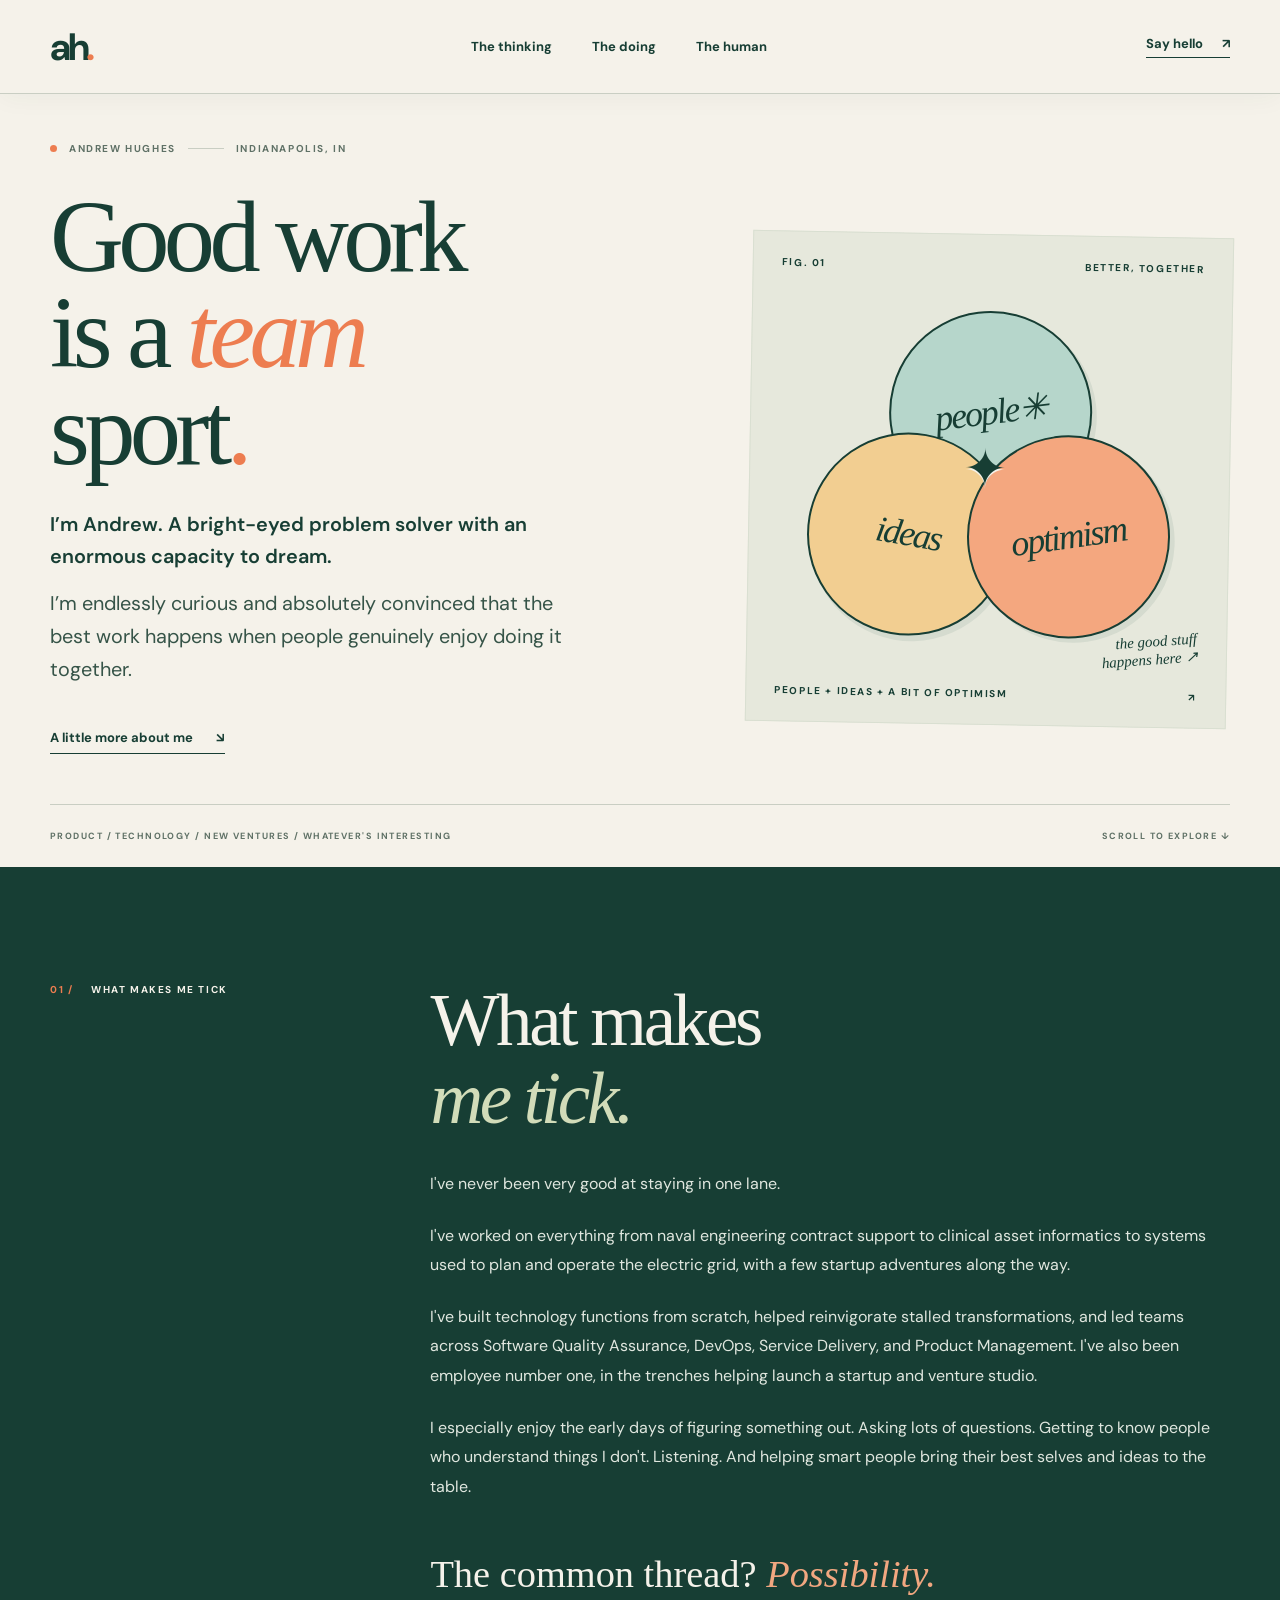
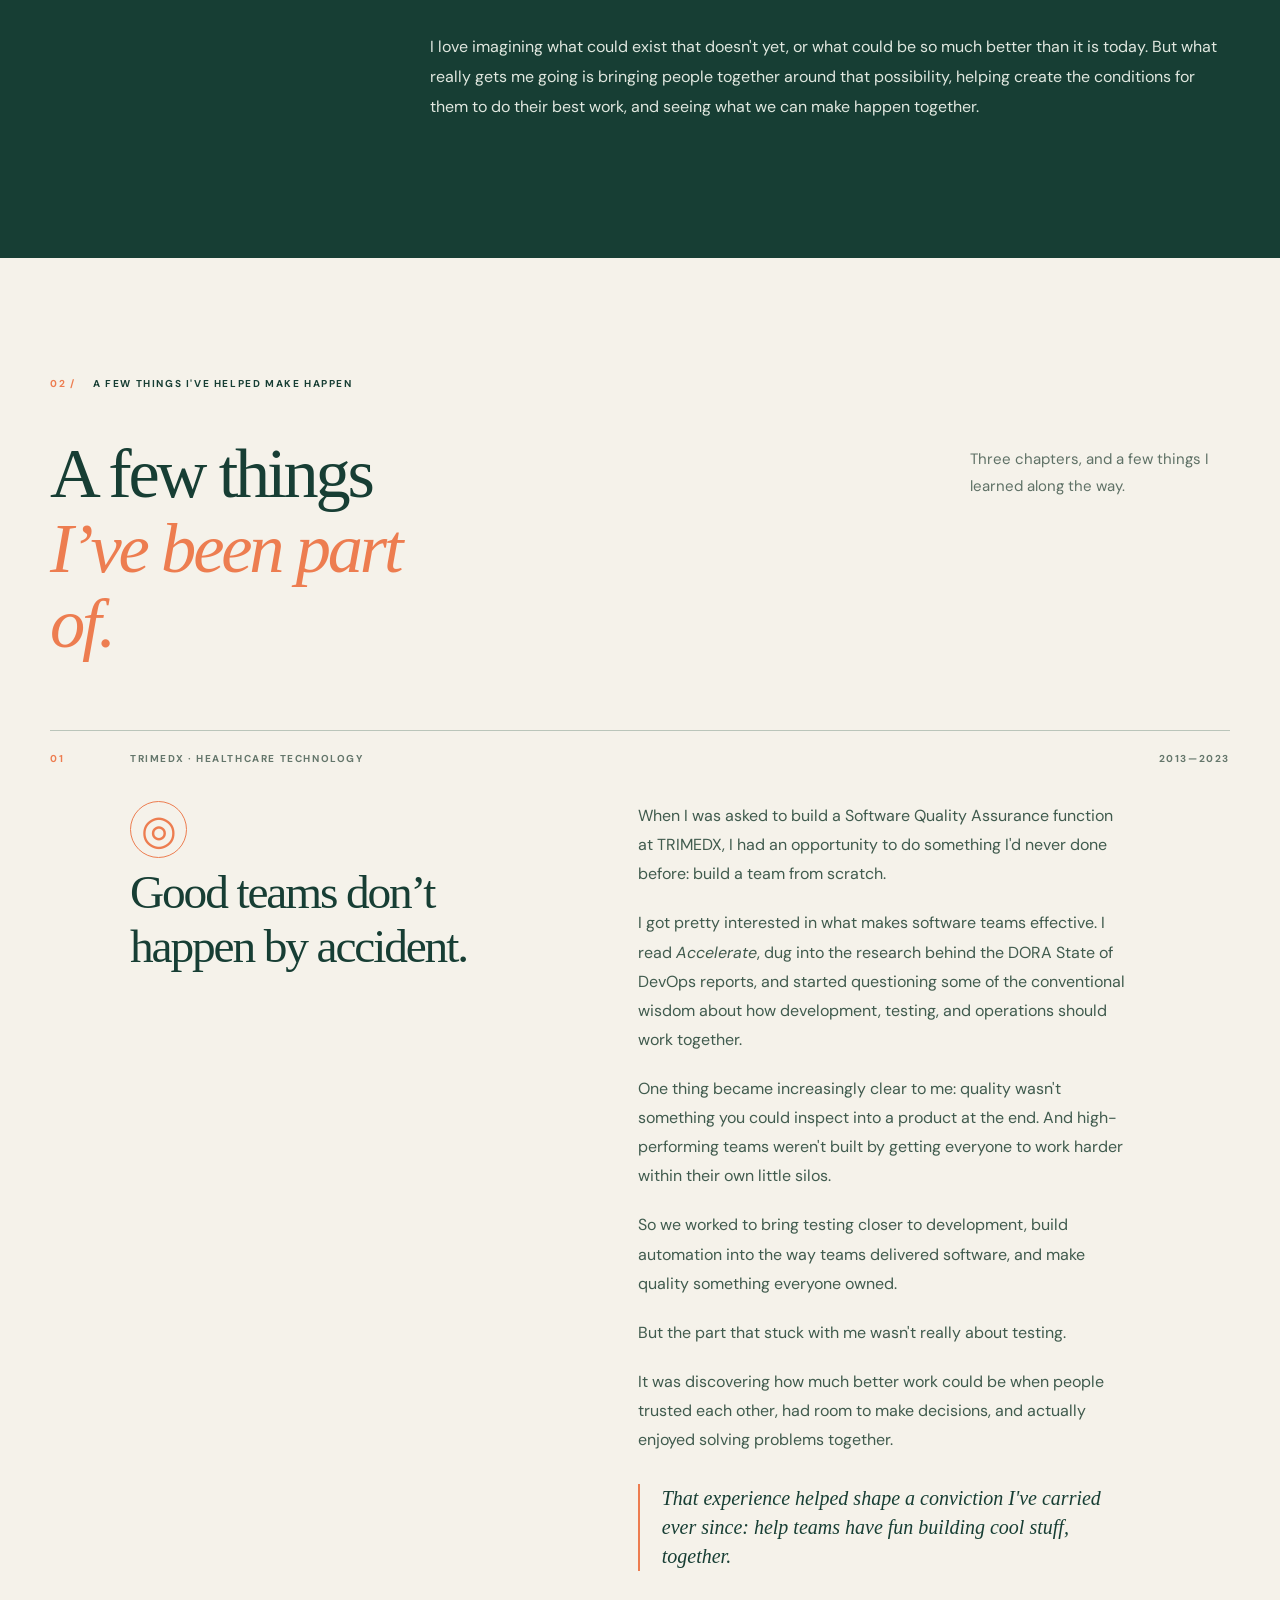
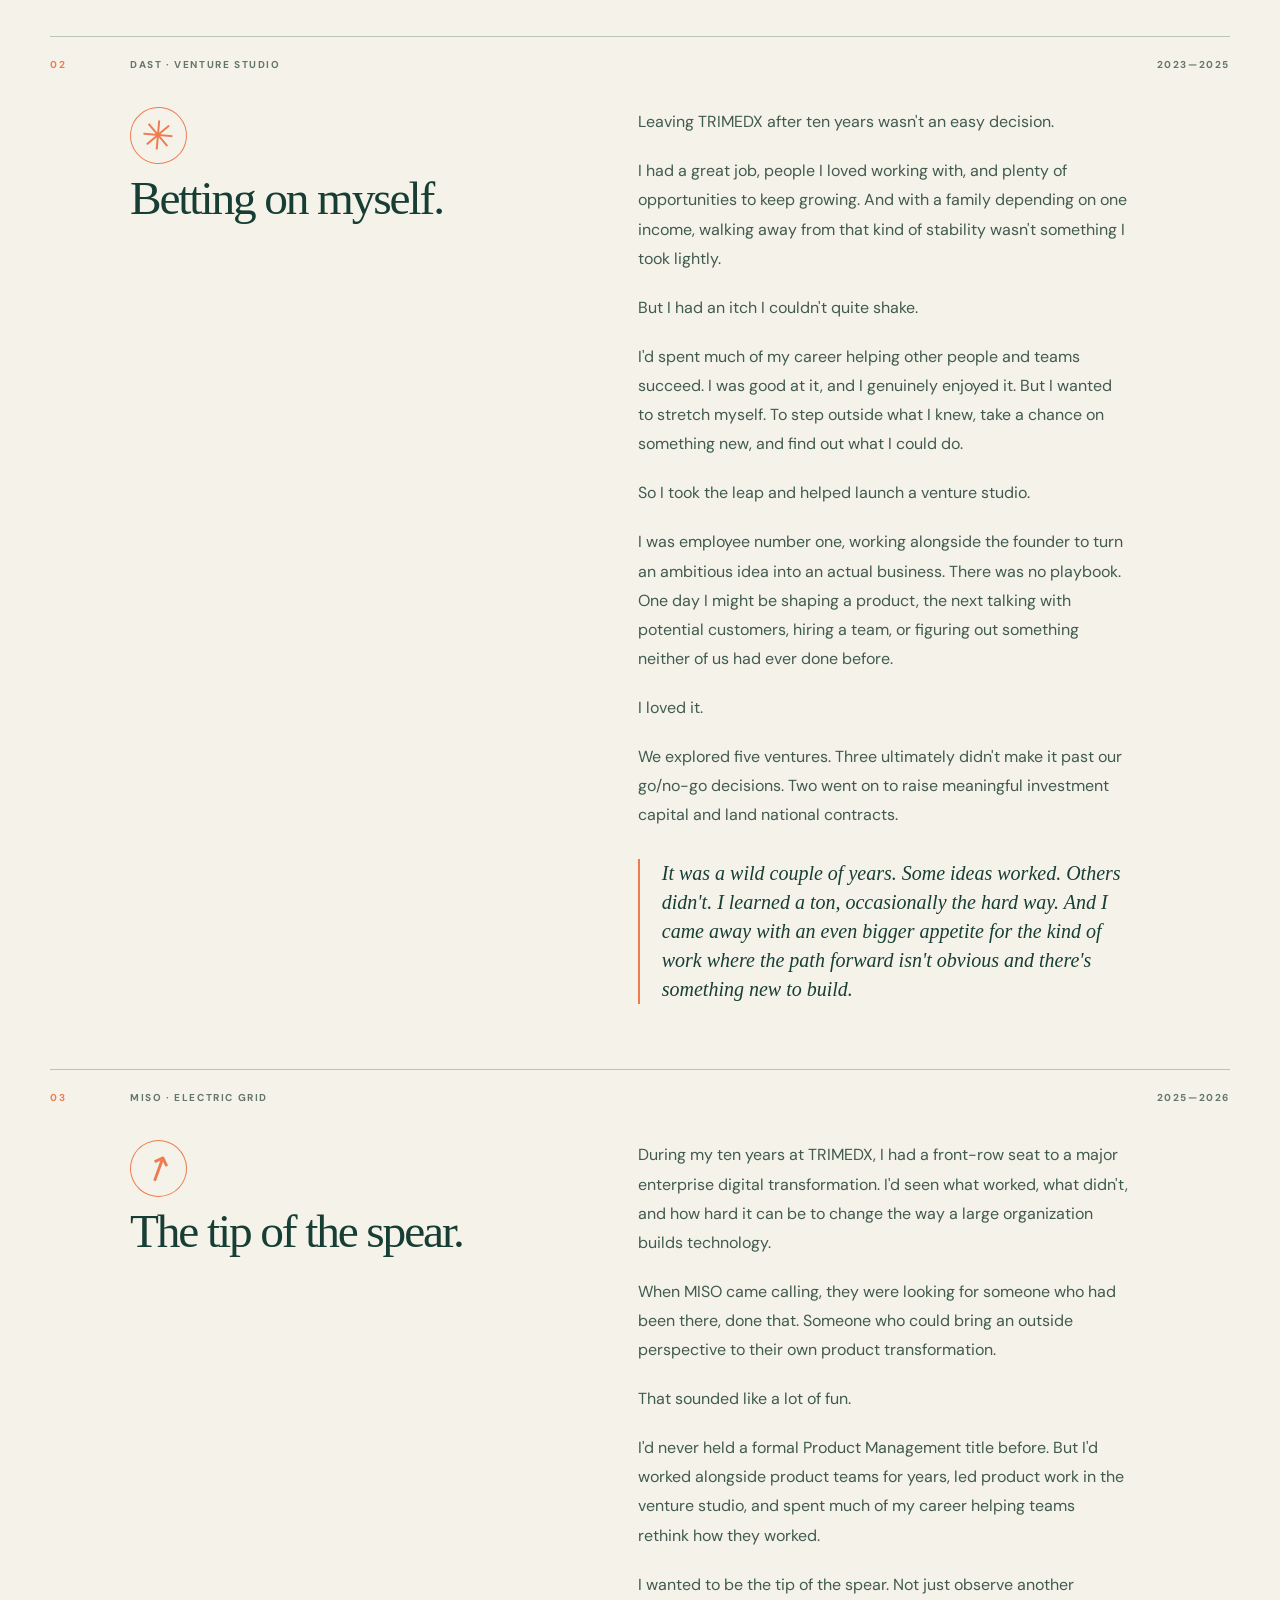
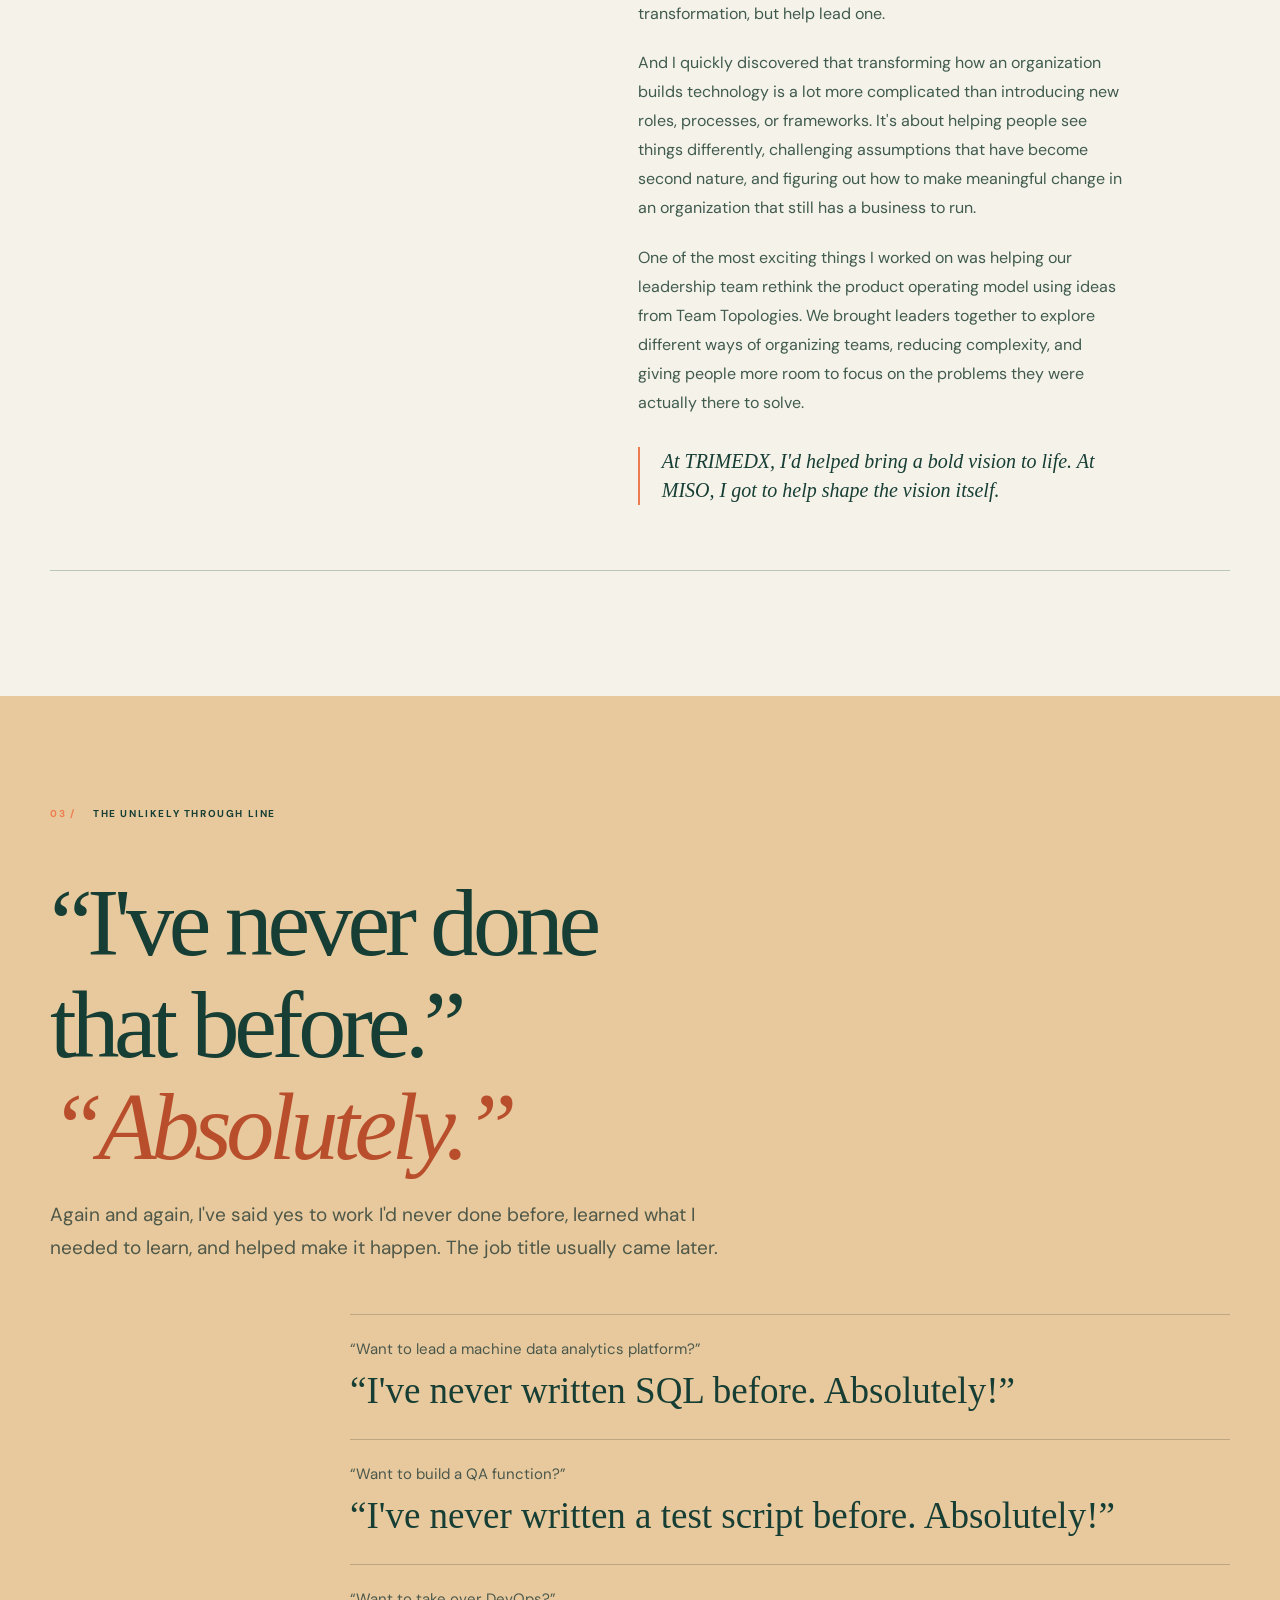
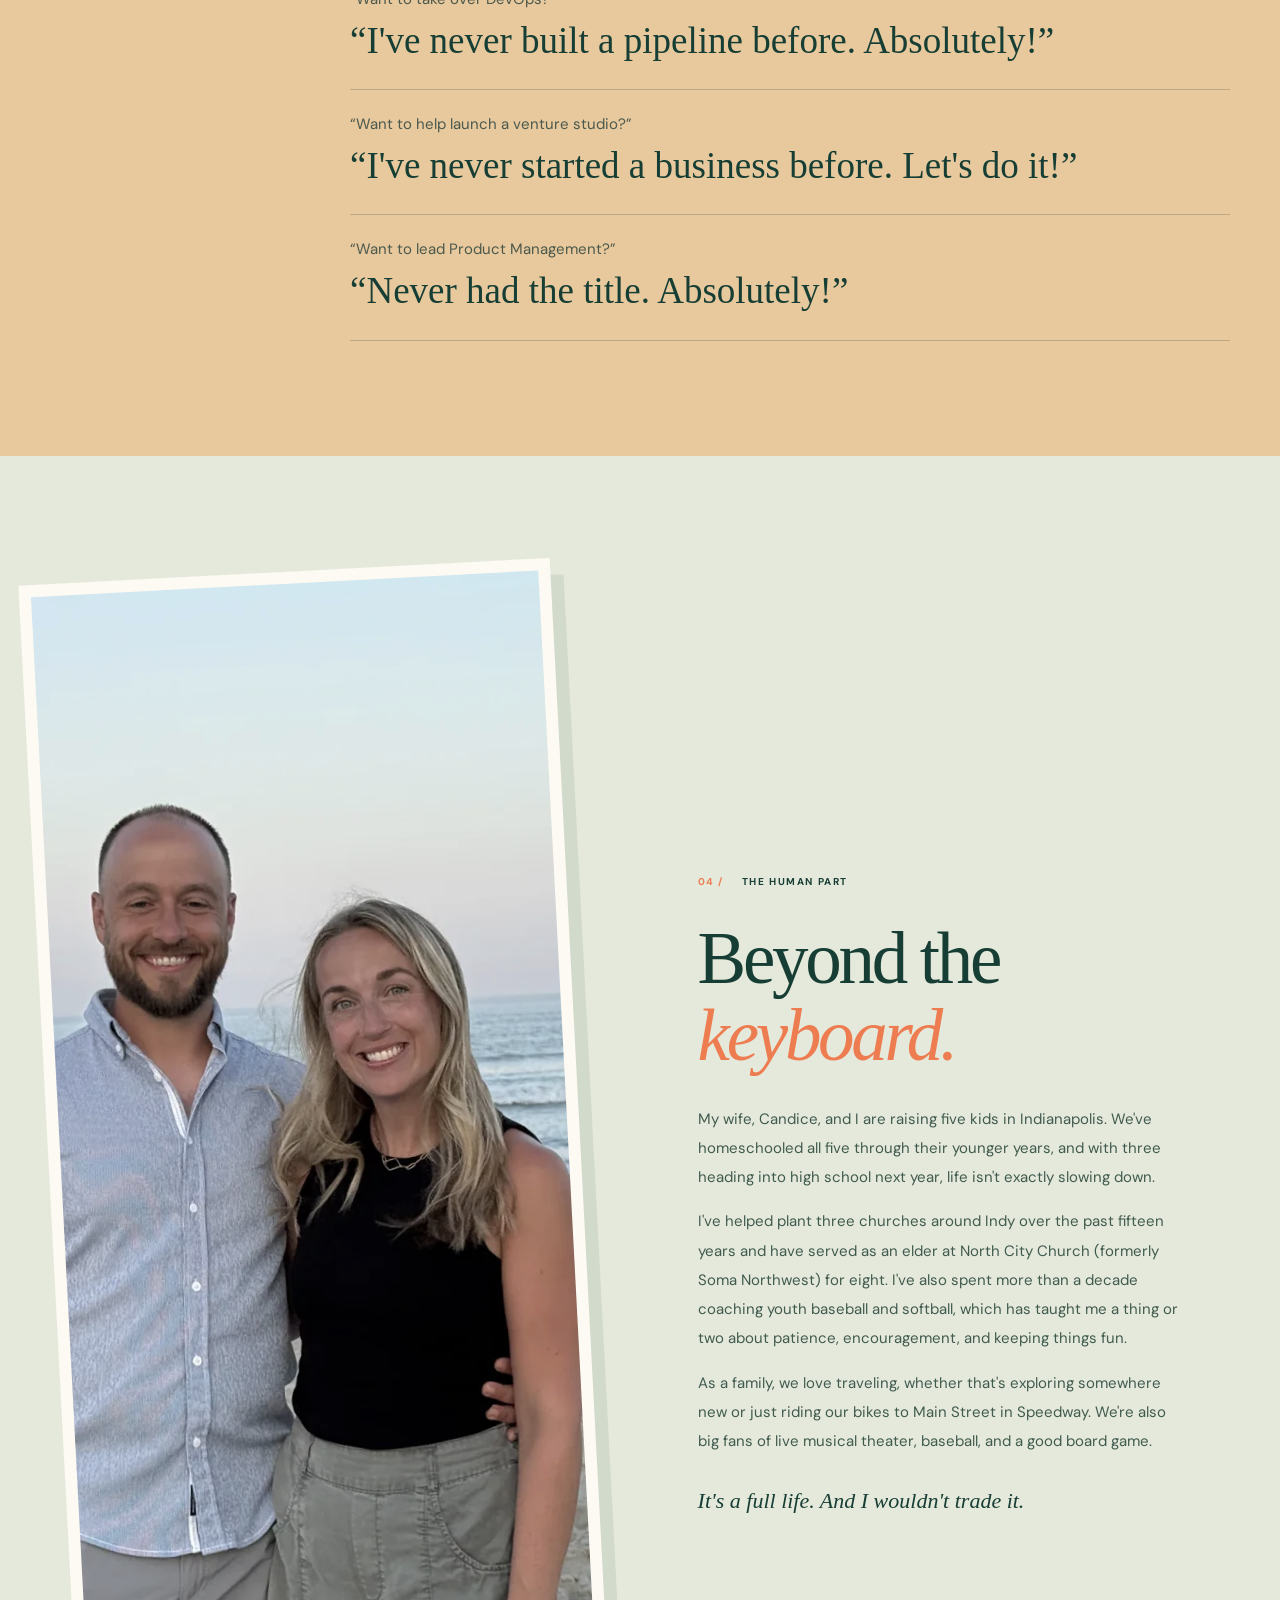
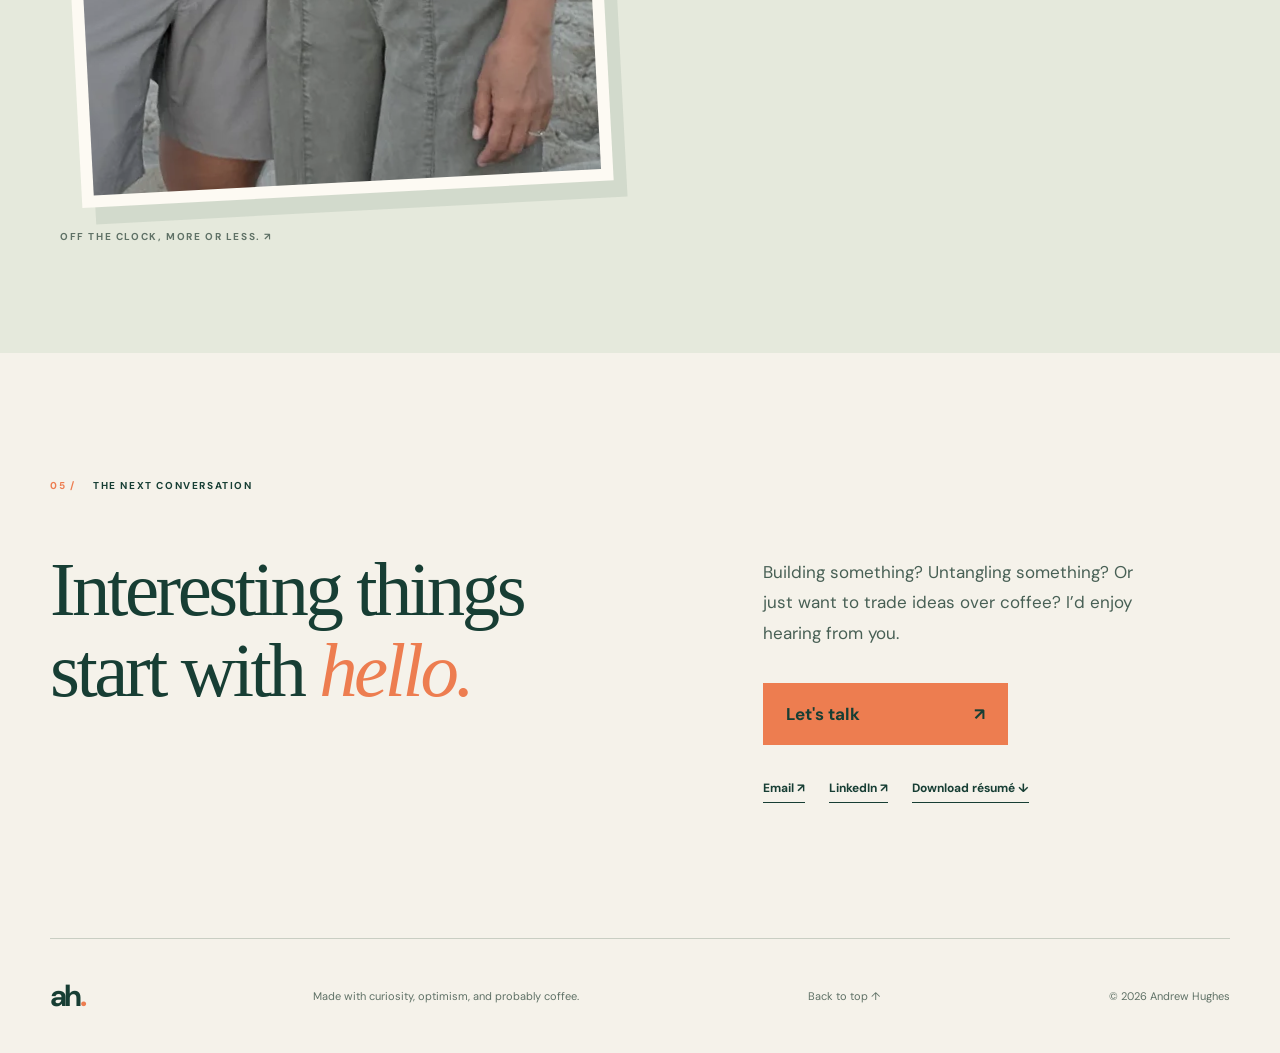
==== index.html @ c7c7379f "Place website files at root for GitHub Pages" ====
<!DOCTYPE html>

<html lang="en">
<head>
<meta charset="utf-8"/>
<meta content="width=device-width, initial-scale=1" name="viewport"/>
<meta content="#f5f2ea" name="theme-color"/>
<meta content="Andrew Hughes brings people together to solve interesting problems across product, technology, and new ventures. And tries to make the work fun along the way." name="description"/>
<meta content="website" property="og:type"/>
<meta content="Andrew Hughes — Good work is a team sport." property="og:title"/>
<meta content="I help teams have fun building cool stuff, together." property="og:description"/>
<meta content="assets/og-card.svg" property="og:image"/>
<title>Andrew Hughes — Good work is a team sport.</title>
<link href="assets/favicon.svg" rel="icon" type="image/svg+xml"/>
<link href="https://fonts.googleapis.com" rel="preconnect"/>
<link crossorigin="" href="https://fonts.gstatic.com" rel="preconnect"/>
<link href="https://fonts.googleapis.com/css2?family=DM+Sans:wght@400;500;600;700&amp;family=Fraunces:opsz,wght,SOFT,WONK@9..144,400,0,1;9..144,500,0,1;9..144,600,0,1&amp;display=swap" rel="stylesheet"/>
<link href="styles.css" rel="stylesheet"/>
<script defer="" src="script.js"></script>
<noscript><style>.yes-item{opacity:1;transform:none}</style></noscript></head>
<body>
<a class="skip" href="#main">Skip to content</a>
<header class="site-header" id="top">
<a aria-label="Andrew Hughes, home" class="wordmark" href="#top">ah<span class="orange-dot">.</span></a>
<nav aria-label="Main navigation" class="nav">
<a href="#about">The thinking</a>
<a href="#stories">The doing</a>
<a href="#human">The human</a>
</nav>
<a class="header-contact" href="mailto:andrewhhughes@gmail.com">Say hello <span aria-hidden="true">↗</span></a>
</header>
<main id="main">
<section aria-labelledby="hero-heading" class="hero section-wrap">
<div class="hero-kicker"><span aria-hidden="true" class="status-dot"></span> ANDREW HUGHES <span class="kicker-rule"></span> INDIANAPOLIS, IN</div>
<div class="hero-grid">
<div class="hero-copy">
<h1 id="hero-heading">Good work<br/>is a <em>team</em><br/>sport<span class="hero-period">.</span></h1>
<div class="hero-intro"><p>I’m Andrew. A bright-eyed problem solver with an enormous capacity to dream.</p><p>I’m endlessly curious and absolutely convinced that the best work happens when people genuinely enjoy doing it together.</p></div>
<a class="text-link hero-link" href="#about">A little more about me <span aria-hidden="true">↘</span></a>
</div>
<aside aria-label="A playful diagram of people, ideas, and optimism coming together" class="hero-art">
<div class="art-topline"><span>FIG. 01</span><span>BETTER, TOGETHER</span></div>
<div aria-label="Three playful overlapping circles labeled People, Ideas, and Optimism, coming together around a small spark" class="idea-art" role="img"><span class="idea-circle people">people<span aria-hidden="true" class="mini-star">✳</span></span><span class="idea-circle ideas">ideas</span><span class="idea-circle optimism">optimism</span><span aria-hidden="true" class="idea-spark">✦</span><span class="idea-note">the good stuff<br/>happens here ↗</span></div>
<div class="art-bottomline"><span>PEOPLE + IDEAS + A BIT OF OPTIMISM</span><span>↗</span></div>
</aside>
</div>
<div class="hero-footer"><span>PRODUCT / TECHNOLOGY / NEW VENTURES / WHATEVER'S INTERESTING</span><span>SCROLL TO EXPLORE ↓</span></div>
</section>
<section aria-labelledby="about-heading" class="manifesto" id="about">
<div class="section-wrap manifesto-inner">
<div class="section-label"><span class="section-number">01 /</span> WHAT MAKES ME TICK</div>
<div class="manifesto-copy"><h2 id="about-heading">What makes<br/><em>me tick.</em></h2><div class="manifesto-prose"><p>I've never been very good at staying in one lane.</p><p>I've worked on everything from naval engineering contract support to clinical asset informatics to systems used to plan and operate the electric grid, with a few startup adventures along the way.</p><p>I've built technology functions from scratch, helped reinvigorate stalled transformations, and led teams across Software Quality Assurance, DevOps, Service Delivery, and Product Management. I've also been employee number one, in the trenches helping launch a startup and venture studio.</p><p>I especially enjoy the early days of figuring something out. Asking lots of questions. Getting to know people who understand things I don't. Listening. And helping smart people bring their best selves and ideas to the table.</p><p class="thread">The common thread? <em>Possibility.</em></p><p>I love imagining what could exist that doesn't yet, or what could be so much better than it is today. But what really gets me going is bringing people together around that possibility, helping create the conditions for them to do their best work, and seeing what we can make happen together.</p></div></div>
</div>
</section>
<section aria-labelledby="stories-heading" class="stories section-wrap" id="stories">
<div class="section-head">
<div class="section-label"><span class="section-number">02 /</span> A FEW THINGS I'VE HELPED MAKE HAPPEN</div>
<h2 id="stories-heading">A few things<br/><em>I’ve been part of.</em></h2>
<p>Three chapters, and a few things I learned along the way.</p>
</div>
<div class="story-list">



<article class="story">
<div class="story-meta"><span class="story-index">01</span><span>TRIMEDX · HEALTHCARE TECHNOLOGY</span><span>2013—2023</span></div>
<div class="story-content"><div><div aria-hidden="true" class="story-symbol hands">◎</div><h3>Good teams don’t happen by accident.</h3></div><div class="story-body"><p>When I was asked to build a Software Quality Assurance function at TRIMEDX, I had an opportunity to do something I'd never done before: build a team from scratch.</p><p>I got pretty interested in what makes software teams effective. I read <em>Accelerate</em>, dug into the research behind the DORA State of DevOps reports, and started questioning some of the conventional wisdom about how development, testing, and operations should work together.</p><p>One thing became increasingly clear to me: quality wasn't something you could inspect into a product at the end. And high-performing teams weren't built by getting everyone to work harder within their own little silos.</p><p>So we worked to bring testing closer to development, build automation into the way teams delivered software, and make quality something everyone owned.</p><p>But the part that stuck with me wasn't really about testing.</p><p>It was discovering how much better work could be when people trusted each other, had room to make decisions, and actually enjoyed solving problems together.</p><p class="story-aside">That experience helped shape a conviction I've carried ever since: help teams have fun building cool stuff, together.</p></div></div>
</article><article class="story">
<div class="story-meta"><span class="story-index">02</span><span>DAST · VENTURE STUDIO</span><span>2023—2025</span></div>
<div class="story-content"><div><div aria-hidden="true" class="story-symbol bulb">✳</div><h3>Betting on myself.</h3></div><div class="story-body"><p>Leaving TRIMEDX after ten years wasn't an easy decision.</p><p>I had a great job, people I loved working with, and plenty of opportunities to keep growing. And with a family depending on one income, walking away from that kind of stability wasn't something I took lightly.</p><p>But I had an itch I couldn't quite shake.</p><p>I'd spent much of my career helping other people and teams succeed. I was good at it, and I genuinely enjoyed it. But I wanted to stretch myself. To step outside what I knew, take a chance on something new, and find out what I could do.</p><p>So I took the leap and helped launch a venture studio.</p><p>I was employee number one, working alongside the founder to turn an ambitious idea into an actual business. There was no playbook. One day I might be shaping a product, the next talking with potential customers, hiring a team, or figuring out something neither of us had ever done before.</p><p>I loved it.</p><p>We explored five ventures. Three ultimately didn't make it past our go/no-go decisions. Two went on to raise meaningful investment capital and land national contracts.</p><p class="story-aside">It was a wild couple of years. Some ideas worked. Others didn't. I learned a ton, occasionally the hard way. And I came away with an even bigger appetite for the kind of work where the path forward isn't obvious and there's something new to build.</p></div></div>
</article><article class="story">
<div class="story-meta"><span class="story-index">03</span><span>MISO · ELECTRIC GRID</span><span>2025—2026</span></div>
<div class="story-content"><div><div aria-hidden="true" class="story-symbol">↗</div><h3>The tip of the spear.</h3></div><div class="story-body"><p>During my ten years at TRIMEDX, I had a front-row seat to a major enterprise digital transformation. I'd seen what worked, what didn't, and how hard it can be to change the way a large organization builds technology.</p><p>When MISO came calling, they were looking for someone who had been there, done that. Someone who could bring an outside perspective to their own product transformation.</p><p>That sounded like a lot of fun.</p><p>I'd never held a formal Product Management title before. But I'd worked alongside product teams for years, led product work in the venture studio, and spent much of my career helping teams rethink how they worked.</p><p>I wanted to be the tip of the spear. Not just observe another transformation, but help lead one.</p><p>And I quickly discovered that transforming how an organization builds technology is a lot more complicated than introducing new roles, processes, or frameworks. It's about helping people see things differently, challenging assumptions that have become second nature, and figuring out how to make meaningful change in an organization that still has a business to run.</p><p>One of the most exciting things I worked on was helping our leadership team rethink the product operating model using ideas from Team Topologies. We brought leaders together to explore different ways of organizing teams, reducing complexity, and giving people more room to focus on the problems they were actually there to solve.</p><p class="story-aside">At TRIMEDX, I'd helped bring a bold vision to life. At MISO, I got to help shape the vision itself.</p></div></div>
</article></div>
</section>
<section aria-labelledby="absolutely-heading" class="absolutely"><div class="section-wrap"><div class="section-label"><span class="section-number">03 /</span> THE UNLIKELY THROUGH LINE</div><h2 id="absolutely-heading">“I've never done<br/>that before.”<br/><em>“Absolutely.”</em></h2><p class="absolutely-sub">Again and again, I've said yes to work I'd never done before, learned what I needed to learn, and helped make it happen. The job title usually came later.</p><div class="yes-list"><div class="yes-item"><p>“Want to lead a machine data analytics platform?”</p><strong>“I've never written SQL before. Absolutely!”</strong></div><div class="yes-item"><p>“Want to build a QA function?”</p><strong>“I've never written a test script before. Absolutely!”</strong></div><div class="yes-item"><p>“Want to take over DevOps?”</p><strong>“I've never built a pipeline before. Absolutely!”</strong></div><div class="yes-item"><p>“Want to help launch a venture studio?”</p><strong>“I've never started a business before. Let's do it!”</strong></div><div class="yes-item"><p>“Want to lead Product Management?”</p><strong>“Never had the title. Absolutely!”</strong></div></div></div></section><section aria-labelledby="human-heading" class="human" id="human">
<div class="section-wrap human-grid">
<div class="human-photo-block"><div class="photo-frame"><img alt="Andrew and Candice smiling together at the beach" height="1200" loading="lazy" src="assets/andrew-candice.webp" width="1600"/></div><span class="photo-caption">OFF THE CLOCK, MORE OR LESS. ↗</span></div>
<div class="human-content"><div class="section-label"><span class="section-number">04 /</span> THE HUMAN PART</div><h2 id="human-heading">Beyond the<br/><em>keyboard.</em></h2><p>My wife, Candice, and I are raising five kids in Indianapolis. We've homeschooled all five through their younger years, and with three heading into high school next year, life isn't exactly slowing down.</p><p>I've helped plant three churches around Indy over the past fifteen years and have served as an elder at North City Church (formerly Soma Northwest) for eight. I've also spent more than a decade coaching youth baseball and softball, which has taught me a thing or two about patience, encouragement, and keeping things fun.</p><p>As a family, we love traveling, whether that's exploring somewhere new or just riding our bikes to Main Street in Speedway. We're also big fans of live musical theater, baseball, and a good board game.</p><p class="handnote">It's a full life. And I wouldn't trade it.</p></div>
</div>
</section>
<section aria-labelledby="contact-heading" class="contact section-wrap" id="contact">
<div class="section-label"><span class="section-number">05 /</span> THE NEXT CONVERSATION</div>
<div class="contact-grid"><h2 id="contact-heading">Interesting things<br/>start with <em>hello.</em></h2><div class="contact-right"><p>Building something? Untangling something? Or just want to trade ideas over coffee? I’d enjoy hearing from you.</p><a class="email-cta" href="mailto:andrewhhughes@gmail.com?subject=Hello%2C%20Andrew">Let's talk <span aria-hidden="true">↗</span></a><div class="contact-links"><a href="mailto:andrewhhughes@gmail.com">Email ↗</a><a href="https://www.linkedin.com/in/andrewhhughes/" rel="noopener noreferrer" target="_blank">LinkedIn ↗</a><a download="" href="assets/Andrew-Hughes-Professional-Introduction.pdf">Download résumé ↓</a></div></div></div>
</section>
</main>
<footer class="footer section-wrap"><span class="footer-logo">ah<span class="orange-dot">.</span></span><p>Made with curiosity, optimism, and probably coffee.</p><a href="#top">Back to top ↑</a><span class="copyright">© <span id="year">2026</span> Andrew Hughes</span></footer>
</body>
</html>
---- styles.css ----
:root{--paper:#f5f2ea;--ink:#173e34;--green:#204e40;--orange:#ed7d50;--line:#c9cec3;--muted:#5f7166;--cream:#fdfaf3;--lime:#d8e0d0;--serif:'Fraunces',Georgia,serif;--sans:'DM Sans',Arial,sans-serif}*{box-sizing:border-box}html{scroll-behavior:smooth}body{margin:0;background:var(--paper);color:var(--ink);font-family:var(--sans);-webkit-font-smoothing:antialiased}::selection{background:#edab8c;color:#173e34}a{color:inherit}a:focus-visible{outline:2px solid var(--orange);outline-offset:5px}img{max-width:100%;display:block}.section-wrap{width:min(100% - 100px,1350px);margin-inline:auto}.skip{position:absolute;top:-70px;left:20px;z-index:100;background:white;padding:12px}.skip:focus{top:10px}.site-header{height:94px;display:flex;align-items:center;justify-content:space-between;border-bottom:1px solid var(--line);padding:0 max(50px,calc((100% - 1350px)/2));gap:32px}.wordmark,.footer-logo{text-decoration:none;letter-spacing:-.09em;font-weight:700;font-size:38px;line-height:1}.orange-dot{color:var(--orange)}.nav{display:flex;gap:40px}.nav a,.header-contact{font-size:13px;font-weight:700;text-decoration:none;transition:color .2s}.nav a:hover,.header-contact:hover{color:var(--orange)}.header-contact{border-bottom:1px solid currentColor;padding-bottom:5px}.header-contact span{margin-left:16px}.hero{padding-top:48px}.hero-kicker,.section-label,.hero-footer,.art-topline,.art-bottomline,.story-meta,.photo-caption{font-size:10px;font-weight:700;letter-spacing:.16em}.hero-kicker{display:flex;align-items:center;gap:12px;color:var(--muted)}.status-dot{width:7px;height:7px;background:var(--orange);border-radius:50%}.kicker-rule{width:36px;height:1px;background:var(--line)}.hero-grid{display:grid;grid-template-columns:1.16fr .84fr;gap:35px;min-height:590px;align-items:center}.hero-copy{padding:34px 0 50px}.hero h1{font-family:var(--serif);font-size:clamp(74px,8vw,132px);font-weight:500;letter-spacing:-.082em;line-height:.94;margin:0 0 30px}.hero h1 em,.manifesto h2 em,.section-head h2 em,.human h2 em,.contact h2 em{font-weight:400;color:var(--orange)}.hero-period{color:var(--orange)}.hero-philosophy{font-weight:700;font-size:clamp(17px,1.7vw,24px);letter-spacing:-.035em;margin:0 0 17px}.hero-summary{font-size:15px;line-height:1.8;max-width:510px;color:#3f594f;margin:0}.text-link{display:inline-flex;gap:23px;align-items:center;text-decoration:none;font-size:13px;font-weight:700;border-bottom:1px solid var(--ink);padding-bottom:7px}.hero-link{margin-top:30px}.text-link span{transition:transform .25s}.text-link:hover span{transform:translate(3px,3px)}.hero-art{aspect-ratio:.98;background:#e6e8dc;border:1px solid #d9dfd1;display:flex;flex-direction:column;justify-content:space-between;padding:24px 28px;transform:rotate(2deg);transition:transform .6s cubic-bezier(.2,.8,.2,1);max-width:505px;justify-self:end;width:100%}.hero-art:hover{transform:rotate(0)}.art-topline,.art-bottomline{display:flex;justify-content:space-between;gap:12px}.connection-art{width:100%;max-height:380px;color:var(--ink)}.art-rotate{transform-origin:220px 220px;animation:drift 15s ease-in-out infinite alternate}@keyframes drift{to{transform:rotate(14deg)}}.hero-footer{min-height:63px;display:flex;align-items:center;justify-content:space-between;gap:16px;border-top:1px solid var(--line);color:var(--muted);font-size:9px}.manifesto{background:var(--ink);color:var(--paper);padding:115px 0 115px}.manifesto-inner{display:grid;grid-template-columns:28% 1fr;gap:50px}.section-label{line-height:1.6}.section-number{color:var(--orange);margin-right:14px}.manifesto h2,.section-head h2,.human h2,.contact h2{font-family:var(--serif);font-size:clamp(46px,5.7vw,86px);font-weight:400;letter-spacing:-.075em;line-height:1.06;margin:0}.manifesto h2 em{color:#d2dcb9}.manifesto-lead{font-size:21px;letter-spacing:-.035em;margin:32px 0 30px;color:#e7dfcc}.manifesto-columns{display:grid;grid-template-columns:1fr 1fr;gap:42px;max-width:800px}.manifesto-columns p{font-size:15px;line-height:1.95;color:#d0dad1;margin:0}.scribble{font-family:var(--serif);font-style:italic;color:#f2b78f;font-size:24px;transform:rotate(-5deg);width:max-content;margin:39px 0 0 auto}.scribble svg{display:block;width:130px;height:34px;margin-left:28px}.stories{padding-top:118px;padding-bottom:125px}.section-head{display:grid;grid-template-columns:1fr 2fr;column-gap:40px;align-items:start;margin-bottom:70px}.section-head .section-label{grid-column:1/3;margin-bottom:44px}.section-head h2{font-size:clamp(48px,5.5vw,80px)}.section-head p{justify-self:end;max-width:260px;font-size:15px;line-height:1.8;color:var(--muted);margin-top:10px}.story{border-top:1px solid #bac5ba;padding:21px 0 65px}.story:last-child{border-bottom:1px solid #bac5ba}.story-meta{display:grid;grid-template-columns:60px 1fr auto;gap:20px;color:#64766b}.story-index{color:var(--orange)}.story-content{display:grid;grid-template-columns:1fr 1fr;gap:70px;margin:36px 0 0 80px}.story h3{font-family:var(--serif);font-weight:400;font-size:clamp(39px,4.4vw,65px);line-height:1.13;letter-spacing:-.067em;margin:8px 0 0}.story-symbol{width:57px;height:57px;border:1px solid var(--orange);border-radius:50%;color:var(--orange);font-family:var(--serif);font-size:35px;display:flex;align-items:center;justify-content:center;transform:rotate(-25deg)}.story-symbol.bulb{font-family:var(--sans);font-size:40px;transform:rotate(5deg)}.story-symbol.hands{font-size:41px;transform:rotate(0deg)}.story-body{max-width:490px}.story-body p{font-size:15px;line-height:1.92;margin:0 0 20px;color:#405b4e}.story-body .story-aside{font-family:var(--serif);font-size:21px;line-height:1.45;font-style:italic;color:var(--ink);margin:30px 0 0;padding-left:22px;border-left:2px solid var(--orange)}.human{background:#e5e9dc;padding:115px 0 110px}.human-grid{display:grid;grid-template-columns:1fr 1fr;gap:clamp(55px,9vw,135px);align-items:center}.human-photo-block{position:relative}.photo-frame{padding:12px;background:var(--cream);transform:rotate(-3deg);box-shadow:13px 17px 0 rgba(30,70,49,.09);transition:transform .45s}.photo-frame:hover{transform:rotate(0deg)}.photo-frame img{aspect-ratio:4/4.1;object-fit:cover;object-position:center;filter:saturate(.81)}.photo-caption{display:block;margin:35px 0 0 10px;color:var(--muted)}.human h2{margin:30px 0}.human-content>p{font-size:15px;line-height:1.95;max-width:480px;color:#405b4e}.human-tags{display:flex;flex-wrap:wrap;gap:9px;max-width:480px;margin-top:28px}.human-tags span{border:1px solid #aab9a9;border-radius:100px;padding:10px 14px;font-size:11px;font-weight:700}.human-content .handnote{font-family:var(--serif);font-size:23px;font-style:italic;line-height:1.4;color:var(--ink);margin-top:30px}.contact{padding-top:125px;padding-bottom:135px}.contact-grid{display:grid;grid-template-columns:1.15fr .85fr;gap:80px;margin-top:55px}.contact h2{font-size:clamp(58px,6vw,88px)}.contact-right{padding-top:8px}.contact-right>p{font-size:17px;line-height:1.8;max-width:400px;margin:0 0 35px;color:#486055}.email-cta{display:flex;align-items:center;justify-content:space-between;gap:60px;background:var(--orange);color:var(--ink);width:max-content;min-width:245px;padding:20px 23px;font-weight:700;text-decoration:none;font-size:17px;transition:transform .2s,background .2s}.email-cta:hover{transform:translateY(-3px);background:#f3a276}.contact-links{display:flex;gap:24px;flex-wrap:wrap;margin-top:35px}.contact-links a,.placeholder-link{font-size:12px;font-weight:700;text-decoration:none;border-bottom:1px solid var(--ink);padding-bottom:6px}.placeholder-link{opacity:.55;border-bottom-style:dotted}.placeholder-link small{font-size:10px;font-weight:400}.footer{border-top:1px solid var(--line);display:flex;gap:28px;align-items:center;justify-content:space-between;min-height:115px}.footer-logo{font-size:30px}.footer p,.footer>a,.copyright{font-size:11px;color:var(--muted)}.footer>a{text-decoration:none}.footer>a:hover{color:var(--orange)}@media(max-width:1050px){.section-wrap{width:min(100% - 64px,1350px)}.site-header{padding:0 32px}.hero-grid{min-height:540px}.hero h1{font-size:clamp(69px,8.3vw,98px)}.story-content{gap:35px;margin-left:40px}.human-grid{gap:55px}}@media(max-width:750px){.section-wrap{width:calc(100% - 40px)}.site-header{height:73px;padding:0 20px;gap:14px}.wordmark{font-size:32px}.nav{gap:15px}.nav a{font-size:10px}.nav a:nth-child(2){display:none}.header-contact{font-size:11px}.header-contact span{margin-left:3px}.hero{padding-top:35px}.hero-grid{display:flex;flex-direction:column;align-items:stretch;gap:0}.hero-copy{padding:45px 0 37px}.hero h1{font-size:clamp(62px,13.8vw,105px);margin-bottom:28px}.hero-philosophy{font-size:19px}.hero-summary{font-size:14px}.hero-art{width:82%;max-width:410px;align-self:center;margin:15px auto 47px;transform:rotate(3deg)}.hero-footer{font-size:8px;align-items:flex-start;padding:17px 0;line-height:1.8}.hero-footer span:first-child{max-width:65%}.manifesto{padding:80px 0}.manifesto-inner{display:block}.manifesto h2{margin-top:34px}.manifesto-lead{font-size:19px}.manifesto-columns{grid-template-columns:1fr;gap:18px}.manifesto-columns p{font-size:14px}.scribble{font-size:21px}.stories{padding:85px 0}.section-head{display:block;margin-bottom:45px}.section-head .section-label{margin-bottom:30px}.section-head h2{font-size:clamp(49px,10vw,78px)}.section-head p{max-width:350px;margin-top:20px}.story{padding-bottom:48px}.story-meta{grid-template-columns:30px 1fr auto;gap:9px;font-size:9px}.story-content{display:block;margin:30px 0 0 0}.story h3{font-size:clamp(40px,9vw,67px);margin-bottom:25px}.story-symbol{width:45px;height:45px;font-size:30px}.story-body p{font-size:14px;line-height:1.84}.story-body .story-aside{font-size:20px;margin-top:22px}.human{padding:80px 0}.human-grid{display:flex;flex-direction:column;align-items:stretch;gap:65px}.human-photo-block{max-width:500px;margin:auto;width:90%}.human h2{font-size:clamp(54px,10vw,75px)}.human-content>p{font-size:14px}.contact{padding:85px 0}.contact-grid{display:block;margin-top:33px}.contact h2{font-size:clamp(51px,11vw,77px)}.contact-right{margin-top:26px}.contact-right>p{font-size:15px}.footer{padding:30px 0;gap:18px;flex-wrap:wrap;justify-content:space-between}.footer p{flex-basis:70%;line-height:1.5}.copyright{width:100%}}@media(max-width:370px){.nav a:nth-child(3){display:none}.hero h1{font-size:57px}.hero-art{width:95%}}@media(prefers-reduced-motion:reduce){html{scroll-behavior:auto}*,*::before,*::after{animation-duration:.01ms!important;transition-duration:.01ms!important}}

/* V2: wider, calmer display type and long-form editorial stories */
:root{--serif:Georgia,'Times New Roman',serif}
.hero h1{letter-spacing:-.055em;font-weight:400}
.manifesto h2,.section-head h2,.human h2,.contact h2,.story h3{letter-spacing:-.045em}
.hero-intro{max-width:540px}.hero-intro p{font-size:clamp(16px,1.55vw,21px);line-height:1.65;margin:0 0 14px;color:#365448}.hero-intro p:first-child{font-weight:600;color:var(--ink)}
.manifesto-prose{max-width:810px;margin-top:32px}.manifesto-prose p{font-size:16px;line-height:1.85;color:#e0e7df;margin:0 0 22px}.manifesto-prose .thread{font-family:var(--serif);font-size:clamp(27px,3vw,40px);color:var(--paper);margin-top:38px}.thread em{color:#f1a780}
.story-body p{font-size:16px;line-height:1.82}.story h3{font-size:clamp(36px,3.7vw,58px)}.story-content{grid-template-columns:.85fr 1.15fr}.story-body .story-aside{font-size:20px}
.absolutely{background:#e7c99d;padding:110px 0 115px}.absolutely h2{font-family:var(--serif);font-size:clamp(52px,7.5vw,112px);font-weight:400;letter-spacing:-.055em;line-height:1.06;margin:50px 0 22px}.absolutely h2 em{color:#b94e2c}.absolutely-sub{font-size:17px;margin-bottom:50px;color:#4f5848}.yes-list{max-width:880px;margin-left:auto}.yes-item{border-top:1px solid #bda782;padding:24px 0;opacity:.7;transform:translateY(12px);transition:opacity .65s,transform .65s}.yes-item:last-child{border-bottom:1px solid #bda782}.yes-item.visible{opacity:1;transform:none}.yes-item p{font-size:15px;margin:0 0 8px;color:#4c584c}.yes-item strong{font-family:var(--serif);font-weight:400;font-size:clamp(22px,3vw,37px);line-height:1.3}.human-content .handnote{font-size:22px}
@media(max-width:750px){.hero-intro p{font-size:16px}.manifesto-prose p{font-size:15px}.story-content{display:block}.story-body p{font-size:15px}.absolutely{padding:78px 0}.absolutely h2{font-size:clamp(48px,10vw,75px);margin-top:30px}.yes-item{padding:22px 0}.yes-item strong{font-size:24px}}
@media(prefers-reduced-motion:reduce){.yes-item{opacity:1;transform:none}}

/* Launch refinements */
.site-header{position:sticky;top:0;z-index:50;background:rgba(245,242,234,.96);backdrop-filter:blur(16px);-webkit-backdrop-filter:blur(16px);box-shadow:0 4px 24px rgba(23,62,52,.045)}
html{scroll-padding-top:105px}section[id]{scroll-margin-top:105px}
.hero-art{transform:rotate(1deg)}.hero-art:hover{transform:rotate(0deg)}
.idea-art{position:relative;aspect-ratio:1.13;min-height:290px;width:100%;margin:auto;isolation:isolate}
.idea-circle{position:absolute;display:flex;align-items:center;justify-content:center;border:2px solid var(--ink);border-radius:50%;width:48%;aspect-ratio:1;font-family:var(--serif);font-style:italic;font-size:clamp(24px,2.8vw,40px);letter-spacing:-.055em;box-shadow:4px 5px 0 rgba(23,62,52,.08)}
.idea-circle.people{top:5%;left:26%;background:#b6d6cb;transform:rotate(-8deg)}
.idea-circle.ideas{top:38%;left:7%;background:#f2ce91;transform:rotate(9deg)}
.idea-circle.optimism{top:38%;right:7%;background:#f4a77f;transform:rotate(-9deg)}
.idea-spark{position:absolute;top:47%;left:49%;transform:translate(-50%,-50%);z-index:4;font-size:52px;color:var(--ink);text-shadow:0 2px #f5f2ea}
.idea-note{position:absolute;bottom:0;right:0;font-family:var(--serif);font-style:italic;font-size:15px;line-height:1.2;text-align:right;transform:rotate(-5deg)}
.absolutely-sub{max-width:680px;line-height:1.7;font-size:19px}
@media(max-width:750px){.site-header{backdrop-filter:blur(12px);-webkit-backdrop-filter:blur(12px)}html{scroll-padding-top:83px}section[id]{scroll-margin-top:83px}.idea-art{min-height:240px}.idea-circle{font-size:clamp(22px,5.7vw,35px)}.idea-spark{font-size:40px}.idea-note{font-size:12px}.absolutely-sub{font-size:16px}}
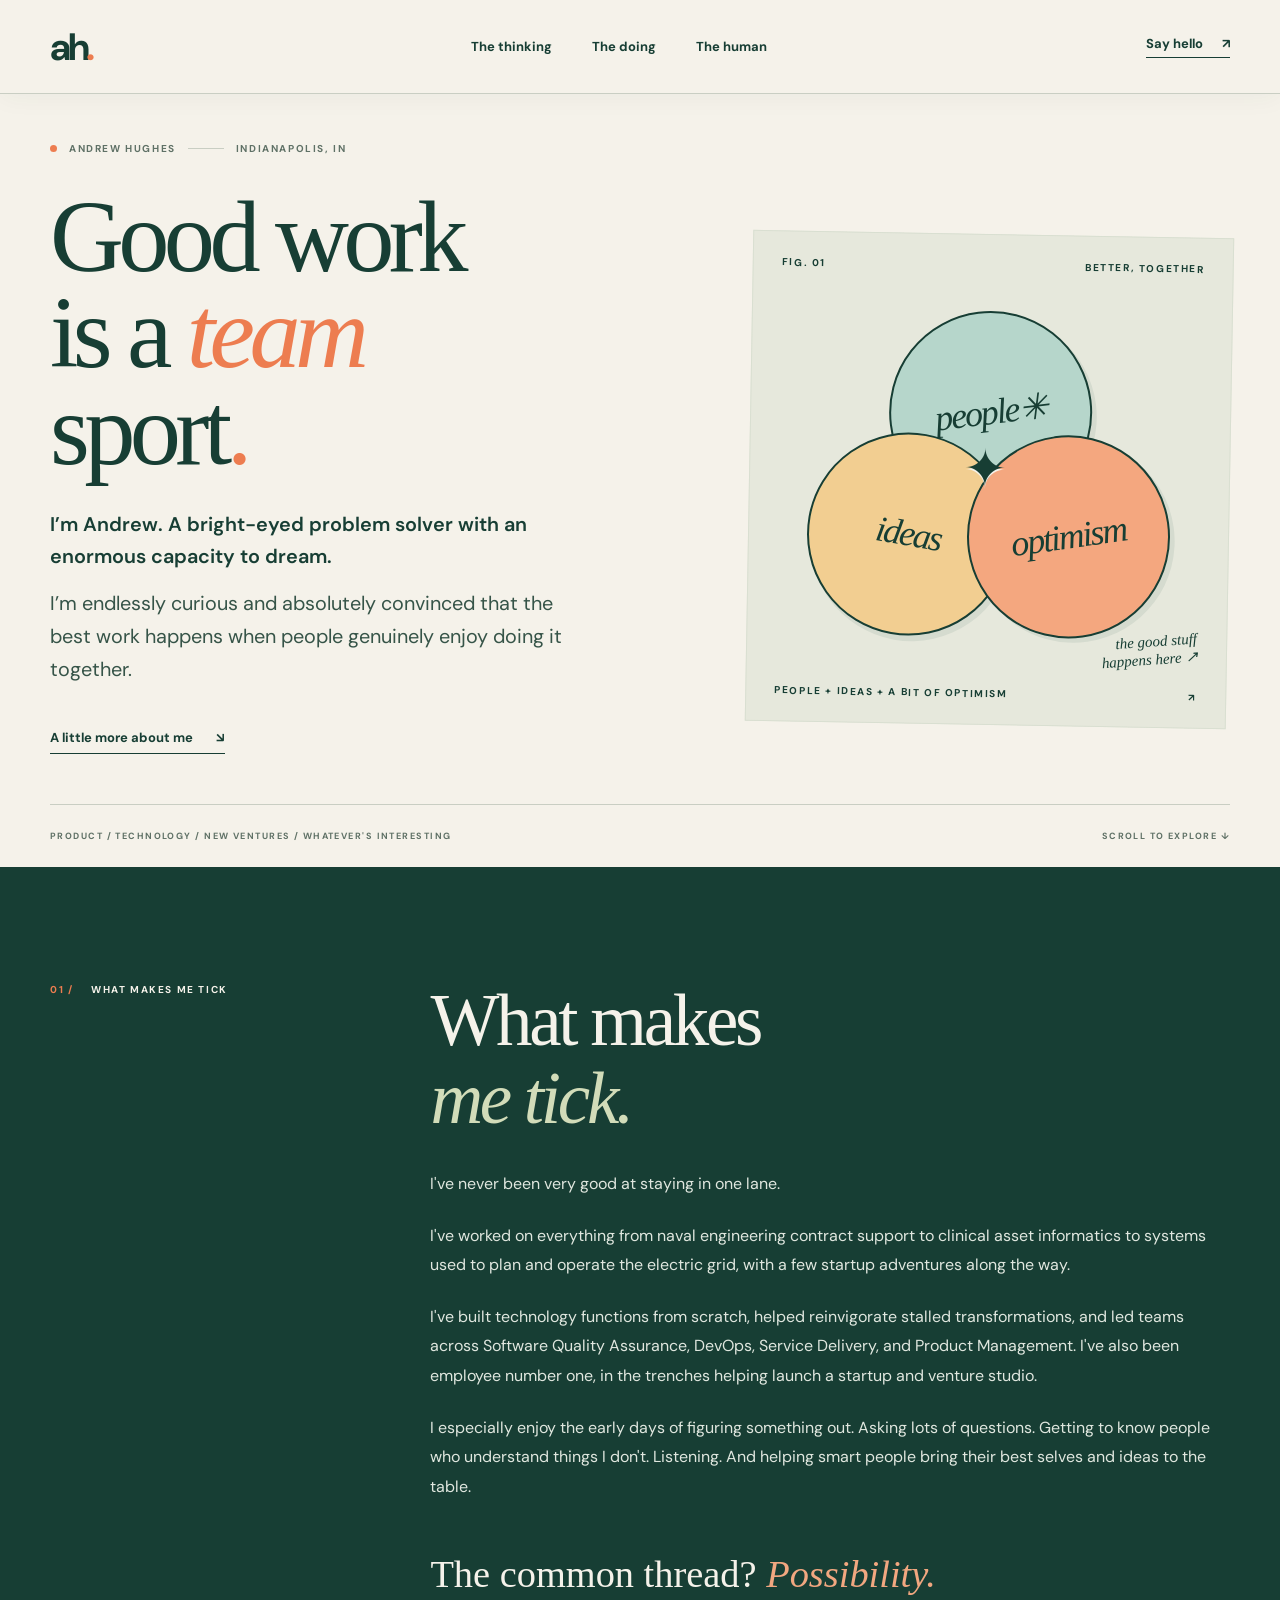
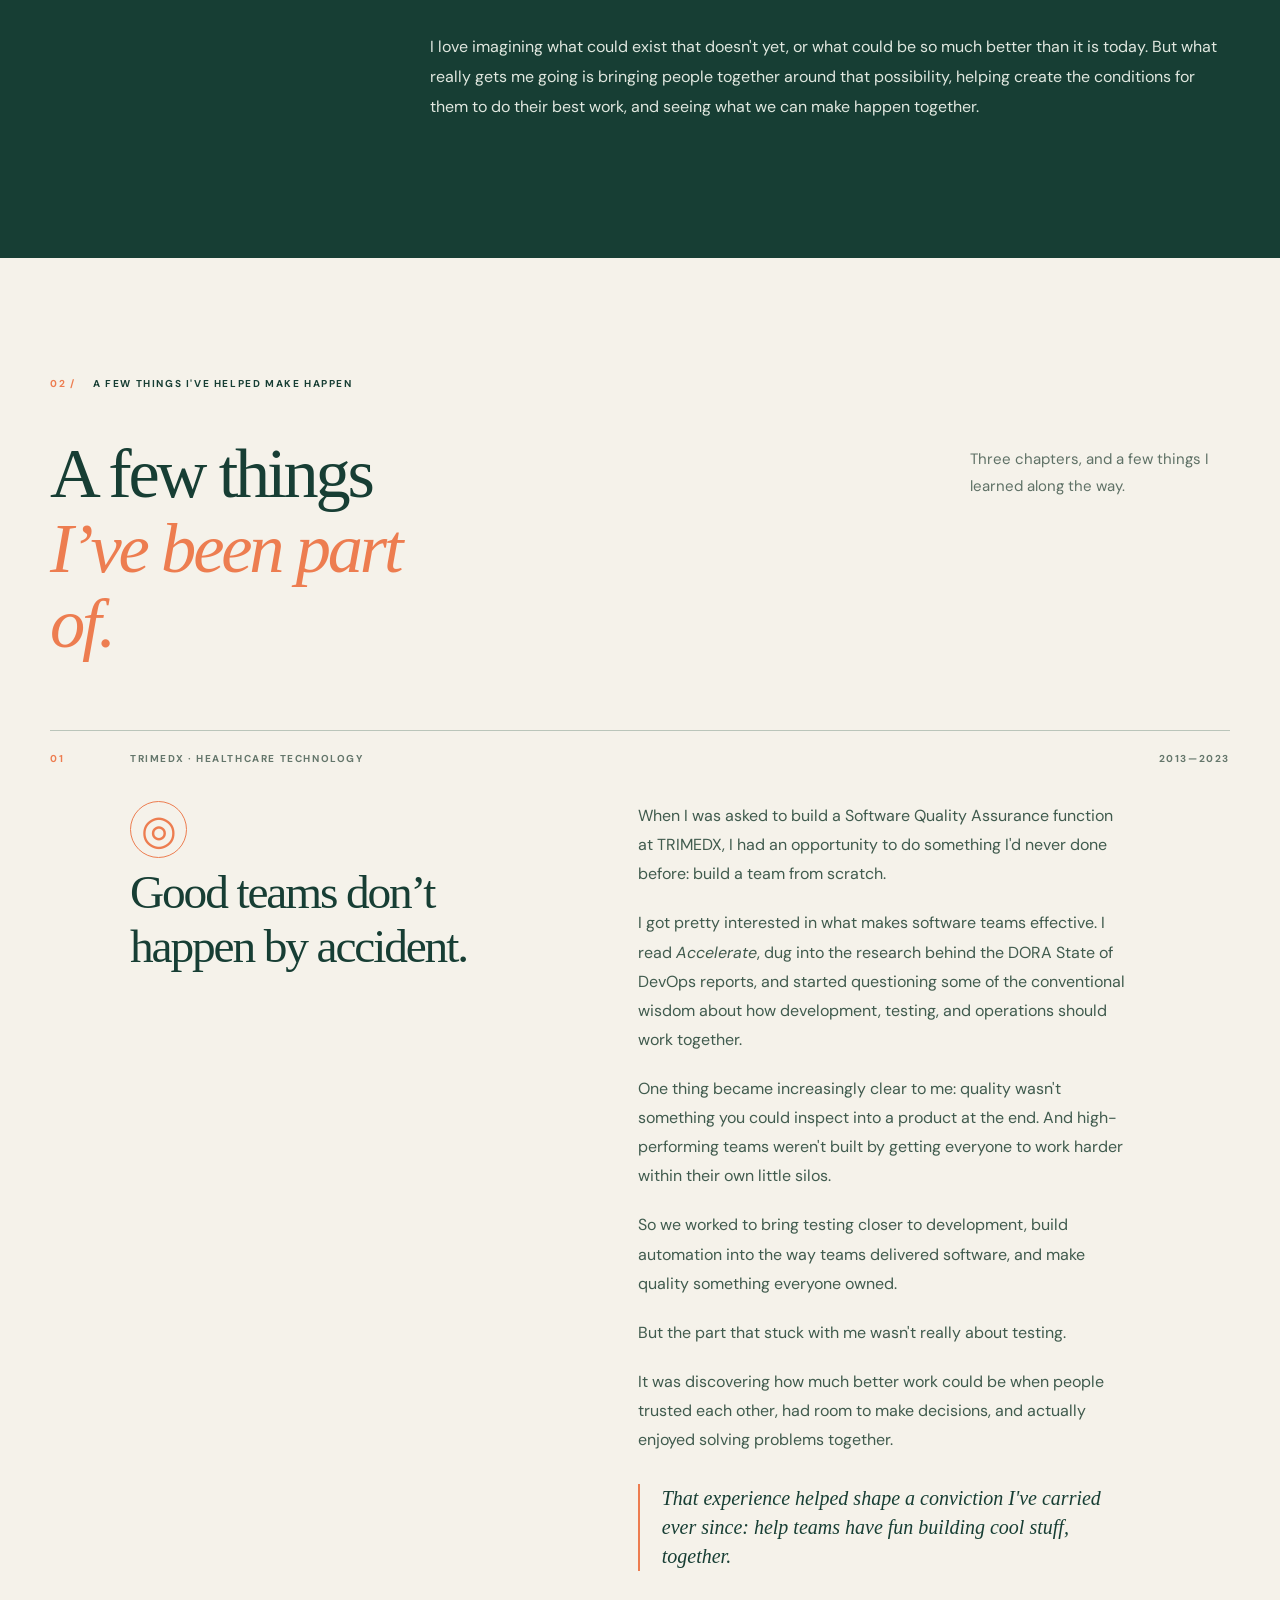
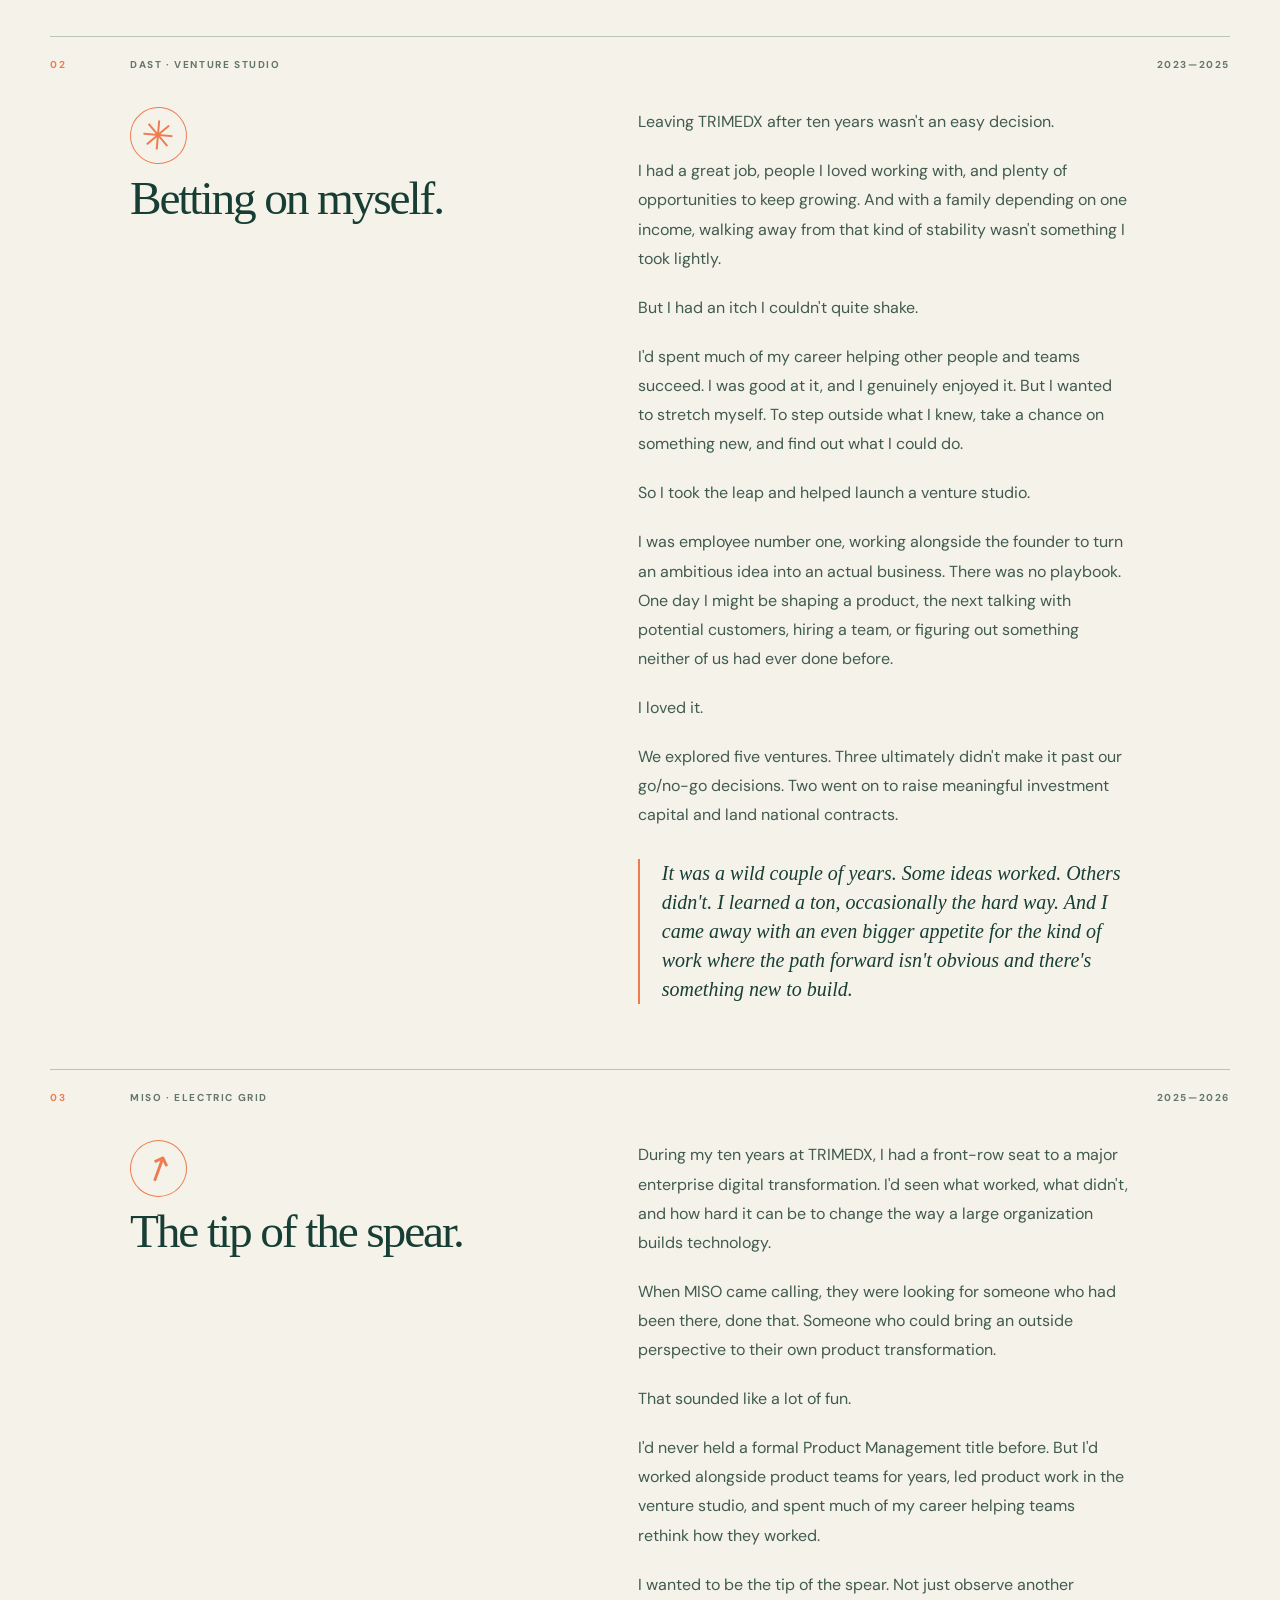
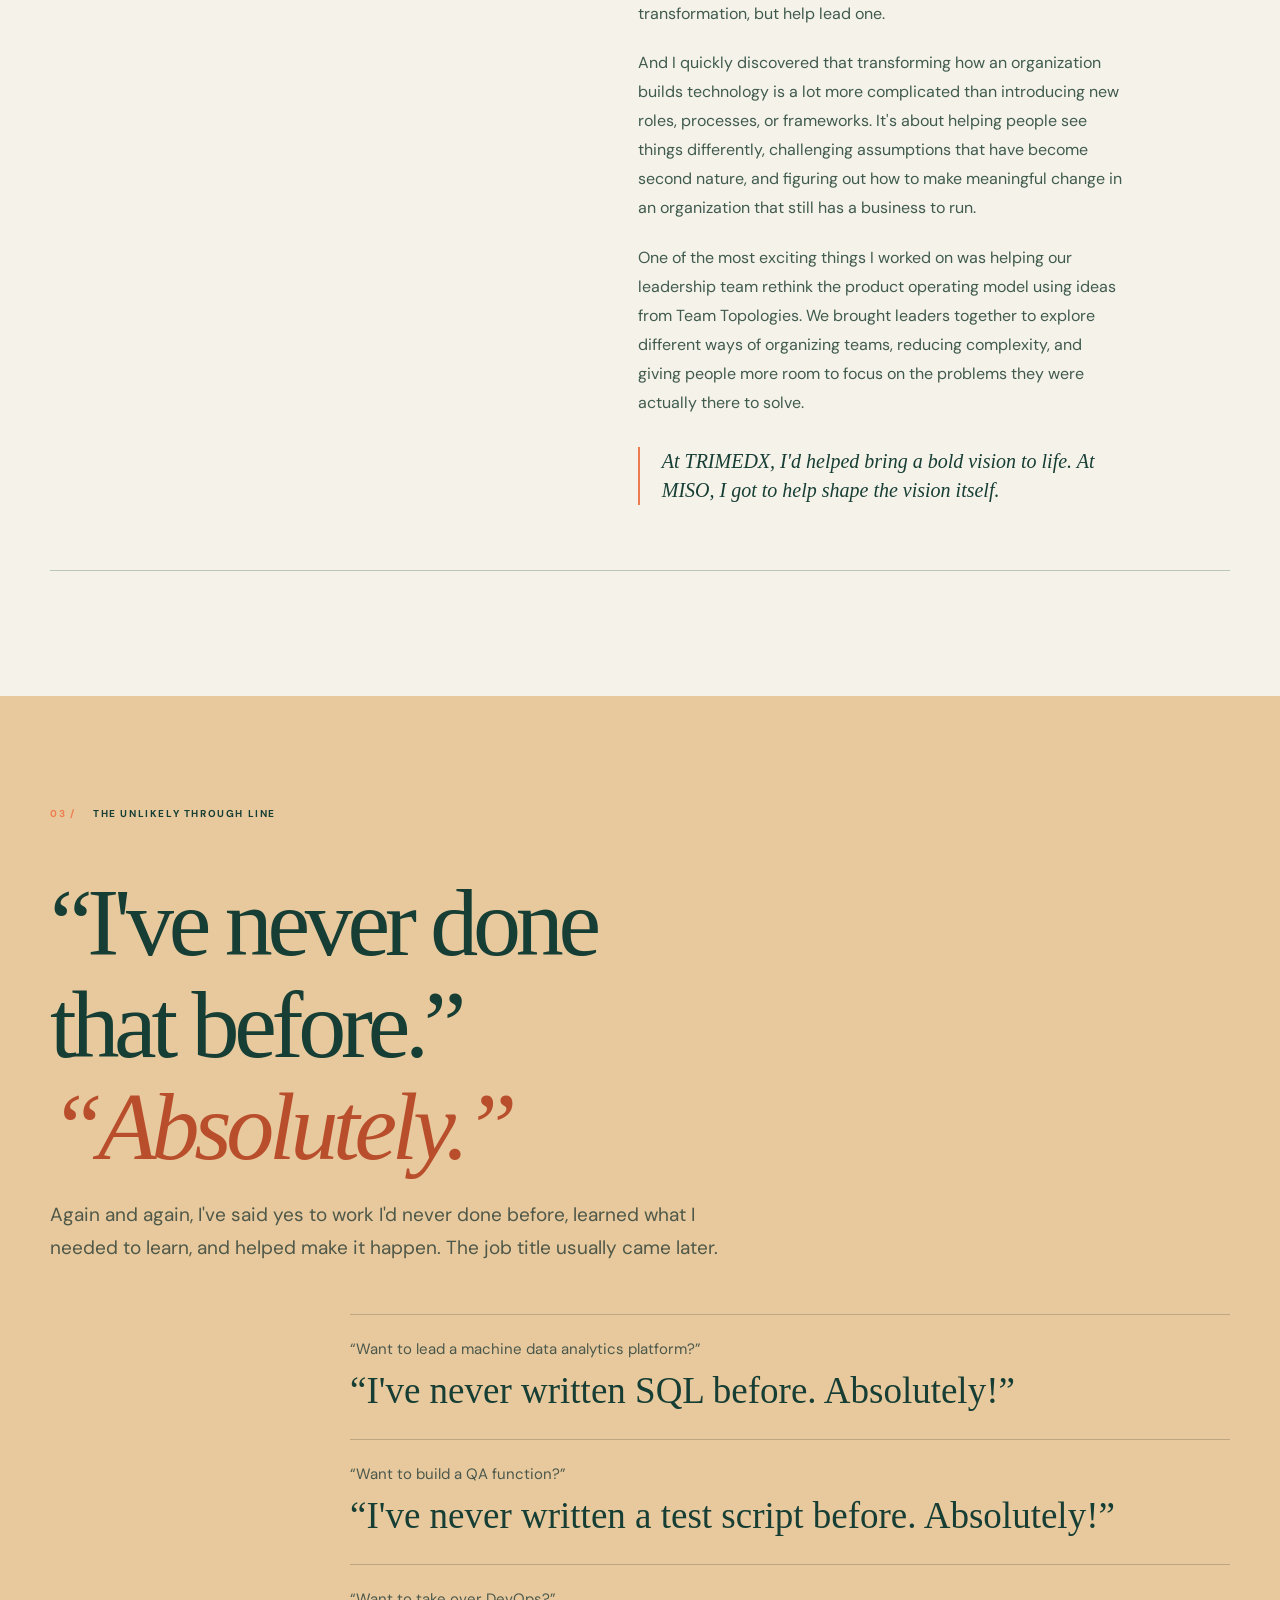
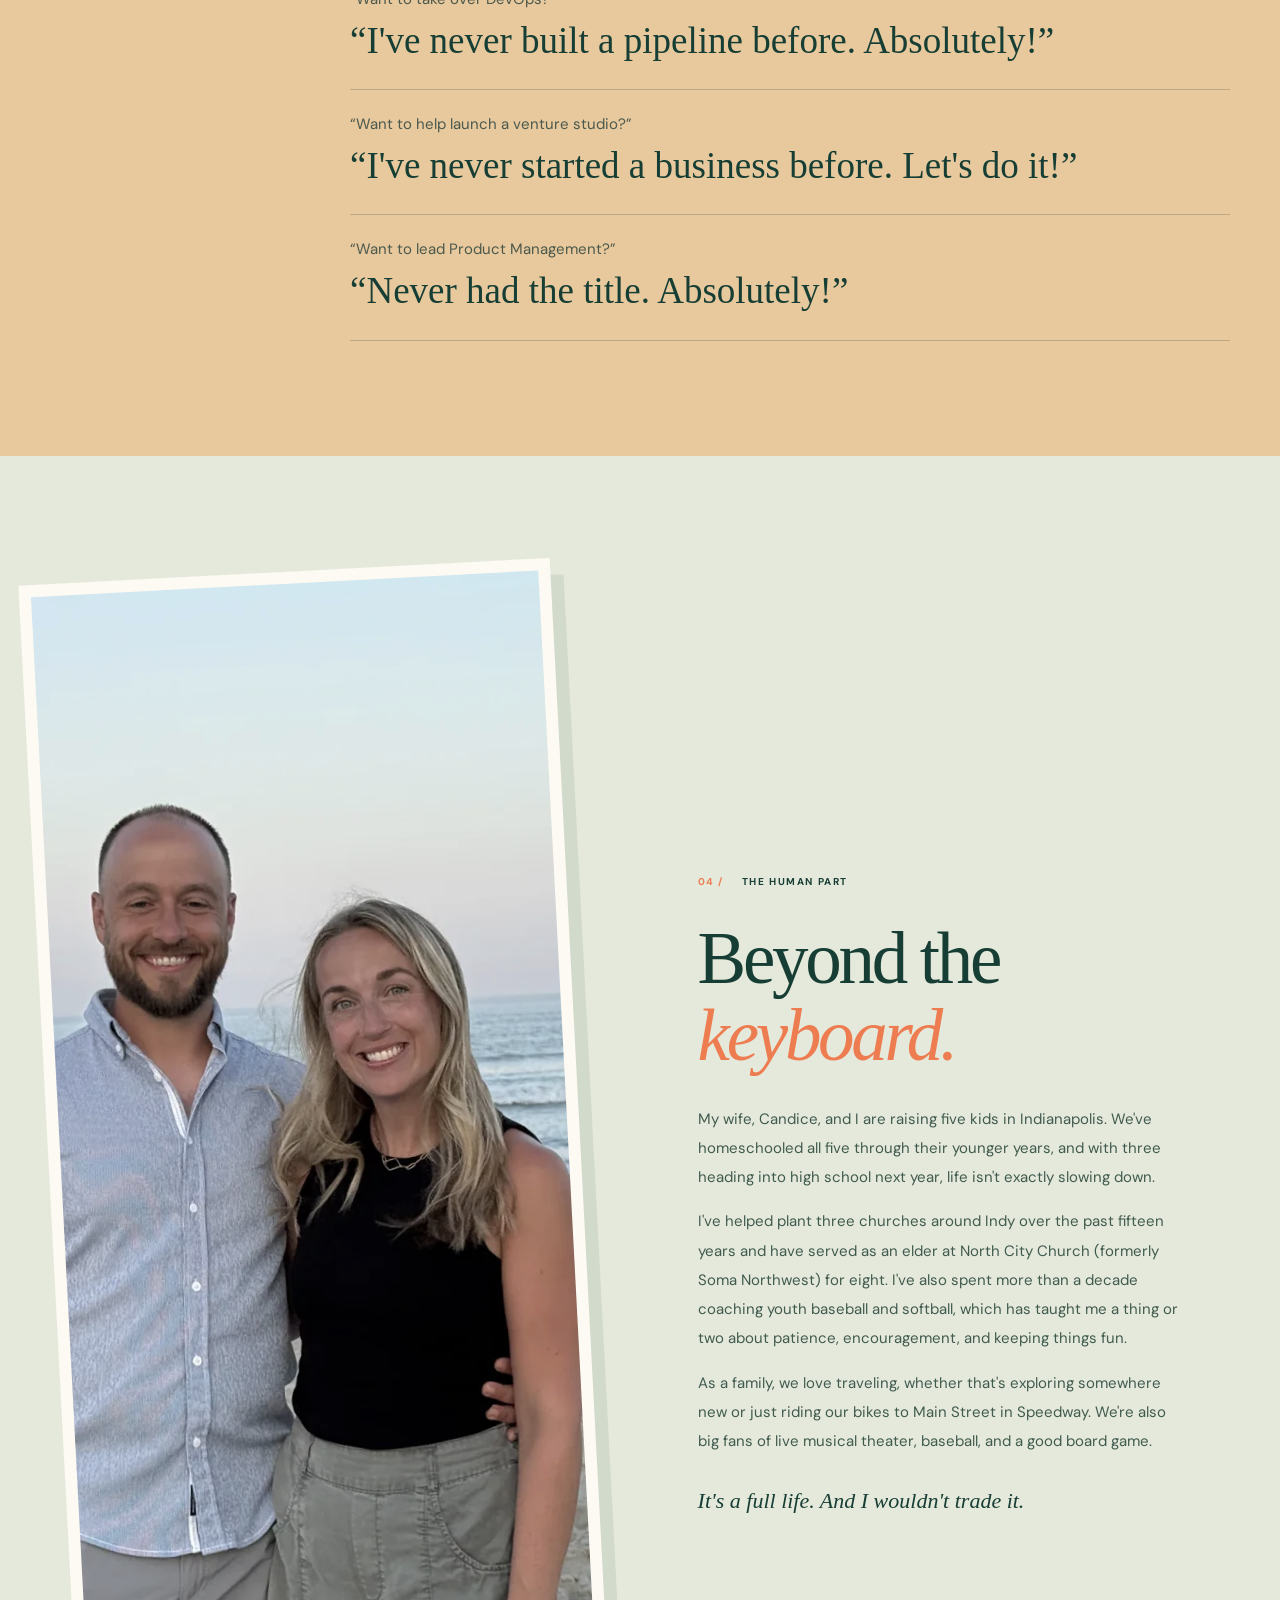
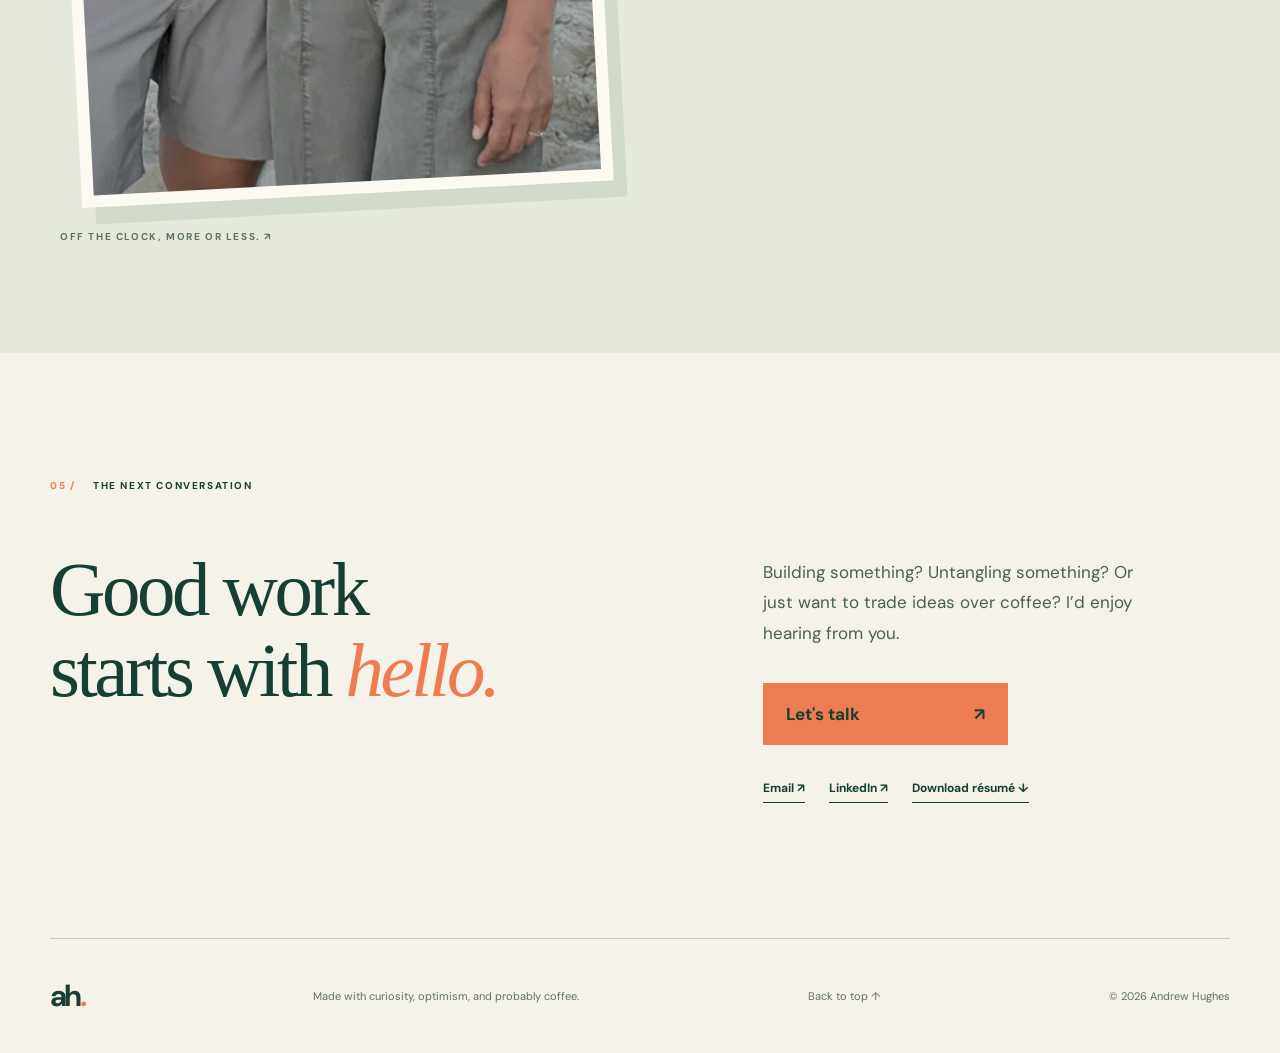
==== commit 6813576a: "Tie closing invitation back to good work theme" ====
--- a/index.html
+++ b/index.html
@@ -81,7 +81,7 @@
 </section>
 <section aria-labelledby="contact-heading" class="contact section-wrap" id="contact">
 <div class="section-label"><span class="section-number">05 /</span> THE NEXT CONVERSATION</div>
-<div class="contact-grid"><h2 id="contact-heading">Interesting things<br/>start with <em>hello.</em></h2><div class="contact-right"><p>Building something? Untangling something? Or just want to trade ideas over coffee? I’d enjoy hearing from you.</p><a class="email-cta" href="mailto:andrewhhughes@gmail.com?subject=Hello%2C%20Andrew">Let's talk <span aria-hidden="true">↗</span></a><div class="contact-links"><a href="mailto:andrewhhughes@gmail.com">Email ↗</a><a href="https://www.linkedin.com/in/andrewhhughes/" rel="noopener noreferrer" target="_blank">LinkedIn ↗</a><a download="" href="assets/Andrew-Hughes-Professional-Introduction.pdf">Download résumé ↓</a></div></div></div>
+<div class="contact-grid"><h2 id="contact-heading">Good work<br/>starts with <em>hello.</em></h2><div class="contact-right"><p>Building something? Untangling something? Or just want to trade ideas over coffee? I’d enjoy hearing from you.</p><a class="email-cta" href="mailto:andrewhhughes@gmail.com?subject=Hello%2C%20Andrew">Let's talk <span aria-hidden="true">↗</span></a><div class="contact-links"><a href="mailto:andrewhhughes@gmail.com">Email ↗</a><a href="https://www.linkedin.com/in/andrewhhughes/" rel="noopener noreferrer" target="_blank">LinkedIn ↗</a><a download="" href="assets/Andrew-Hughes-Professional-Introduction.pdf">Download résumé ↓</a></div></div></div>
 </section>
 </main>
 <footer class="footer section-wrap"><span class="footer-logo">ah<span class="orange-dot">.</span></span><p>Made with curiosity, optimism, and probably coffee.</p><a href="#top">Back to top ↑</a><span class="copyright">© <span id="year">2026</span> Andrew Hughes</span></footer>
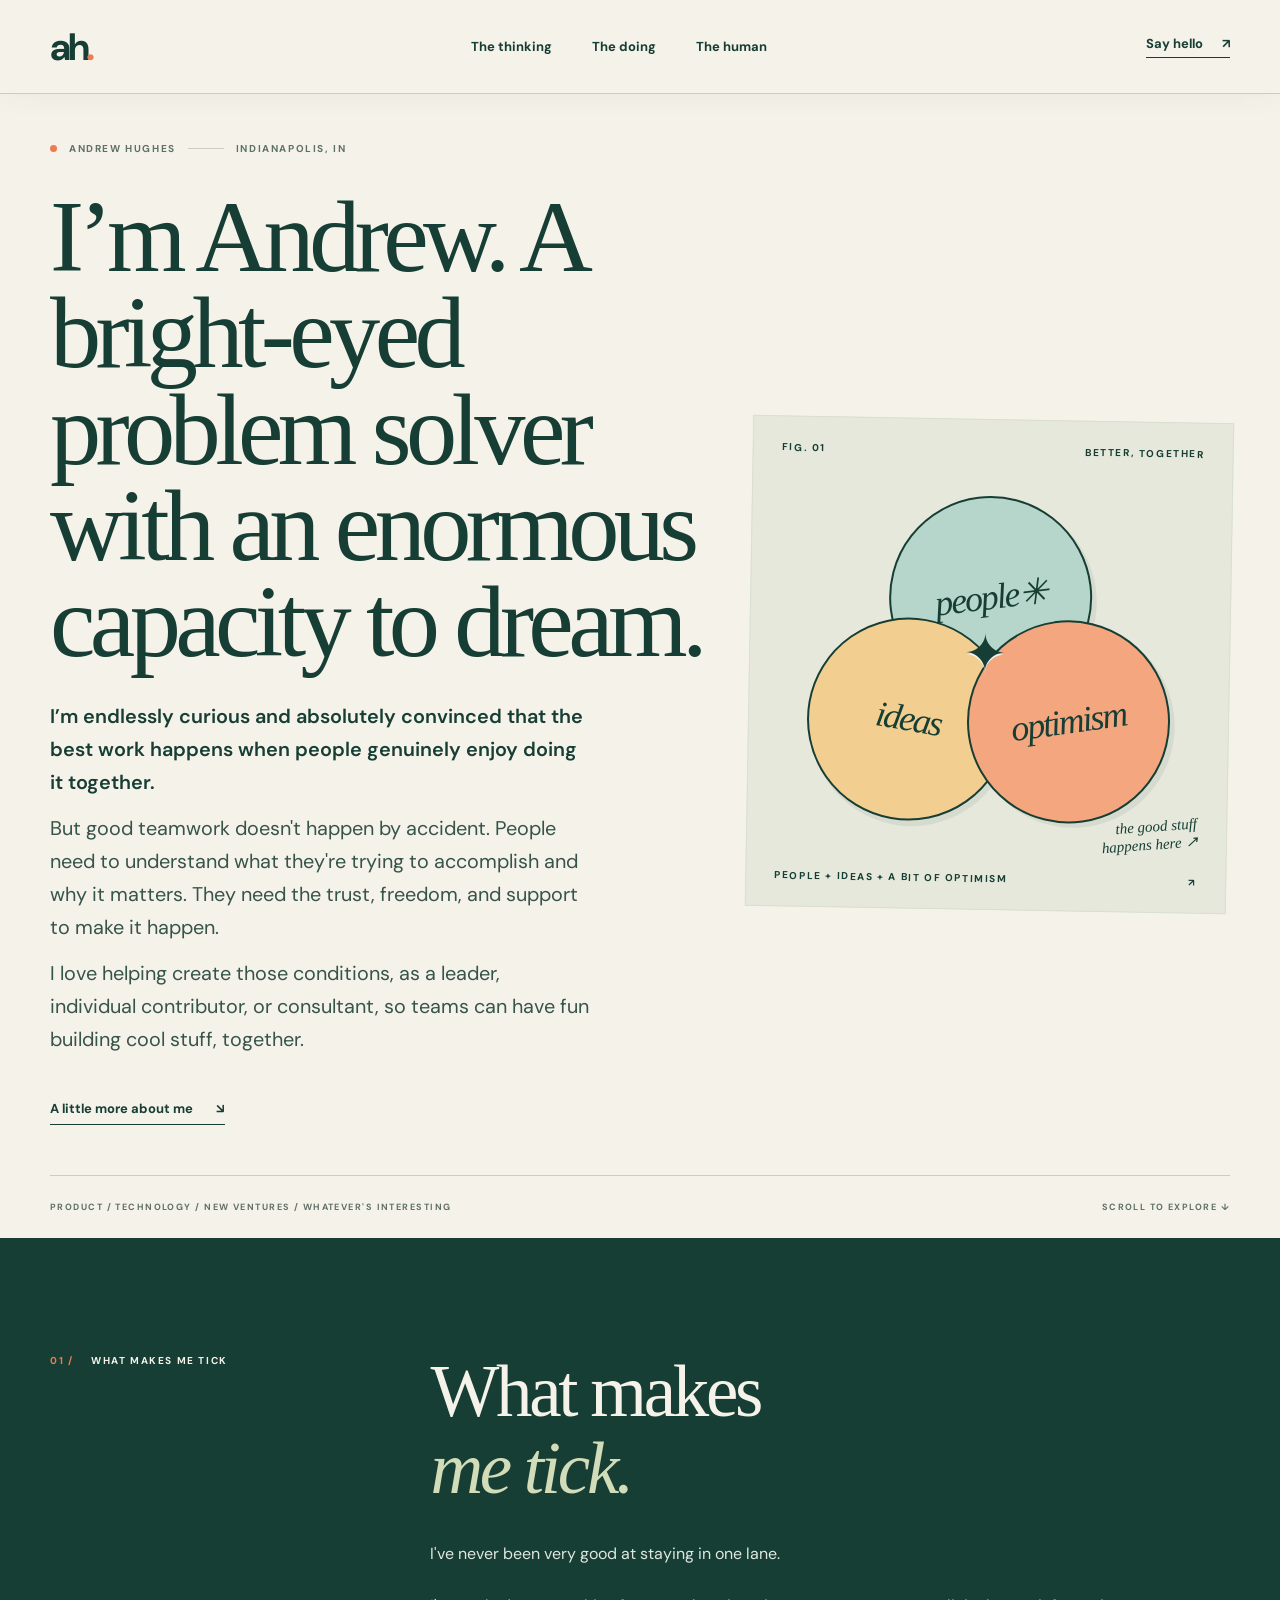
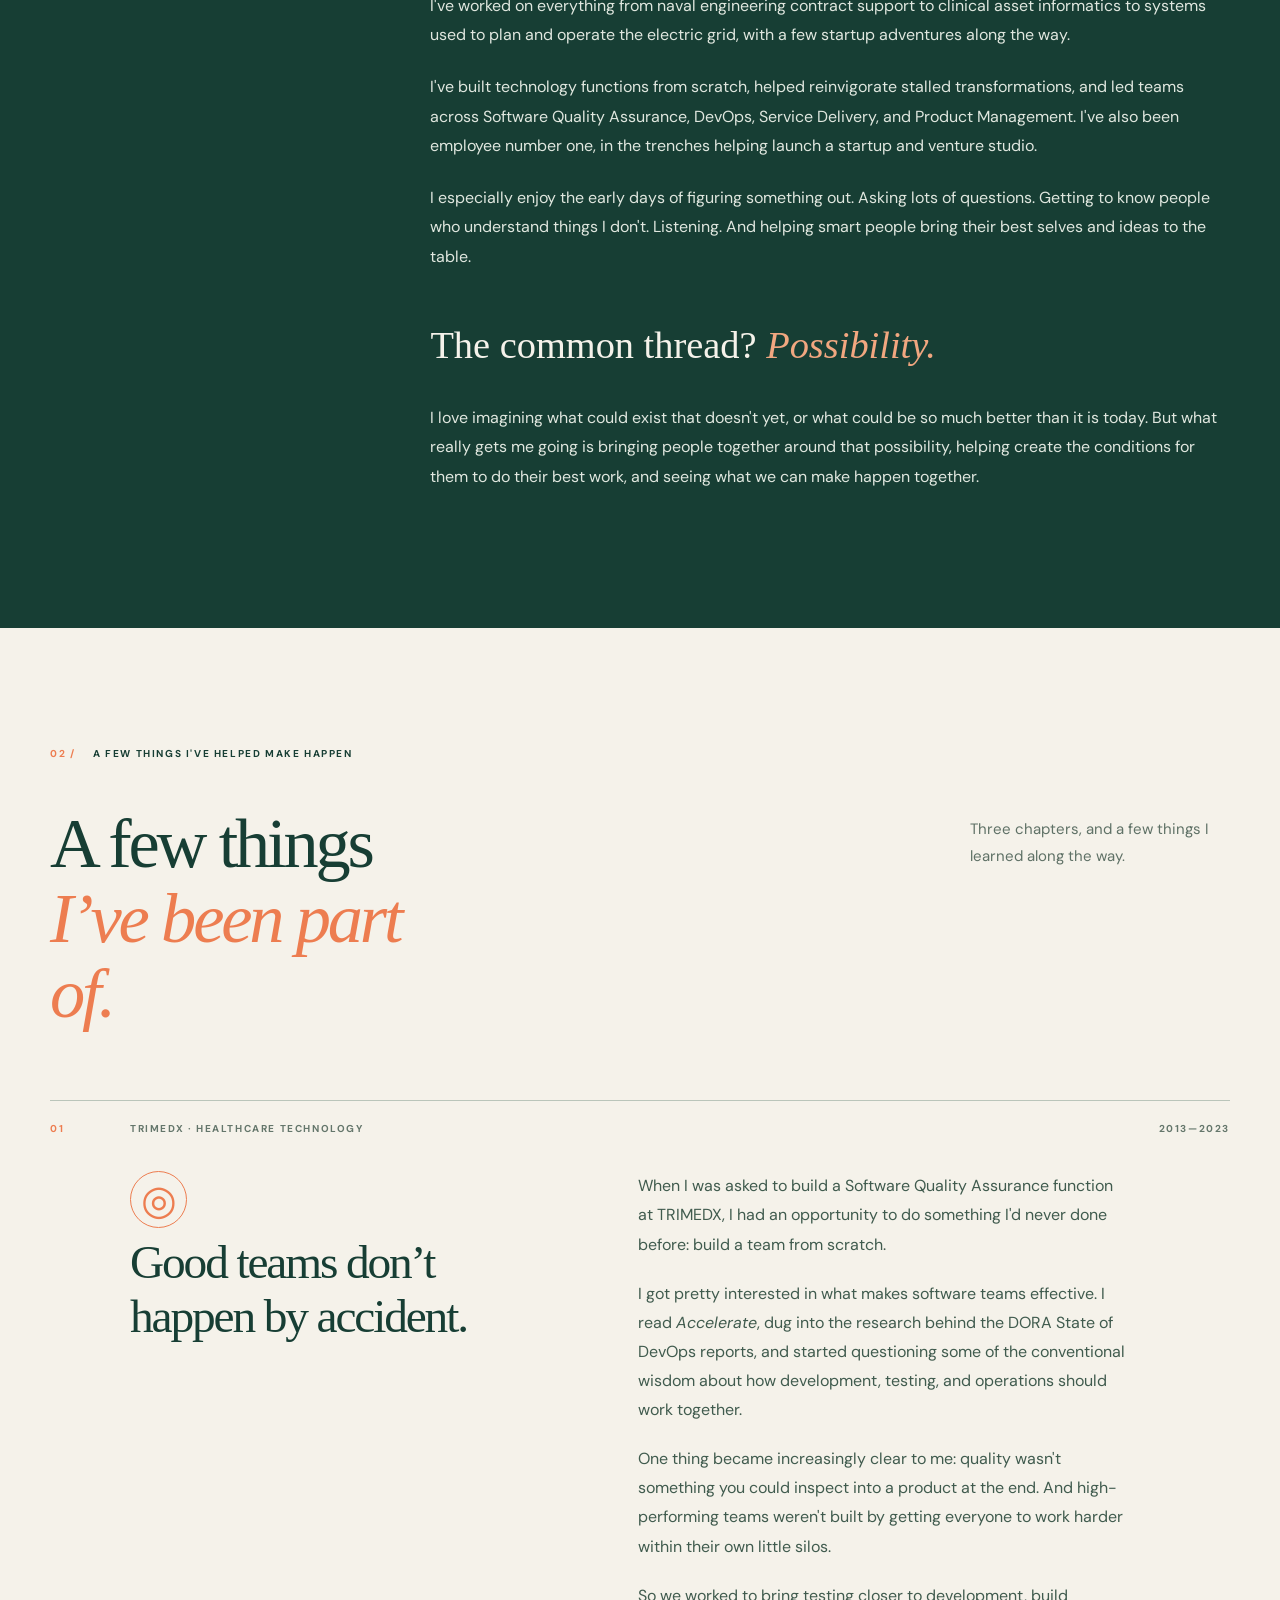
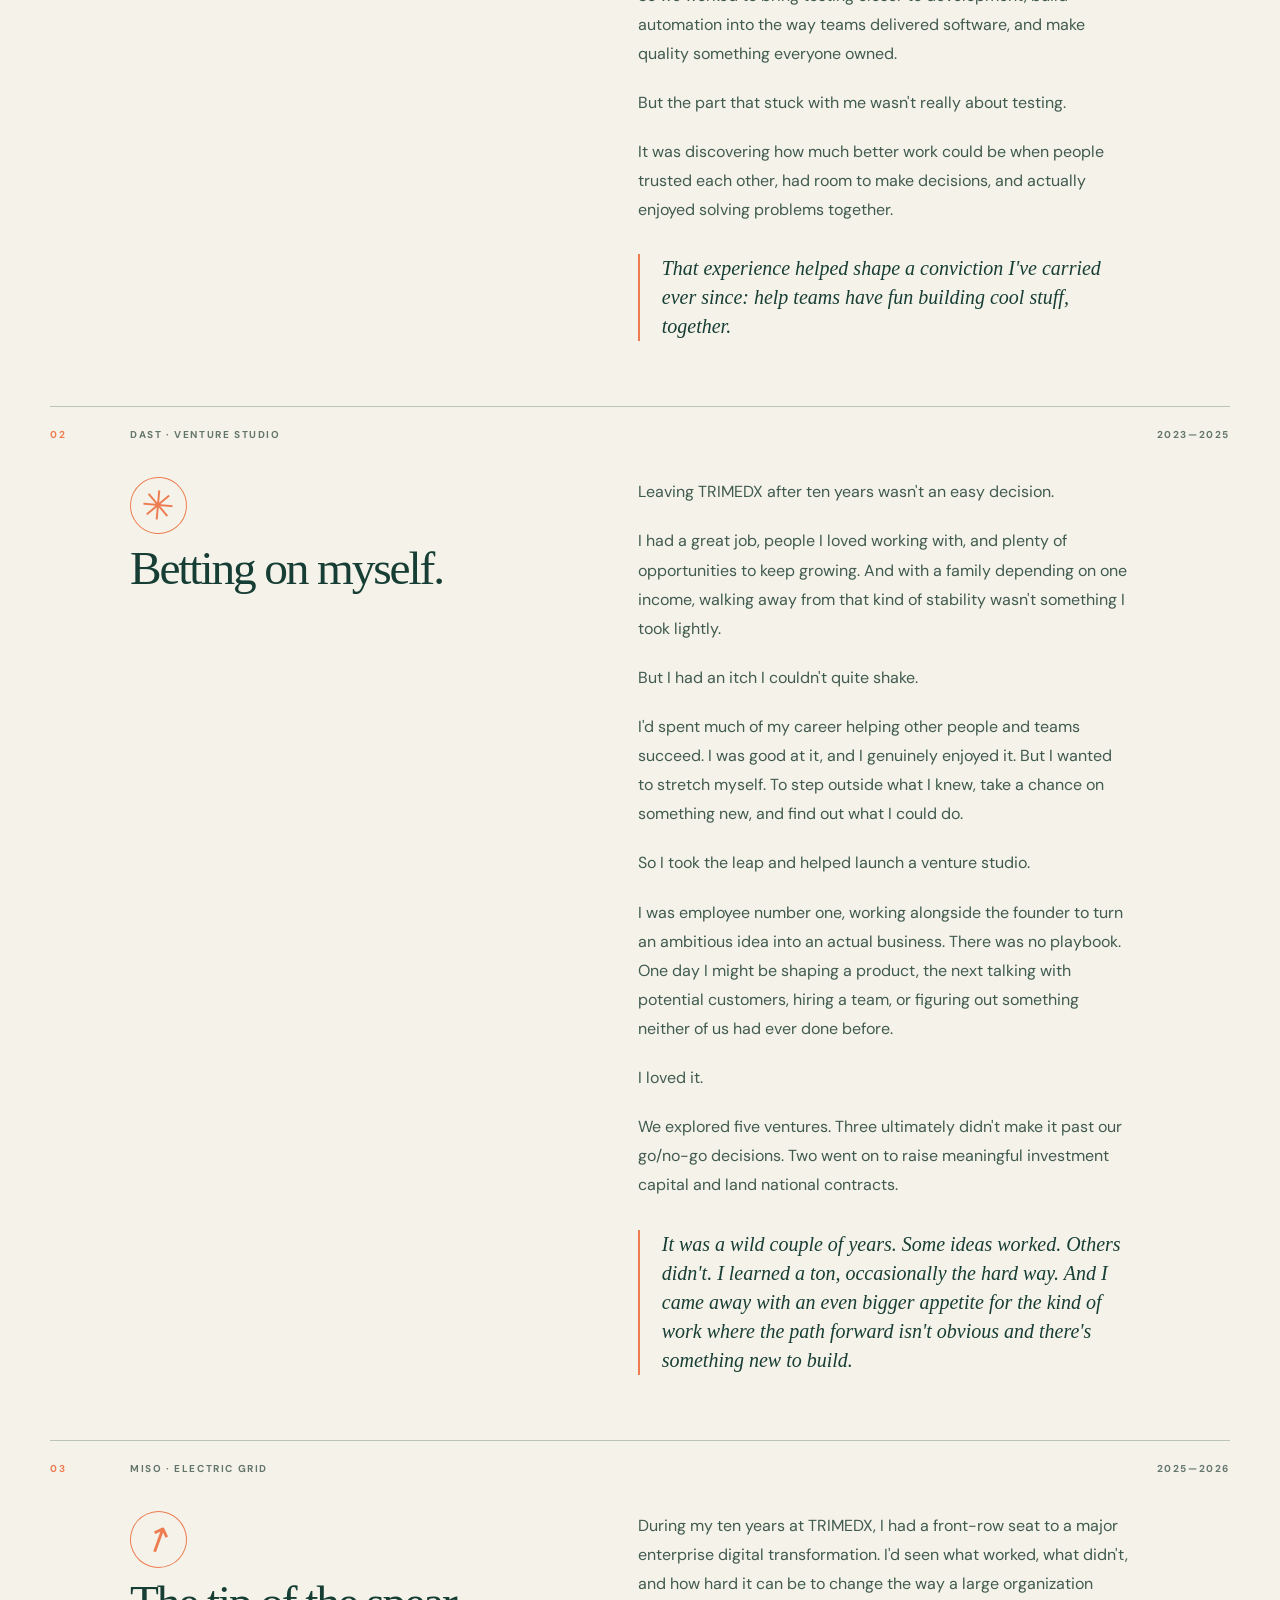
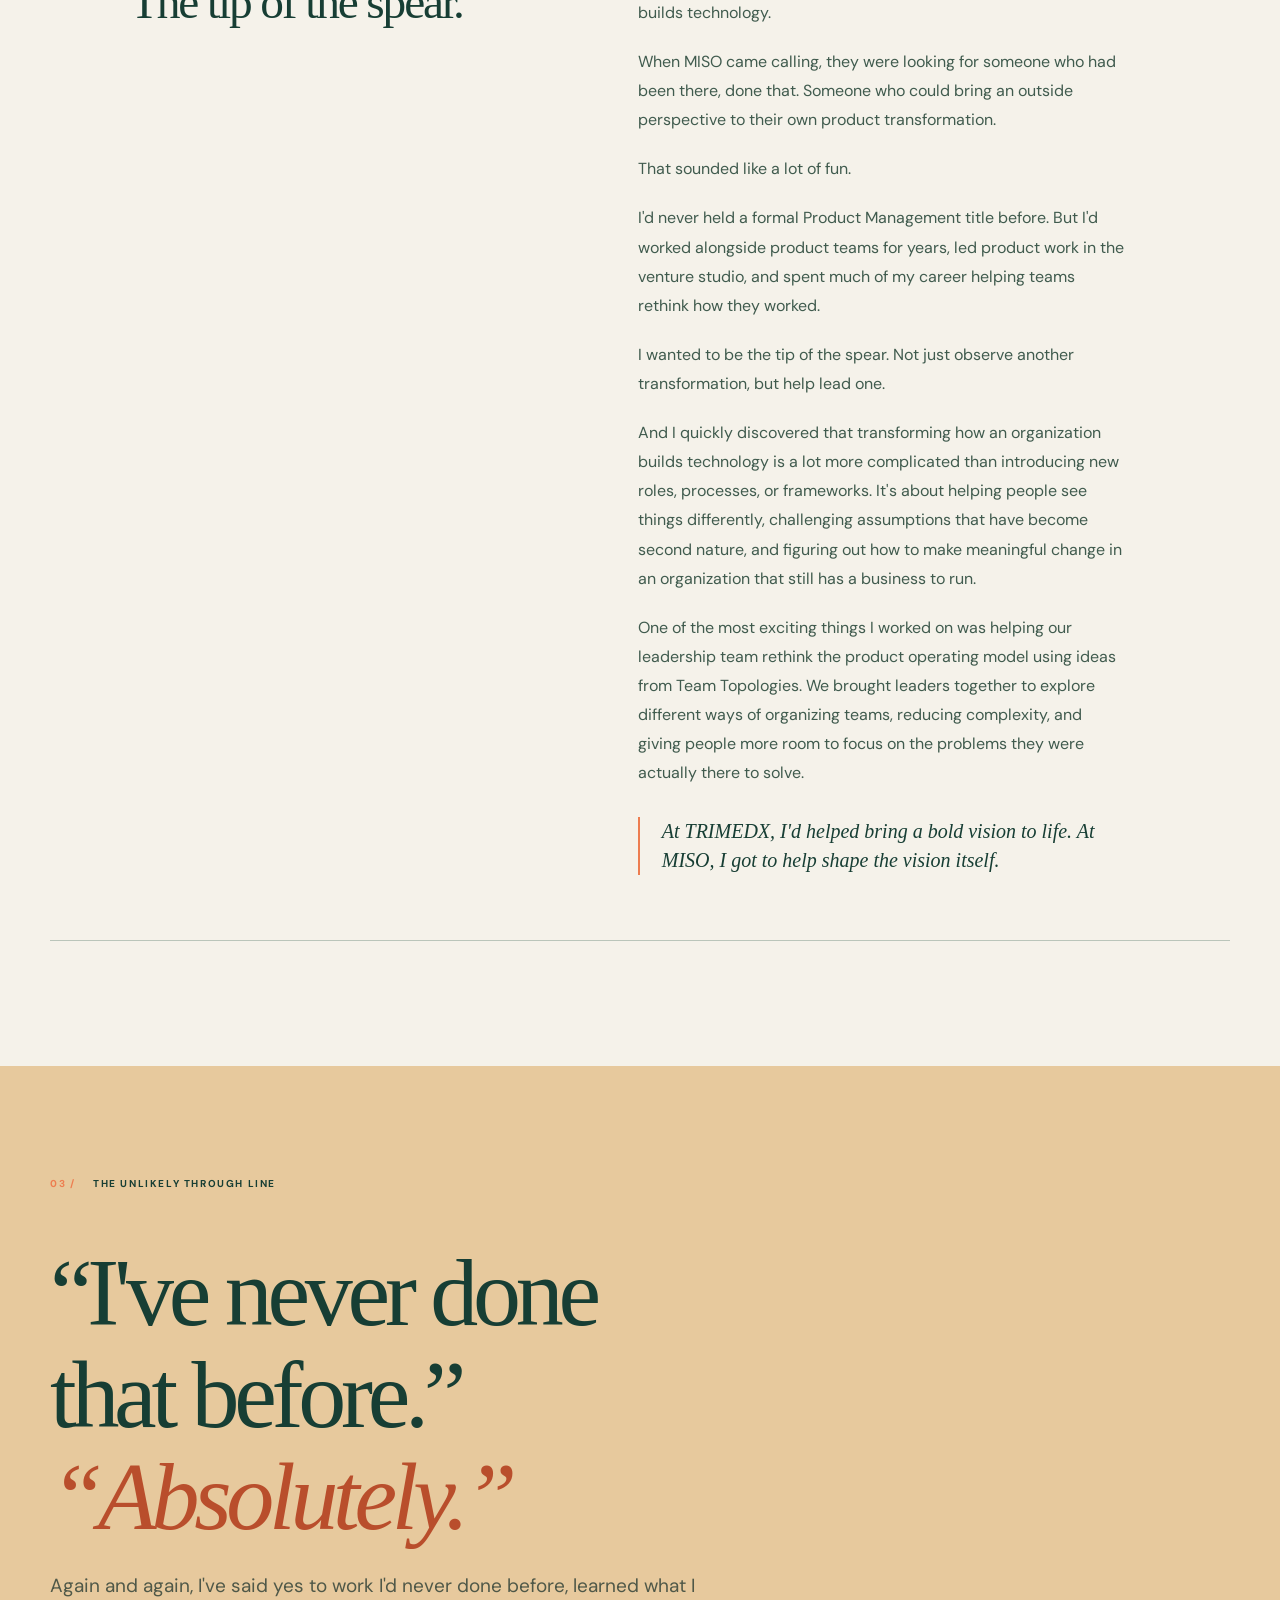
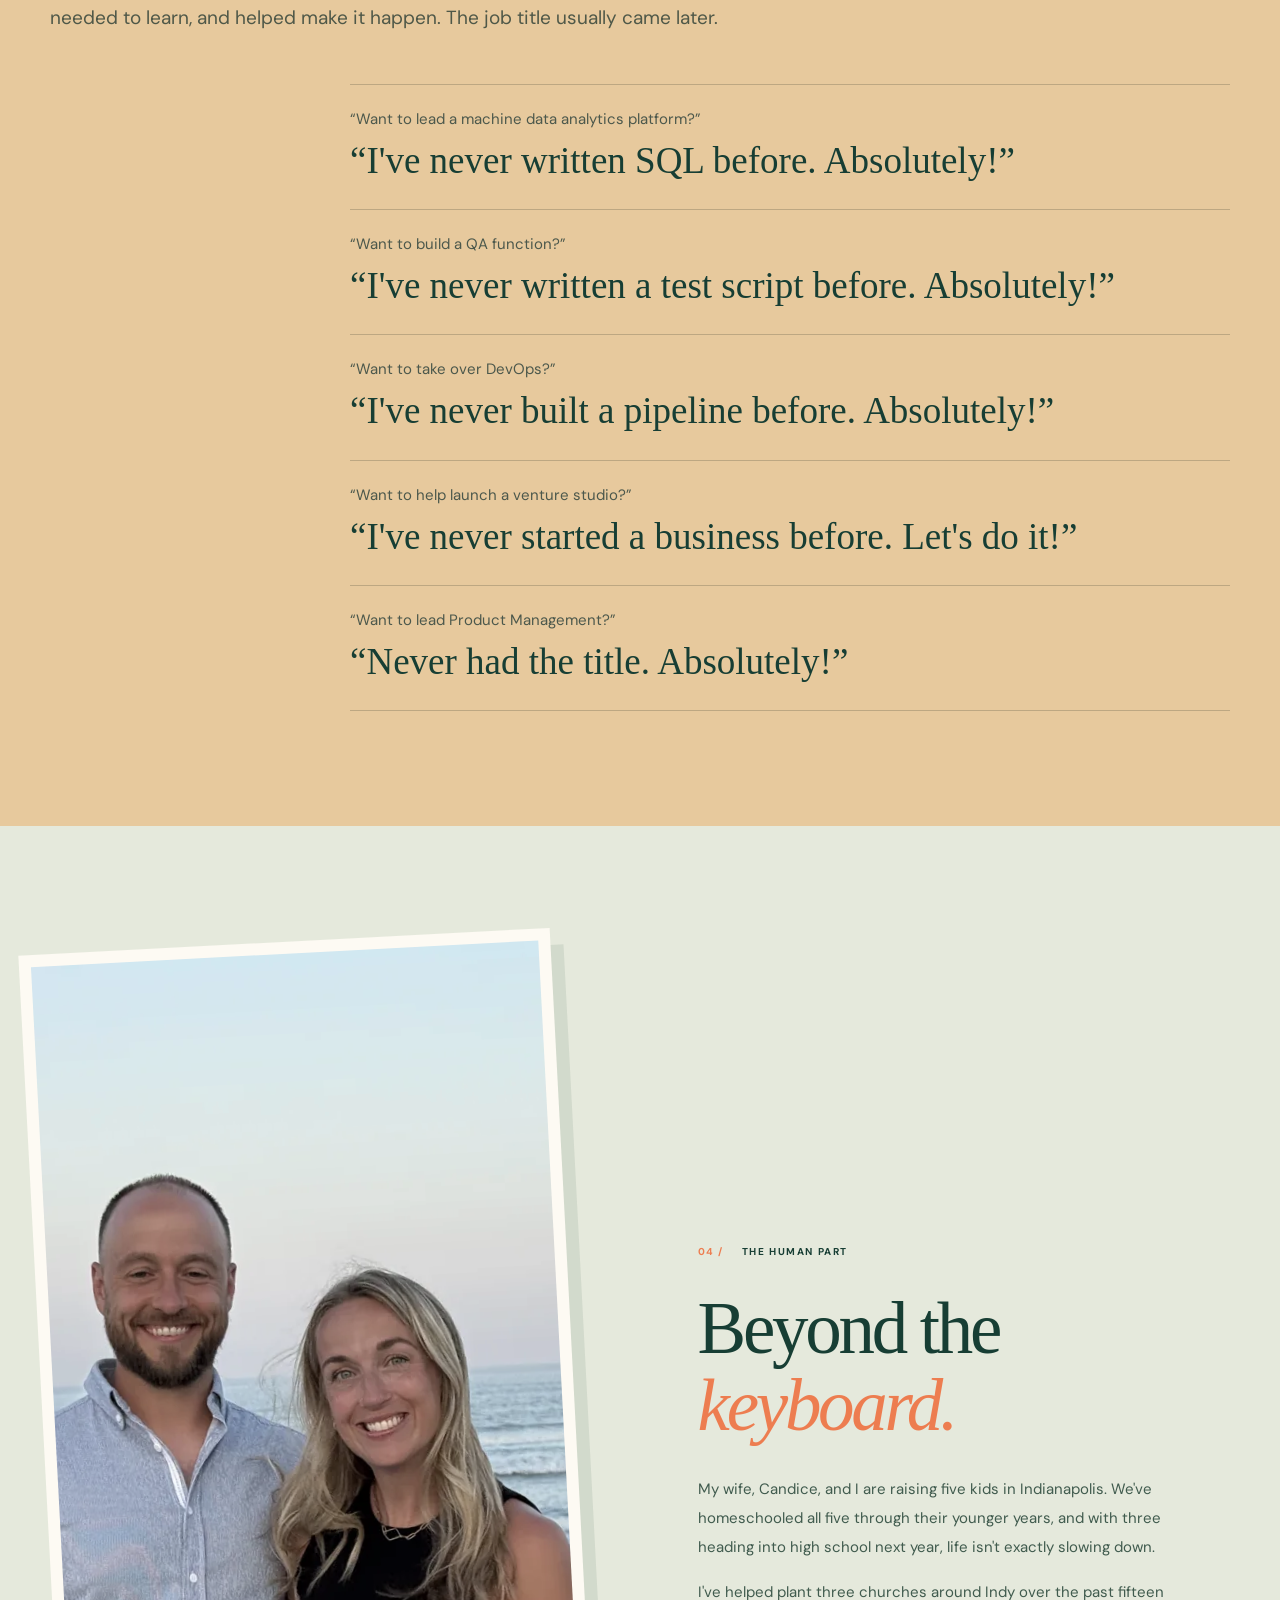
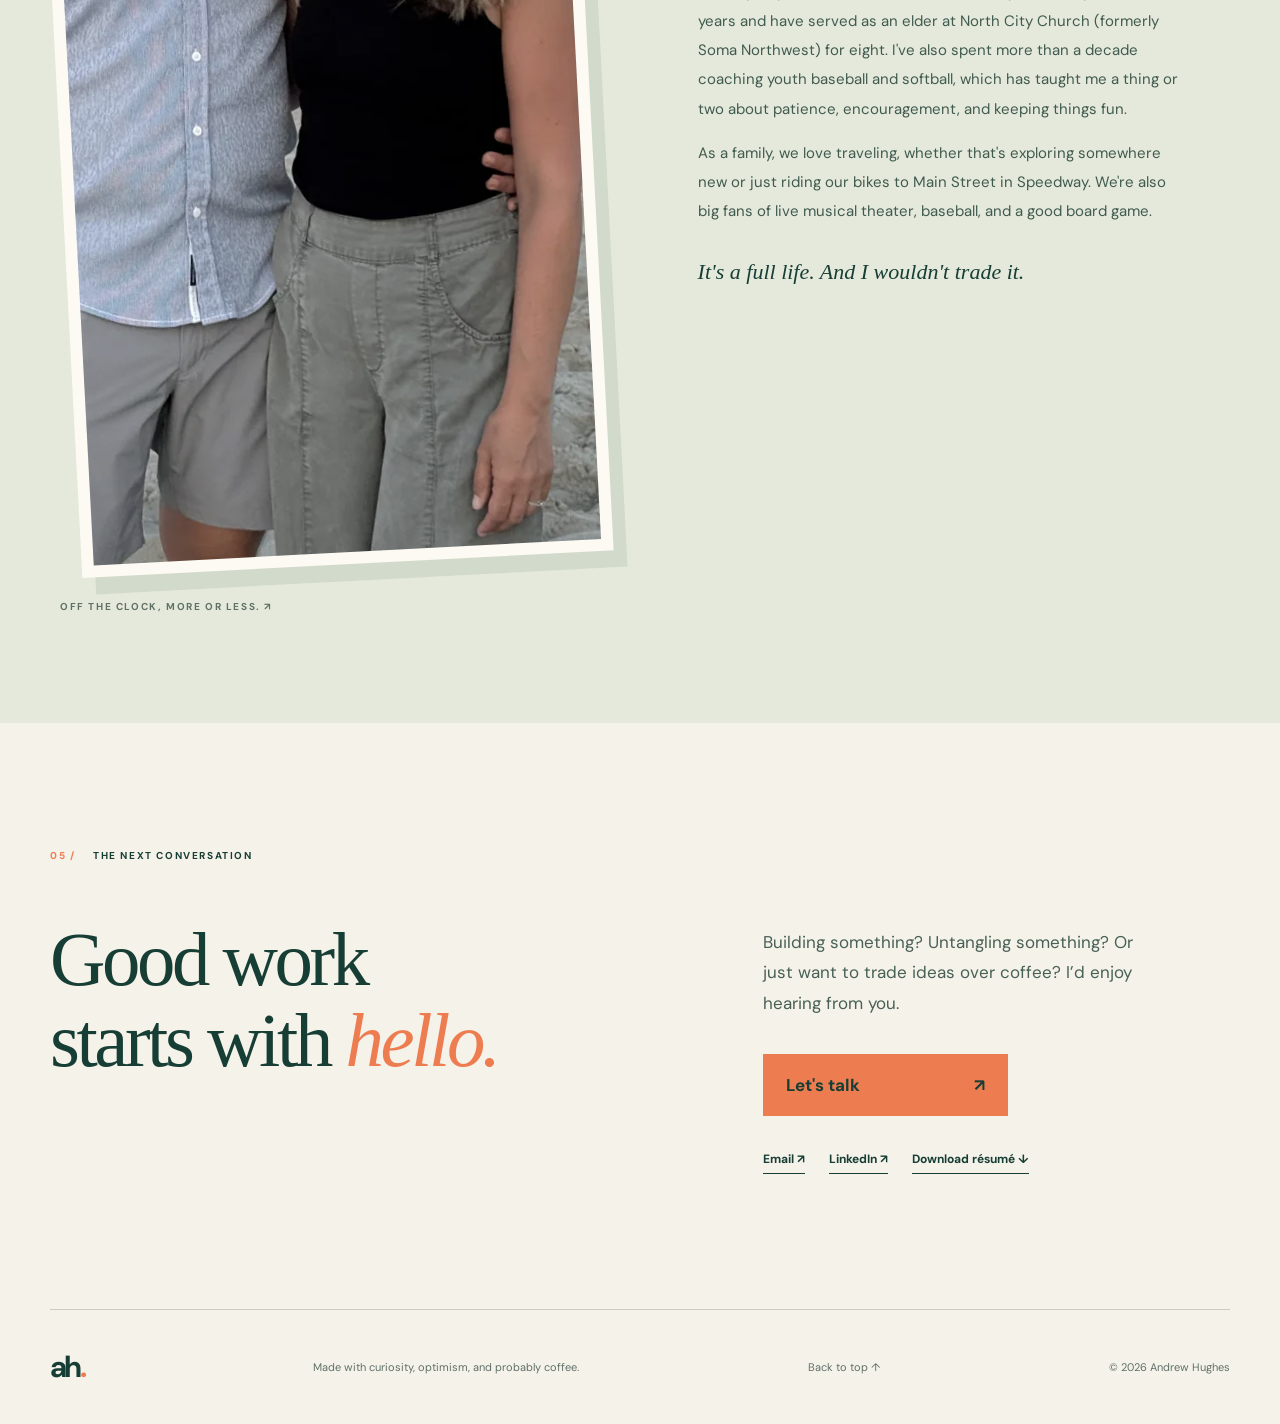
==== commit 74385f35: "Update hero with Andrew's approved personal introduction" ====
--- a/index.html
+++ b/index.html
@@ -34,8 +34,8 @@
 <div class="hero-kicker"><span aria-hidden="true" class="status-dot"></span> ANDREW HUGHES <span class="kicker-rule"></span> INDIANAPOLIS, IN</div>
 <div class="hero-grid">
 <div class="hero-copy">
-<h1 id="hero-heading">Good work<br/>is a <em>team</em><br/>sport<span class="hero-period">.</span></h1>
-<div class="hero-intro"><p>I’m Andrew. A bright-eyed problem solver with an enormous capacity to dream.</p><p>I’m endlessly curious and absolutely convinced that the best work happens when people genuinely enjoy doing it together.</p></div>
+<h1 id="hero-heading">I’m Andrew. A bright-eyed problem solver with an enormous capacity to dream.</h1>
+<div class="hero-intro"><p>I’m endlessly curious and absolutely convinced that the best work happens when people genuinely enjoy doing it together.</p><p>But good teamwork doesn't happen by accident. People need to understand what they're trying to accomplish and why it matters. They need the trust, freedom, and support to make it happen.</p><p>I love helping create those conditions, as a leader, individual contributor, or consultant, so teams can have fun building cool stuff, together.</p></div>
 <a class="text-link hero-link" href="#about">A little more about me <span aria-hidden="true">↘</span></a>
 </div>
 <aside aria-label="A playful diagram of people, ideas, and optimism coming together" class="hero-art">
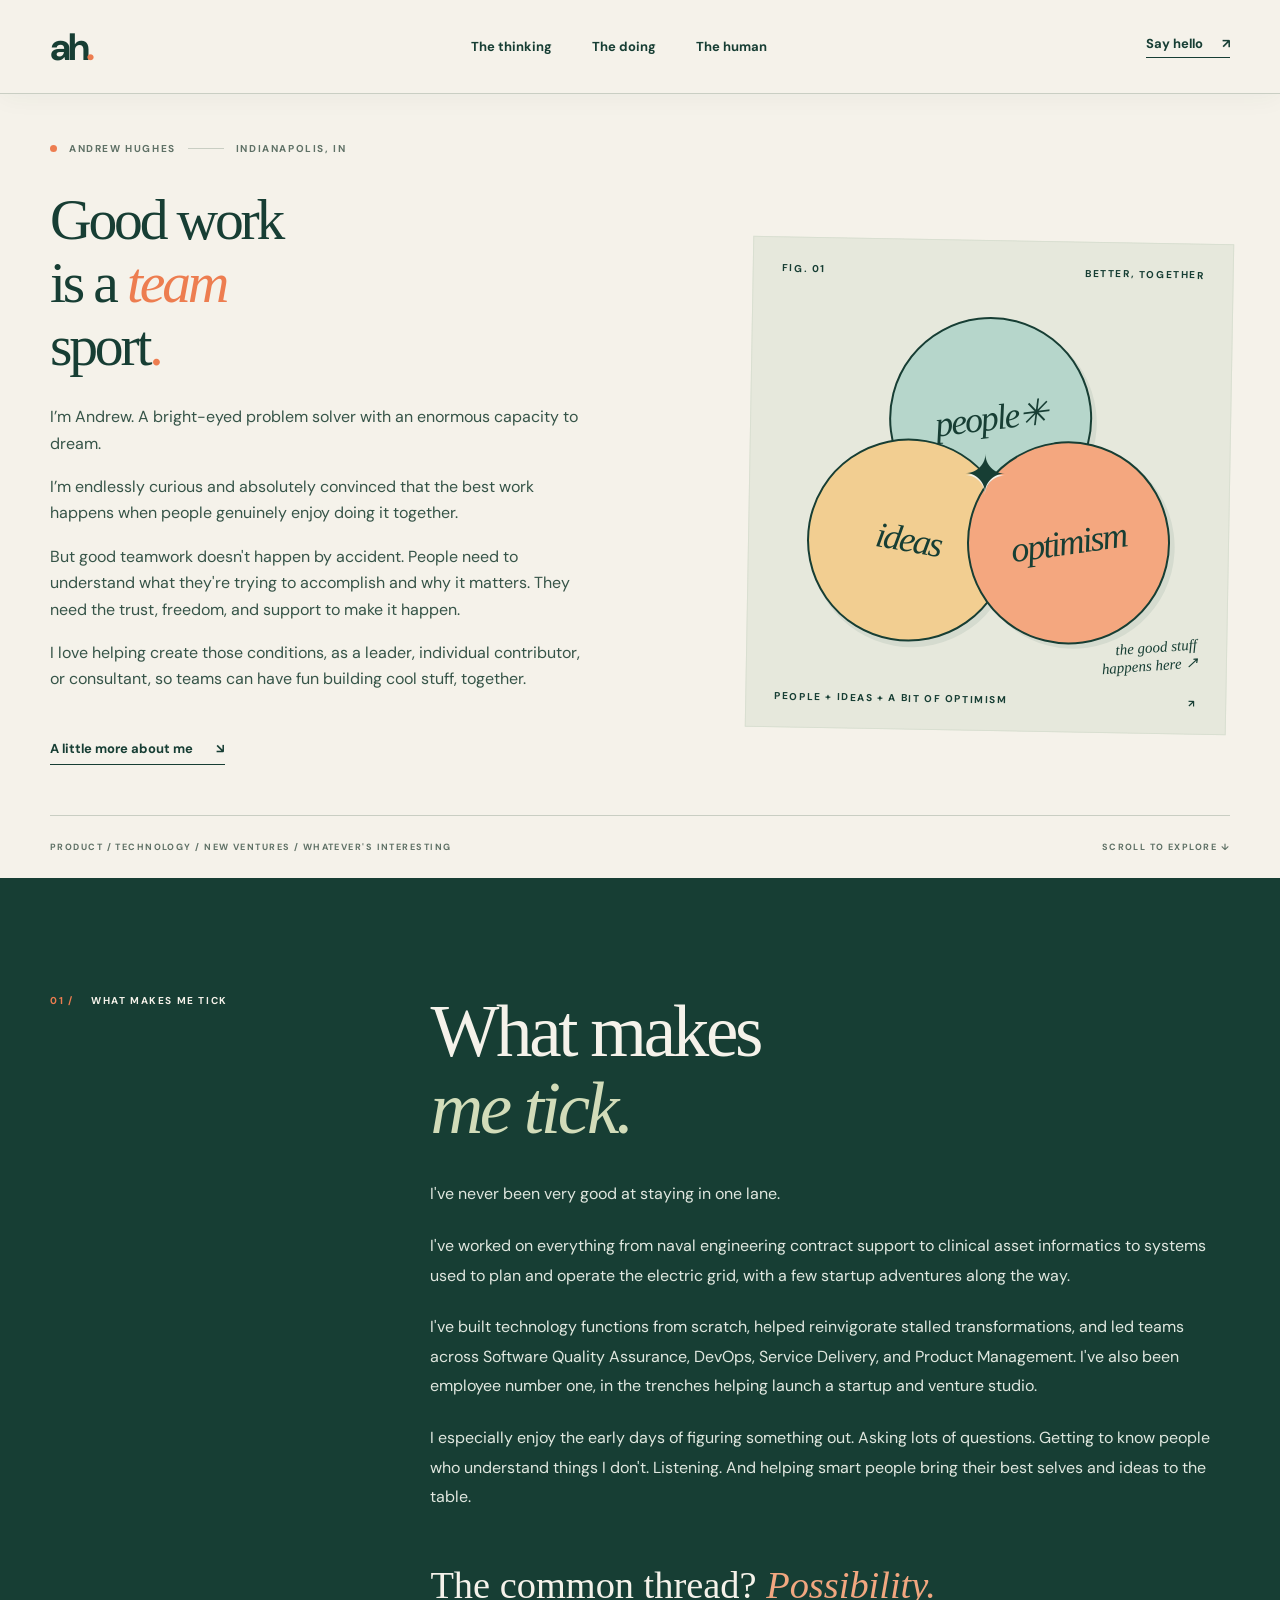
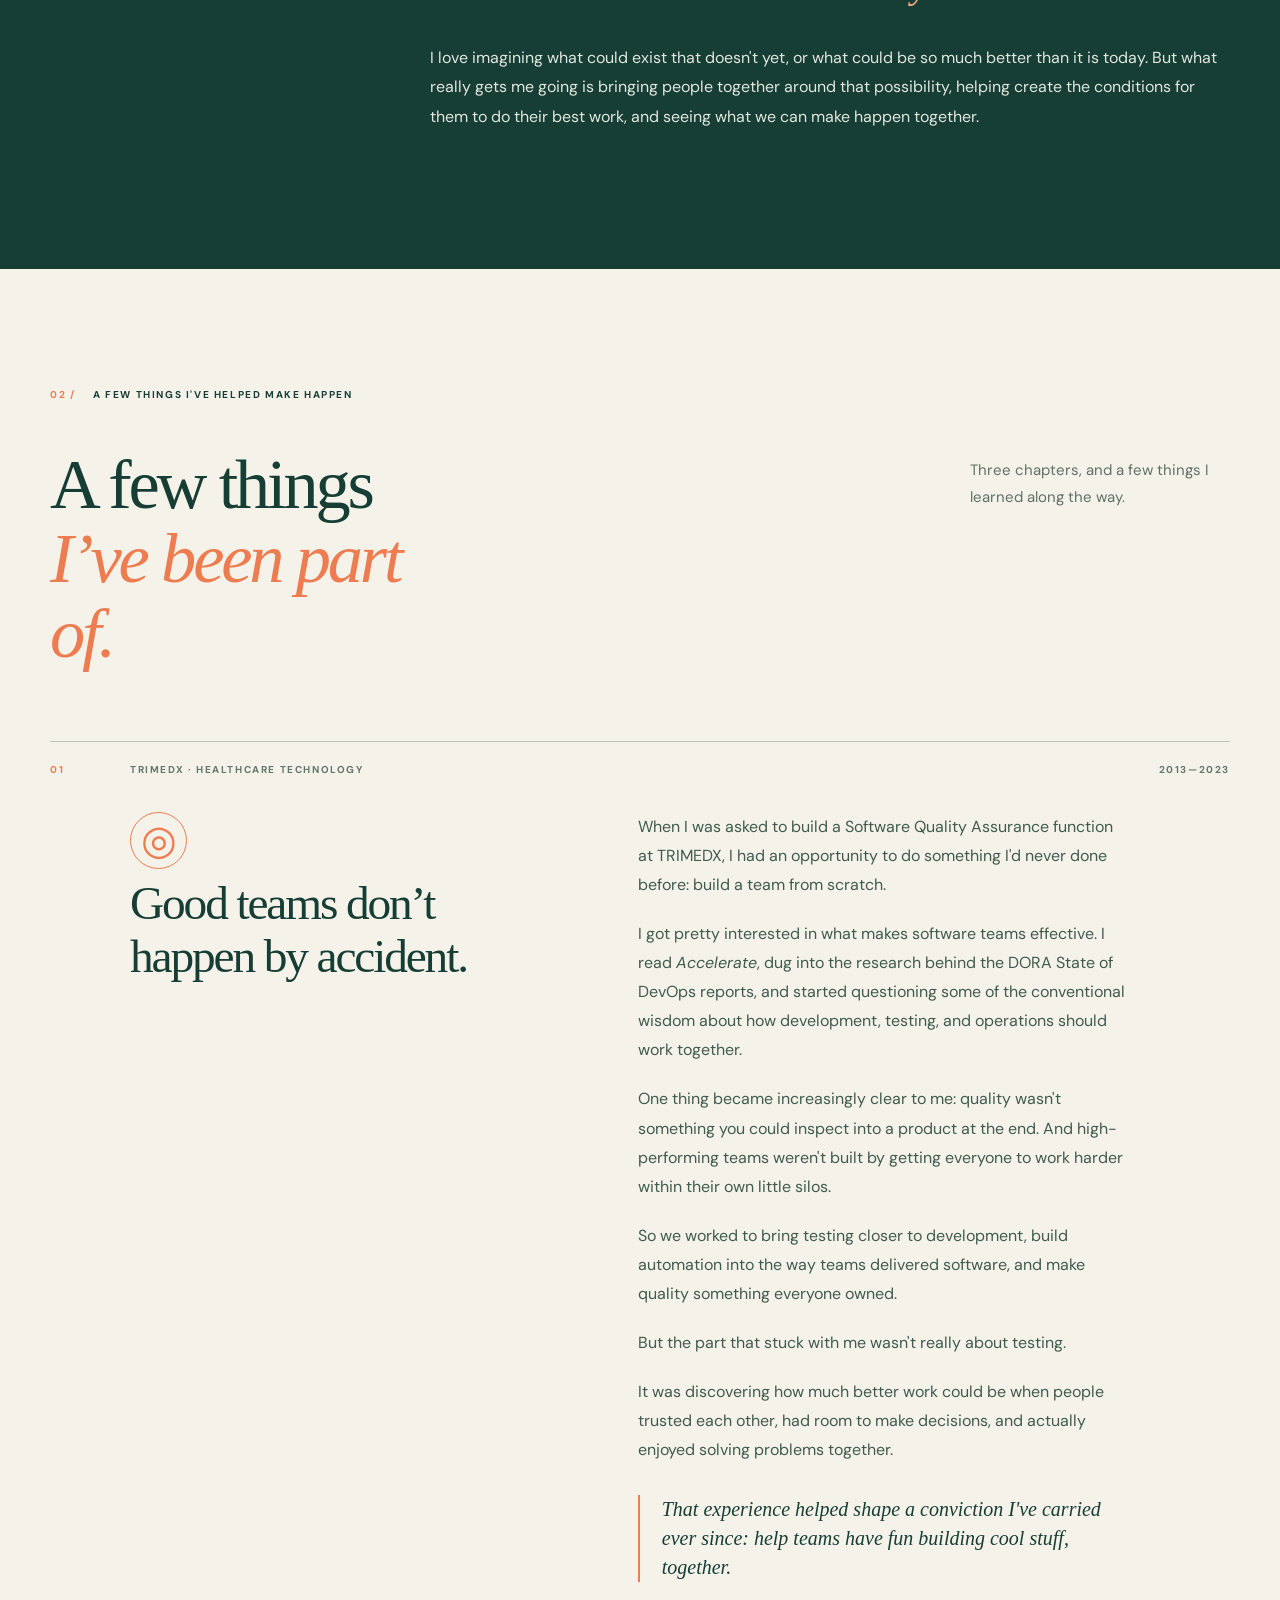
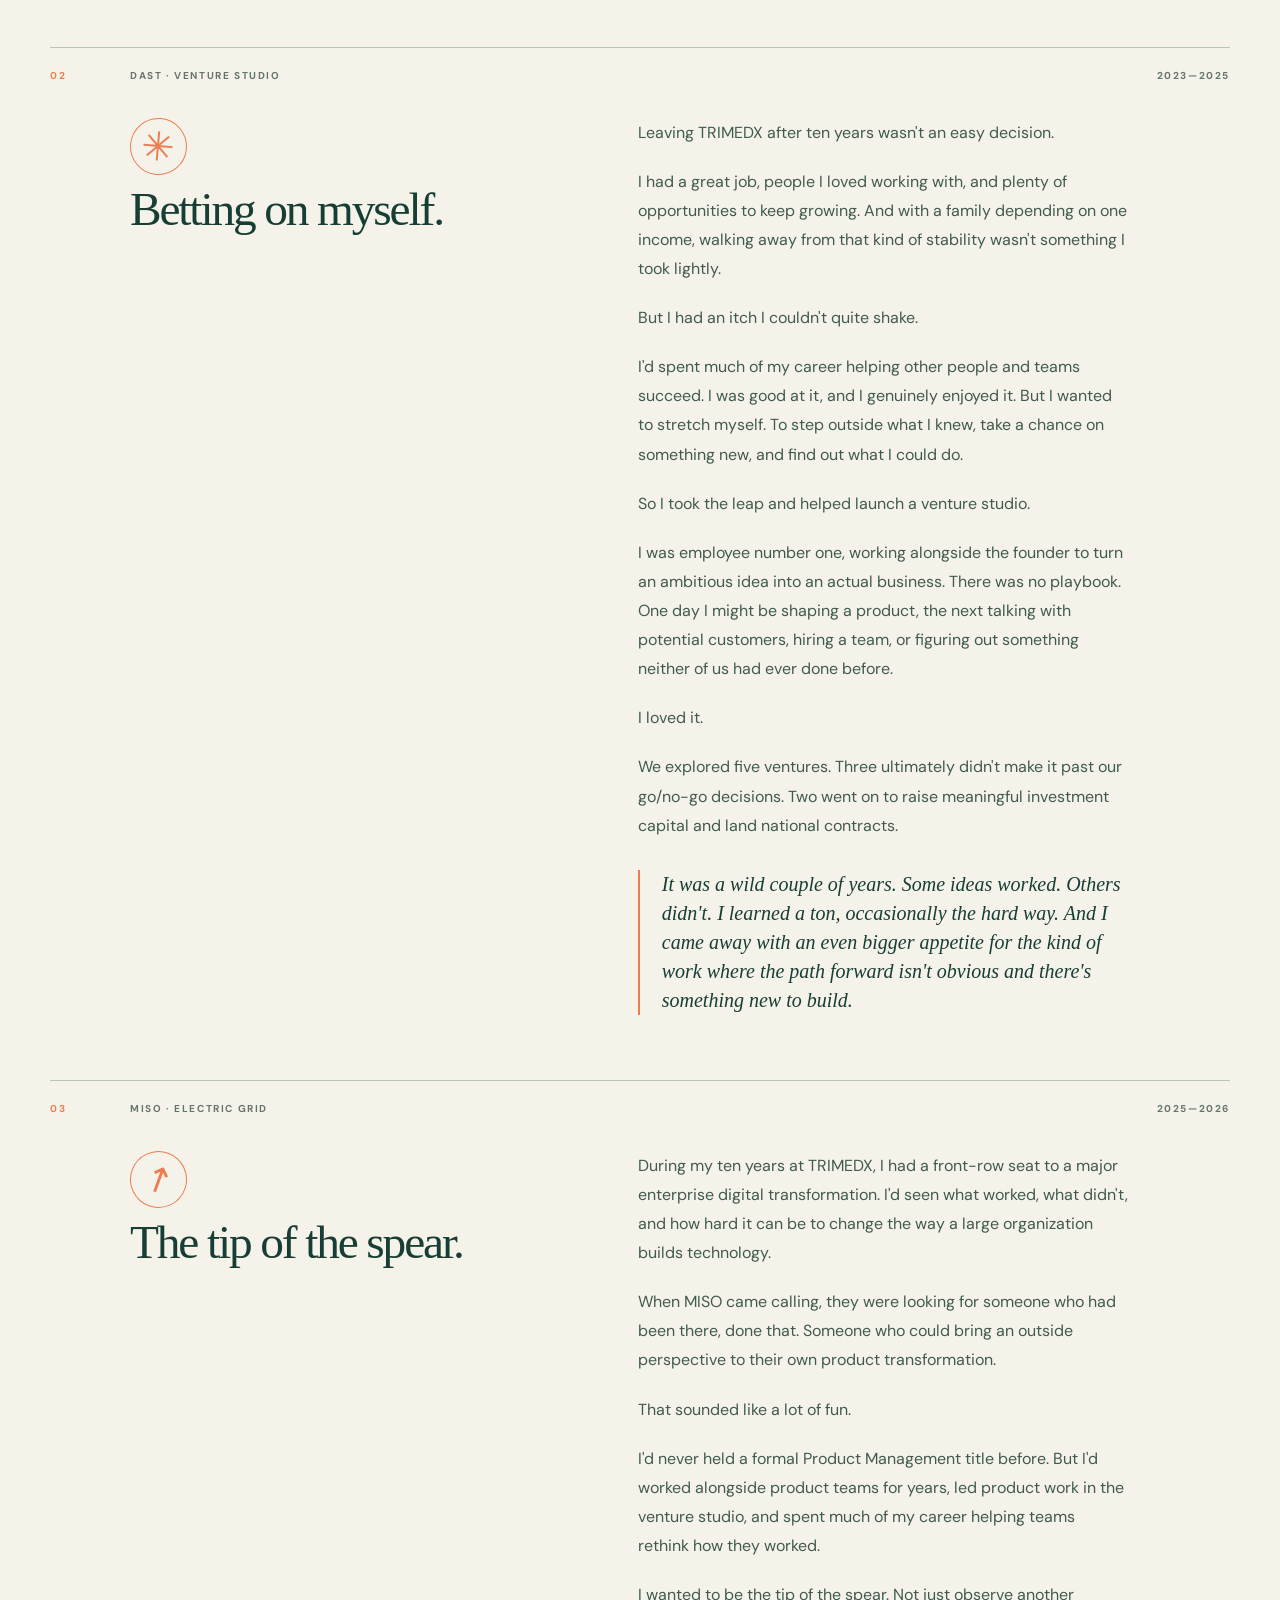
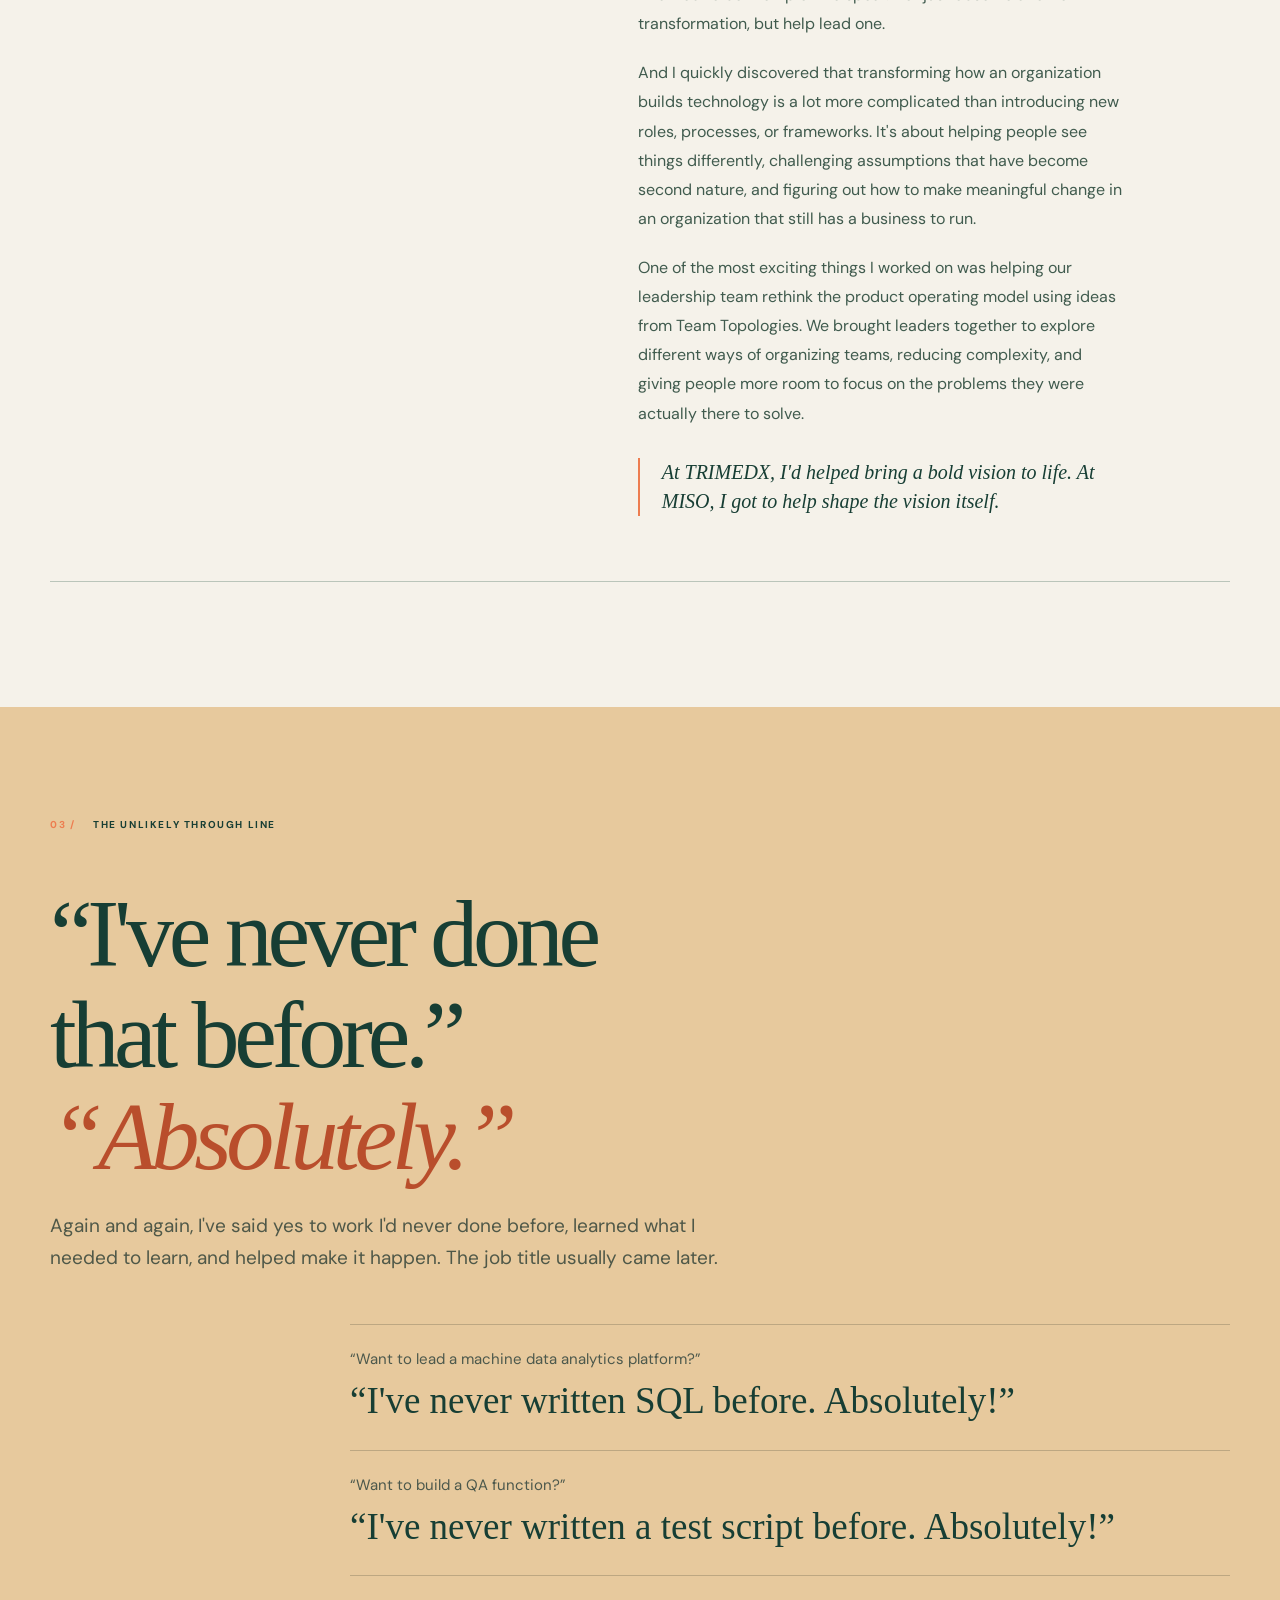
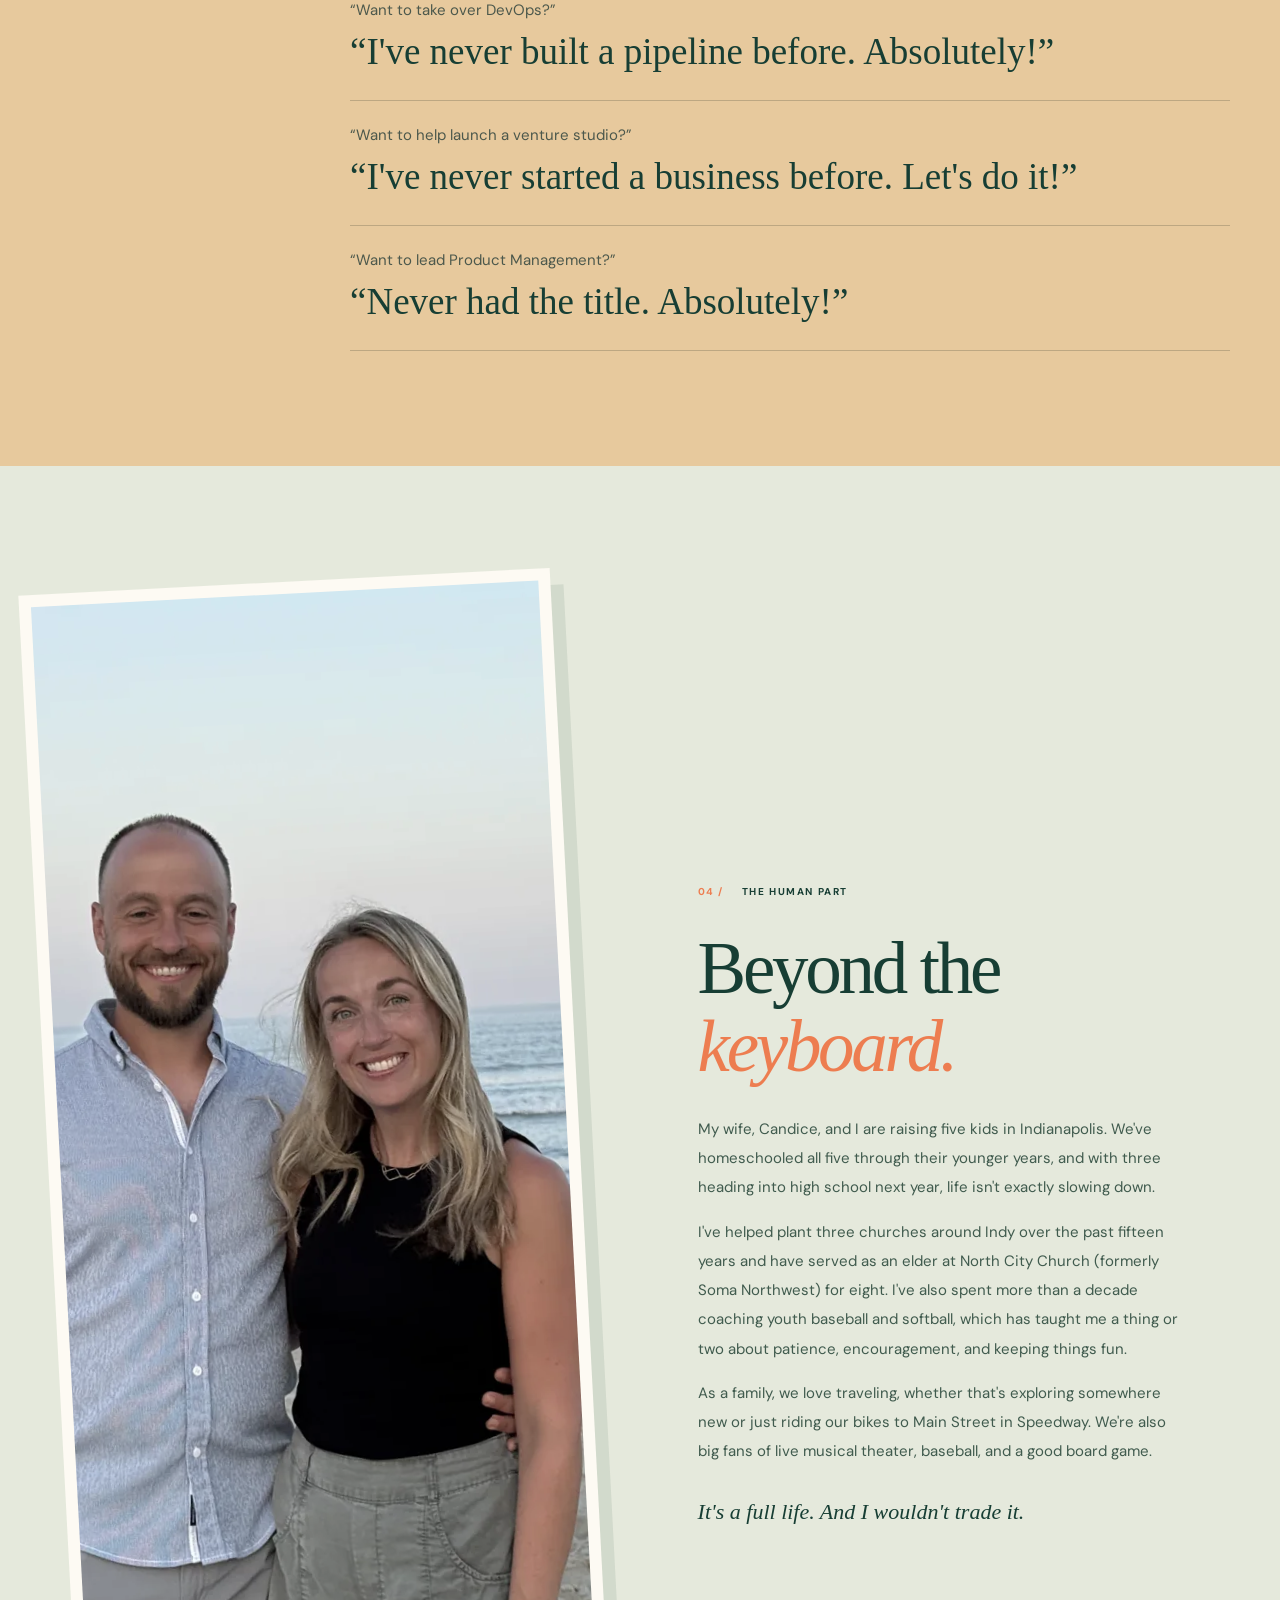
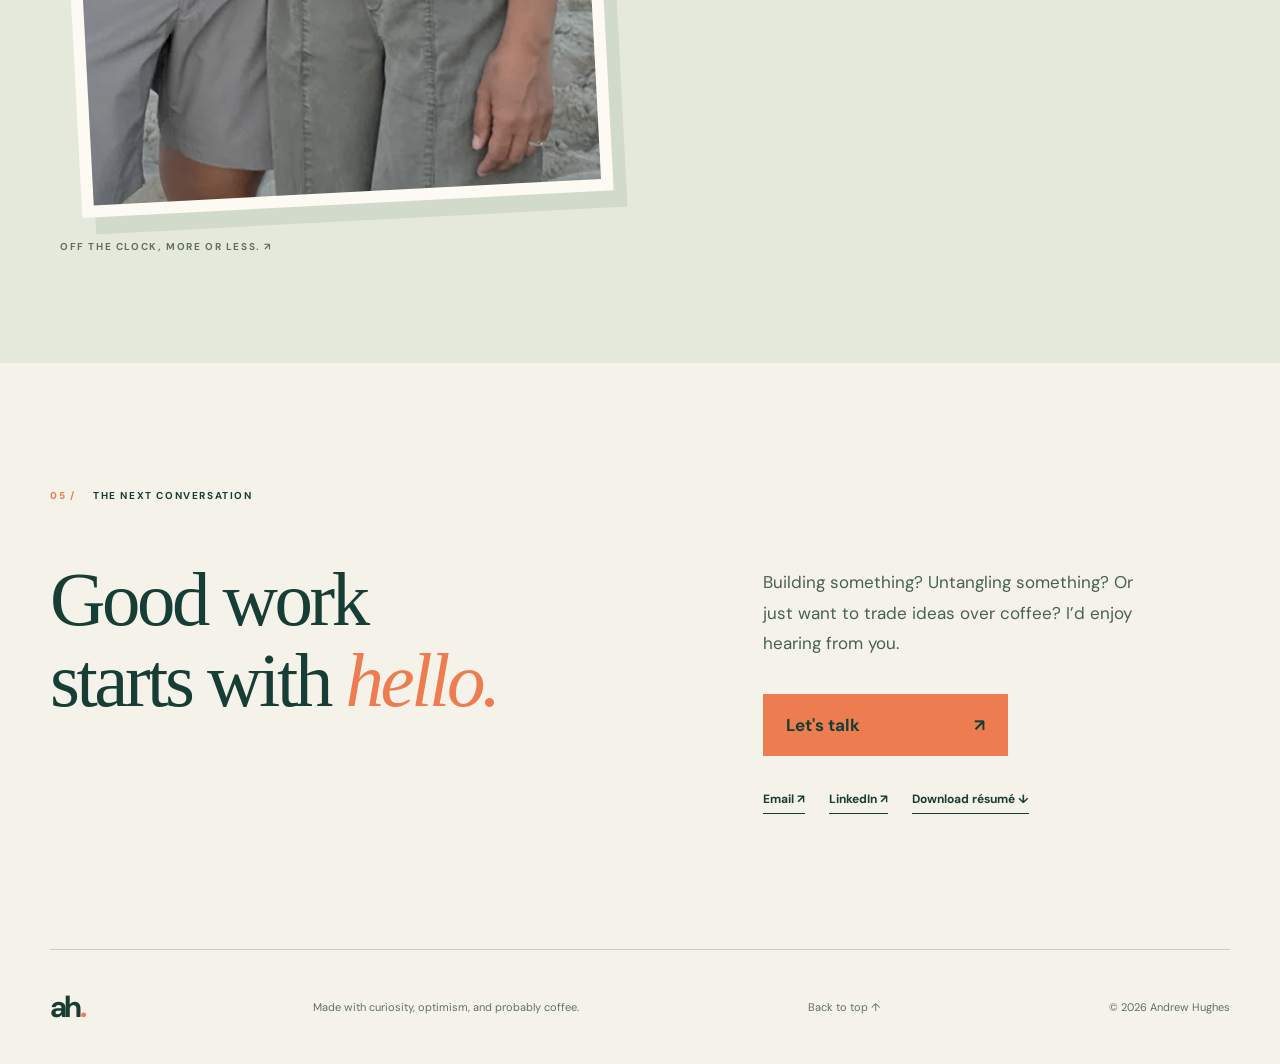
==== commit b8894f4b: "Preserve original hero headline and put approved copy beneath" ====
--- a/index.html
+++ b/index.html
@@ -34,8 +34,8 @@
 <div class="hero-kicker"><span aria-hidden="true" class="status-dot"></span> ANDREW HUGHES <span class="kicker-rule"></span> INDIANAPOLIS, IN</div>
 <div class="hero-grid">
 <div class="hero-copy">
-<h1 id="hero-heading">I’m Andrew. A bright-eyed problem solver with an enormous capacity to dream.</h1>
-<div class="hero-intro"><p>I’m endlessly curious and absolutely convinced that the best work happens when people genuinely enjoy doing it together.</p><p>But good teamwork doesn't happen by accident. People need to understand what they're trying to accomplish and why it matters. They need the trust, freedom, and support to make it happen.</p><p>I love helping create those conditions, as a leader, individual contributor, or consultant, so teams can have fun building cool stuff, together.</p></div>
+<h1 id="hero-heading">Good work<br/>is a <em>team</em><br/>sport<span class="hero-period">.</span></h1>
+<div class="hero-intro"><p>I’m Andrew. A bright-eyed problem solver with an enormous capacity to dream.</p><p>I’m endlessly curious and absolutely convinced that the best work happens when people genuinely enjoy doing it together.</p><p>But good teamwork doesn't happen by accident. People need to understand what they're trying to accomplish and why it matters. They need the trust, freedom, and support to make it happen.</p><p>I love helping create those conditions, as a leader, individual contributor, or consultant, so teams can have fun building cool stuff, together.</p></div>
 <a class="text-link hero-link" href="#about">A little more about me <span aria-hidden="true">↘</span></a>
 </div>
 <aside aria-label="A playful diagram of people, ideas, and optimism coming together" class="hero-art">
--- a/styles.css
+++ b/styles.css
@@ -24,3 +24,9 @@
 .idea-note{position:absolute;bottom:0;right:0;font-family:var(--serif);font-style:italic;font-size:15px;line-height:1.2;text-align:right;transform:rotate(-5deg)}
 .absolutely-sub{max-width:680px;line-height:1.7;font-size:19px}
 @media(max-width:750px){.site-header{backdrop-filter:blur(12px);-webkit-backdrop-filter:blur(12px)}html{scroll-padding-top:83px}section[id]{scroll-margin-top:83px}.idea-art{min-height:240px}.idea-circle{font-size:clamp(22px,5.7vw,35px)}.idea-spark{font-size:40px}.idea-note{font-size:12px}.absolutely-sub{font-size:16px}}
+
+/* Hero copy refresh: allow the longer personal headline to breathe across devices. */
+.hero h1{font-size:clamp(38px,4.5vw,66px);letter-spacing:-.055em;line-height:1.09;max-width:720px;margin-bottom:27px}
+.hero-intro p:first-child{font-weight:400;color:#365448}
+.hero-intro p{font-size:clamp(15px,1.25vw,18px);line-height:1.65;margin-bottom:17px}
+@media(max-width:750px){.hero h1{font-size:clamp(38px,9vw,62px)}.hero-intro p{font-size:16px}}
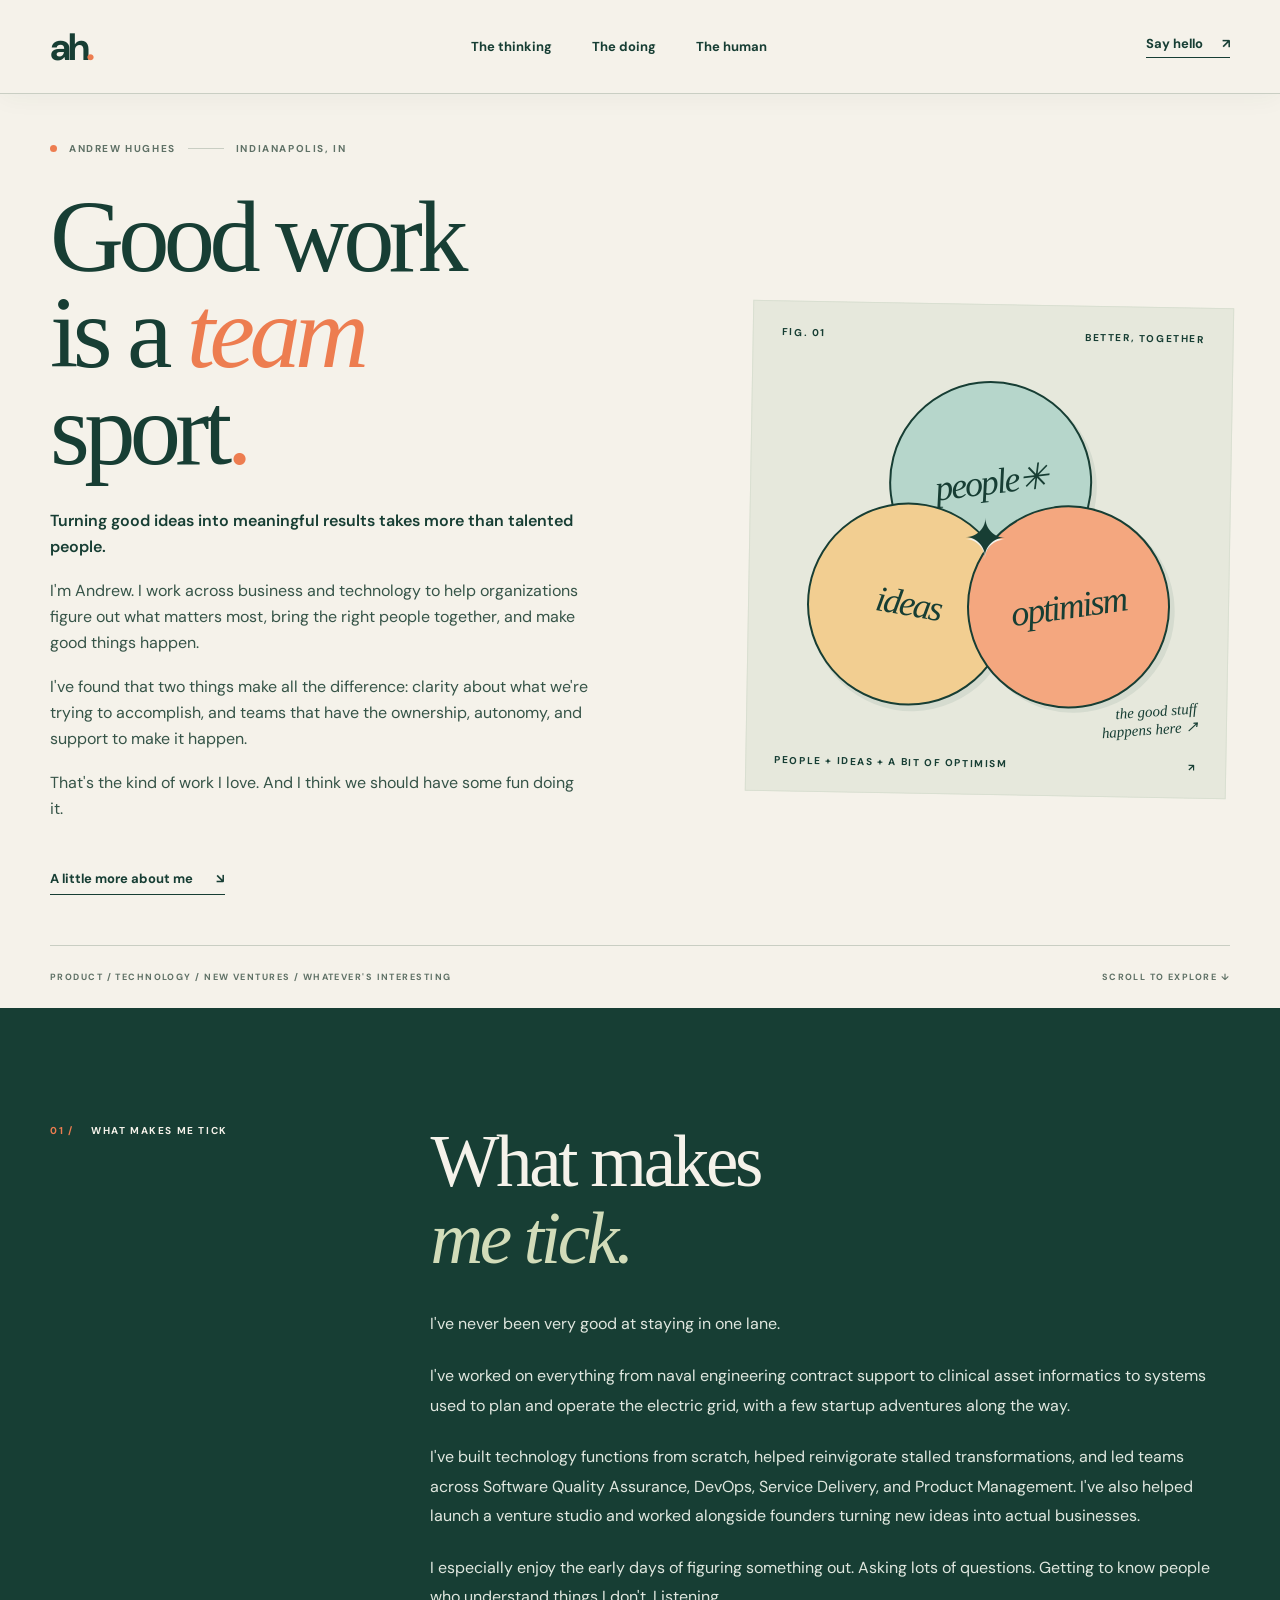
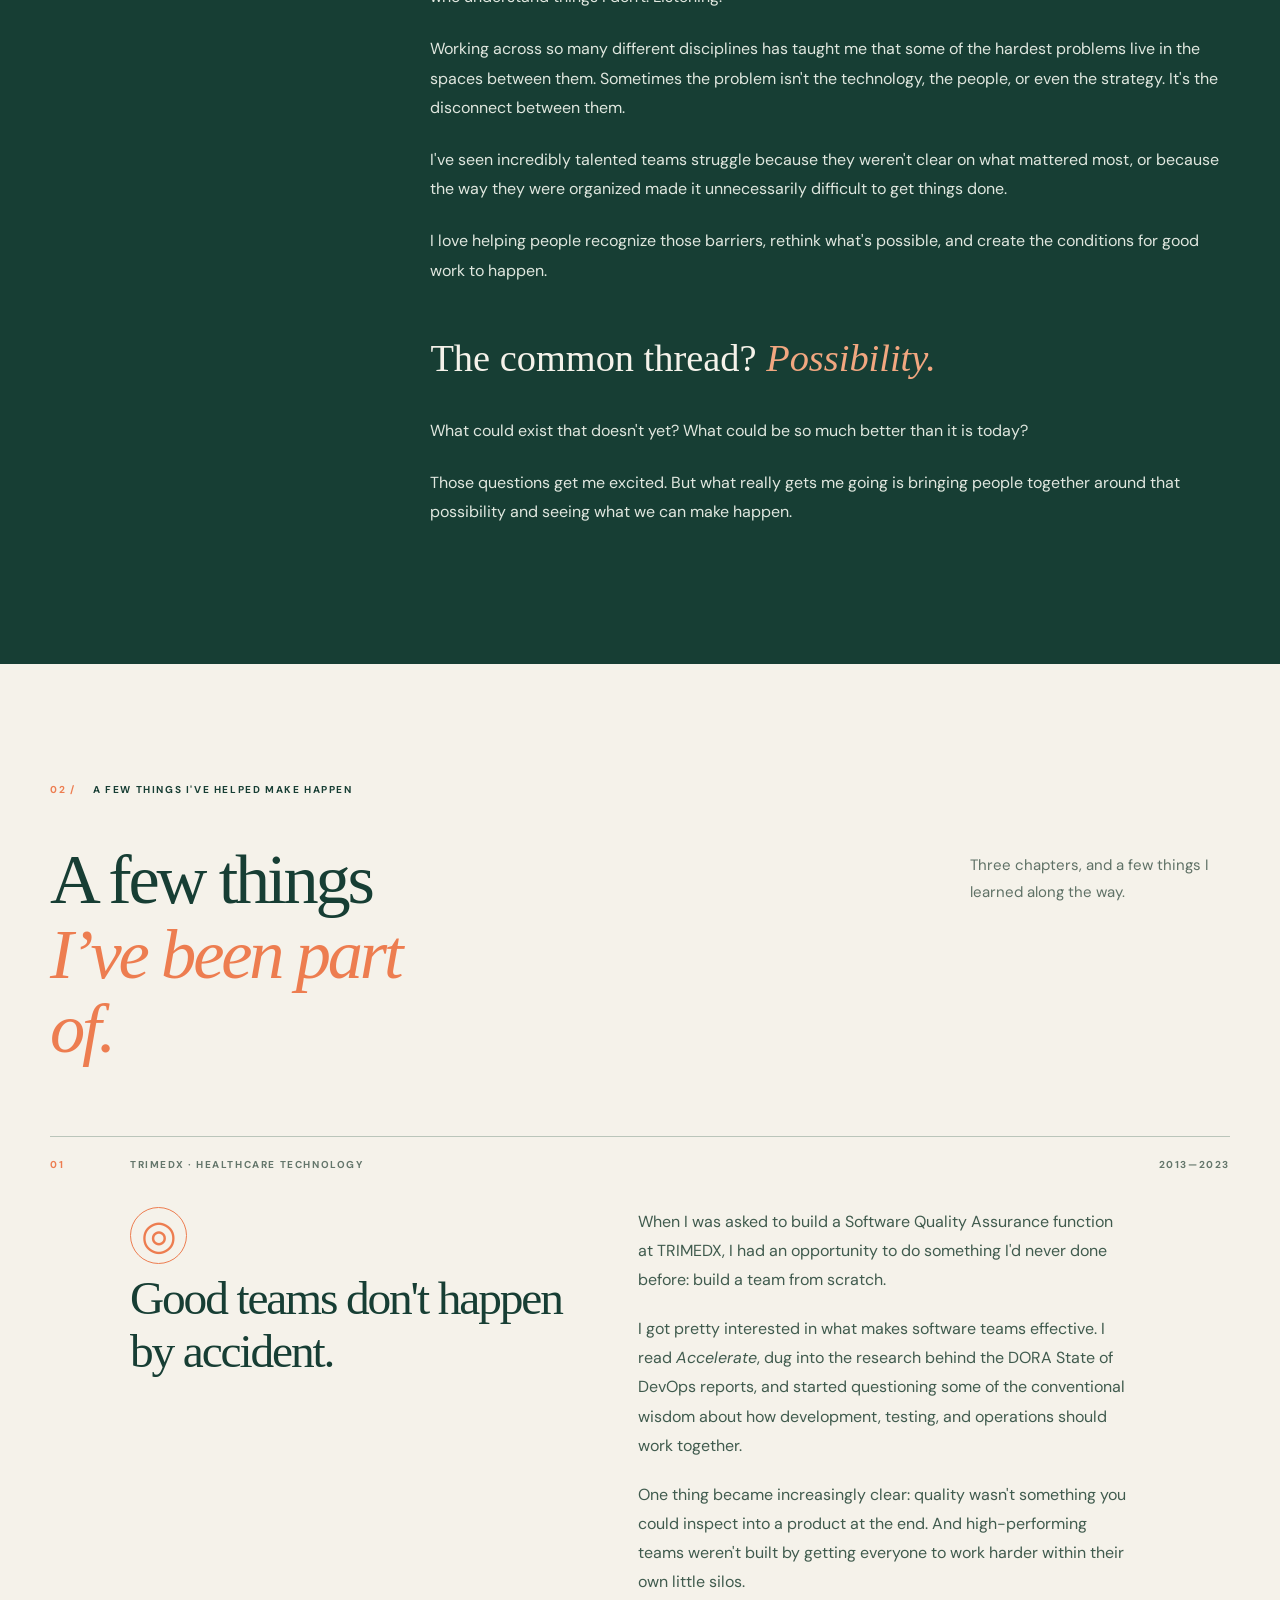
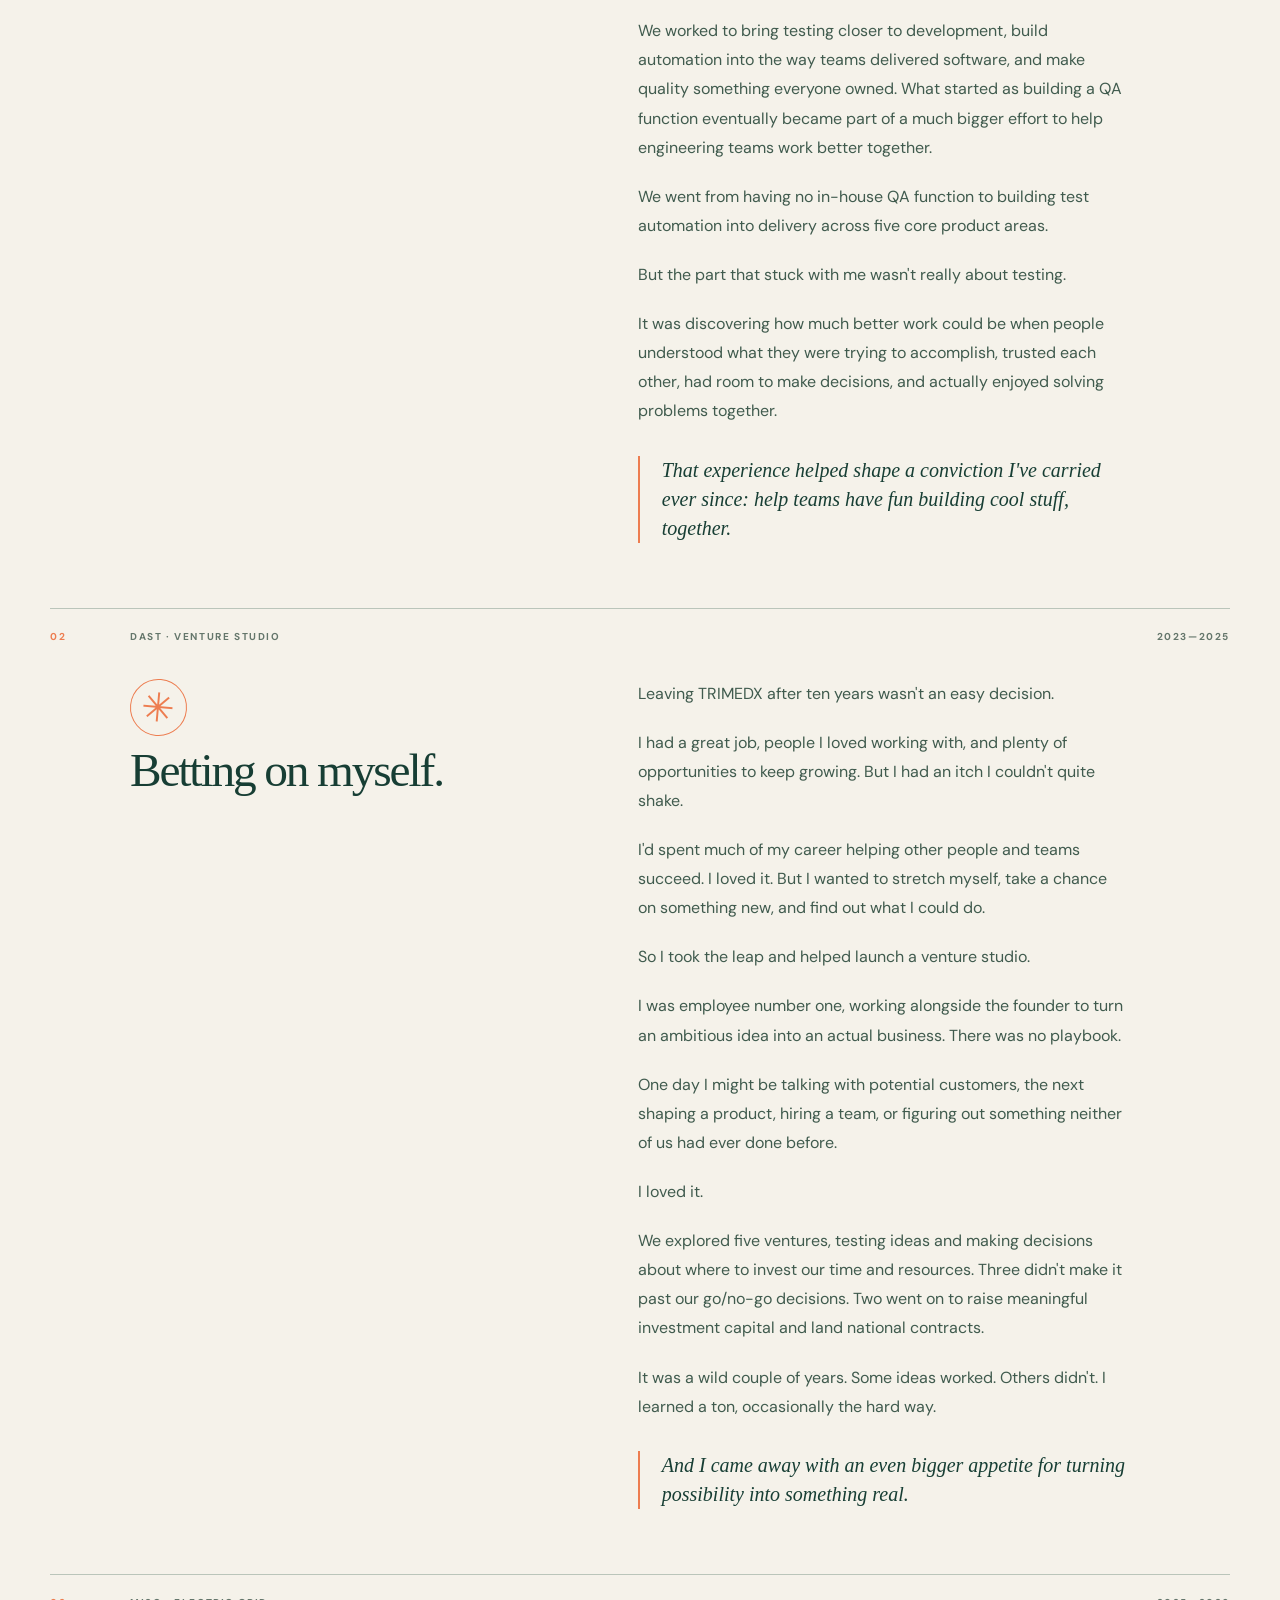
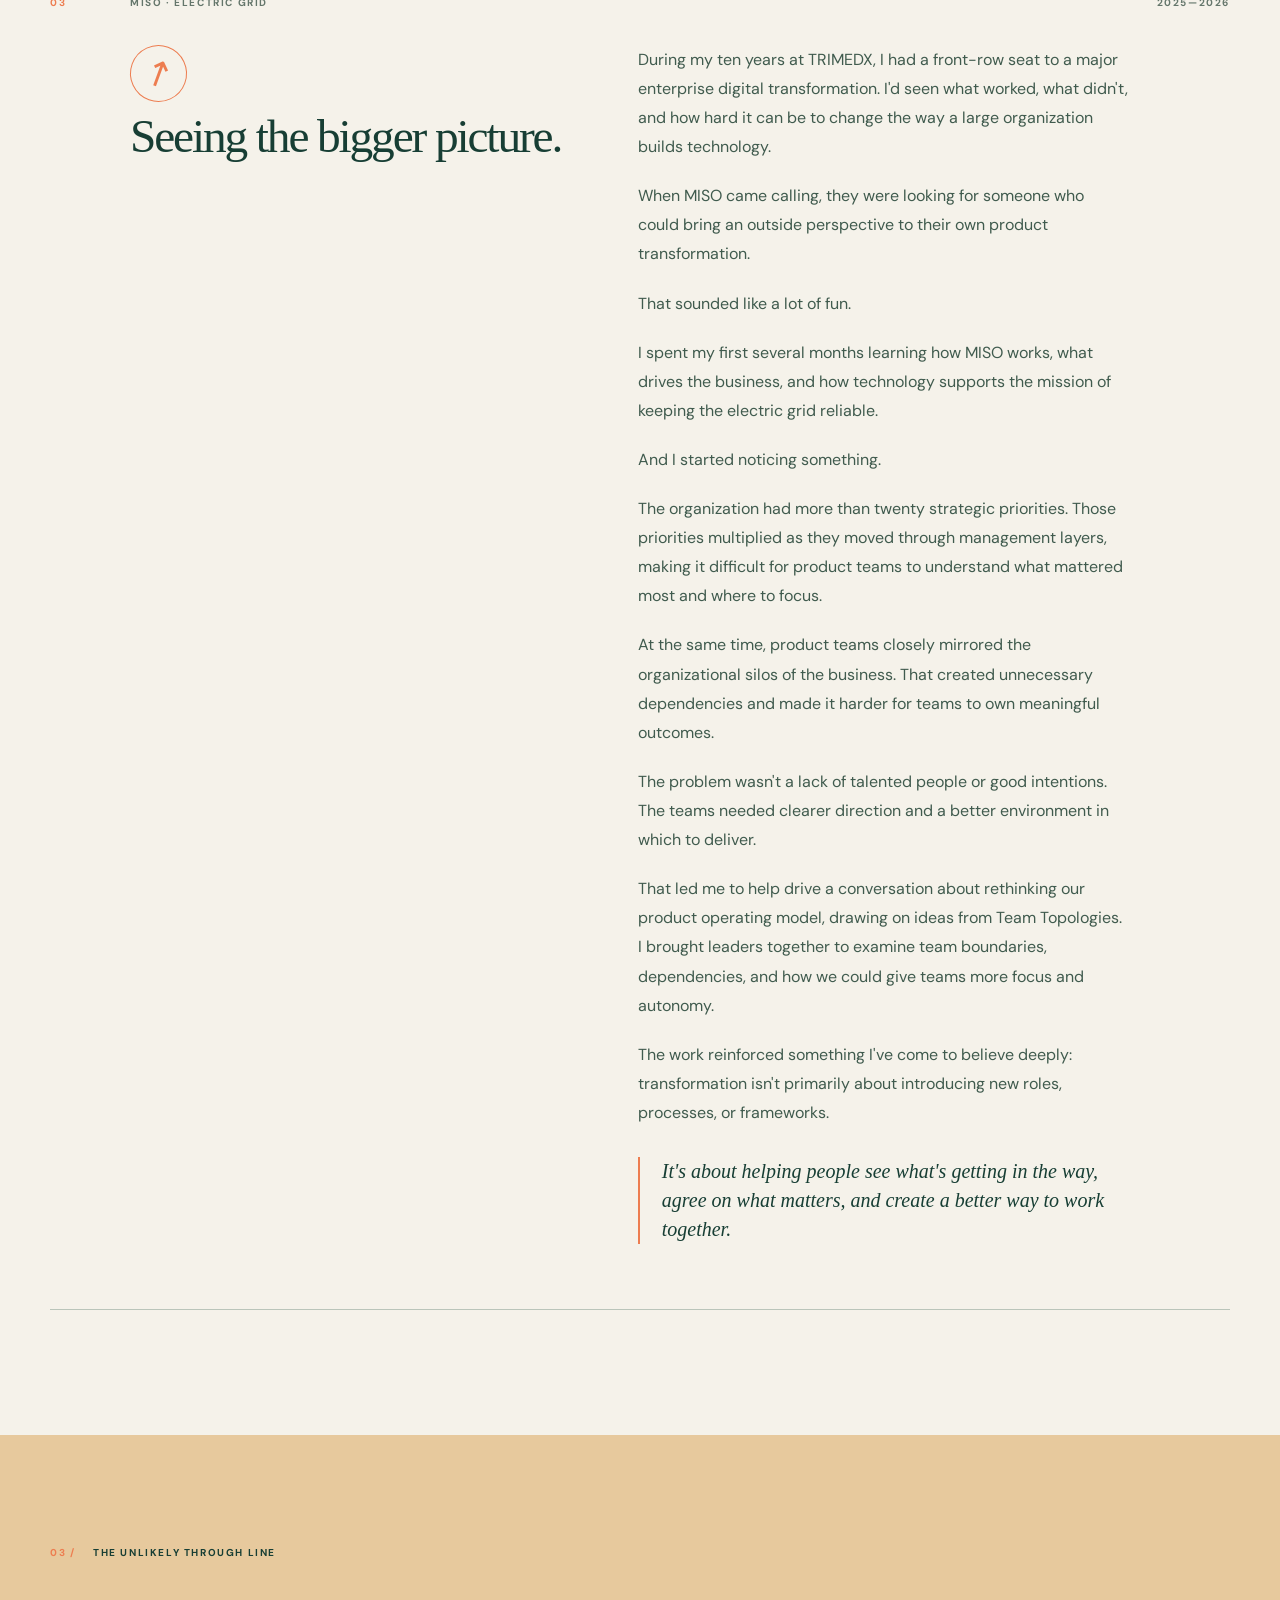
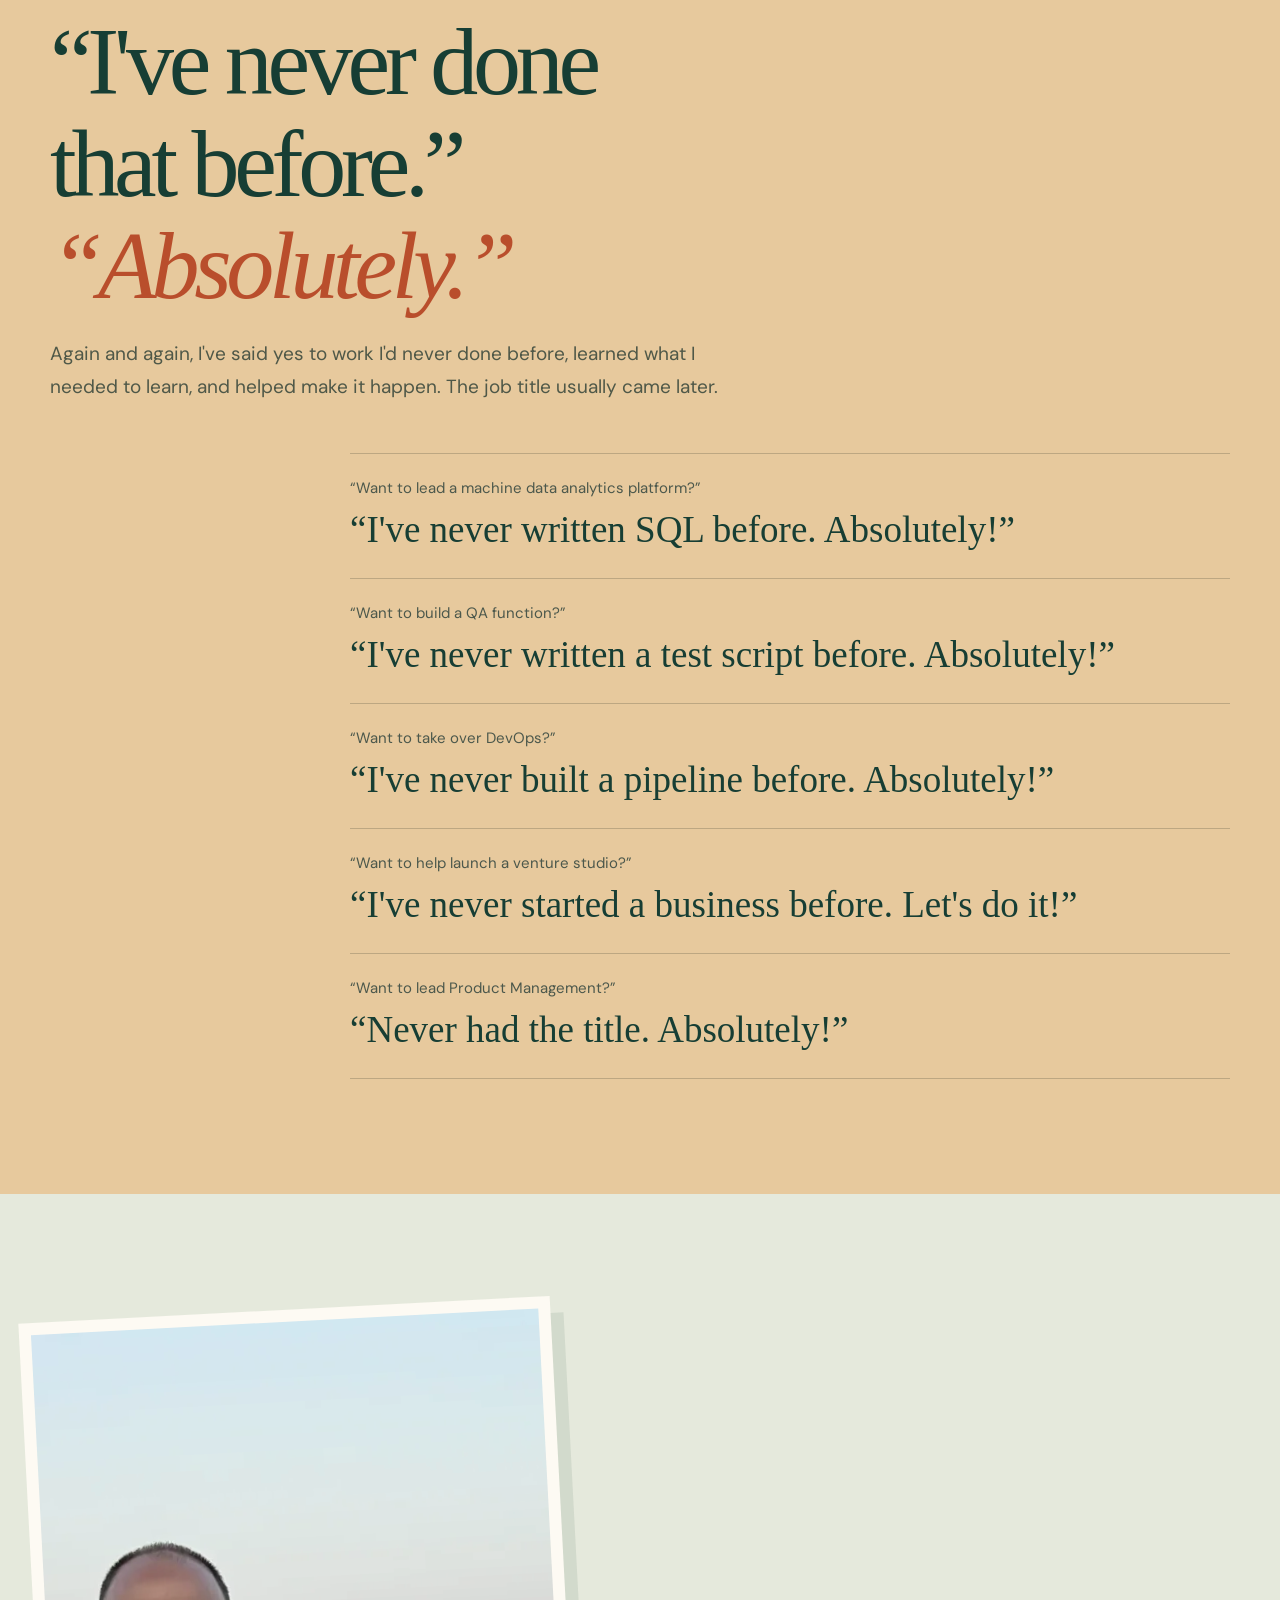
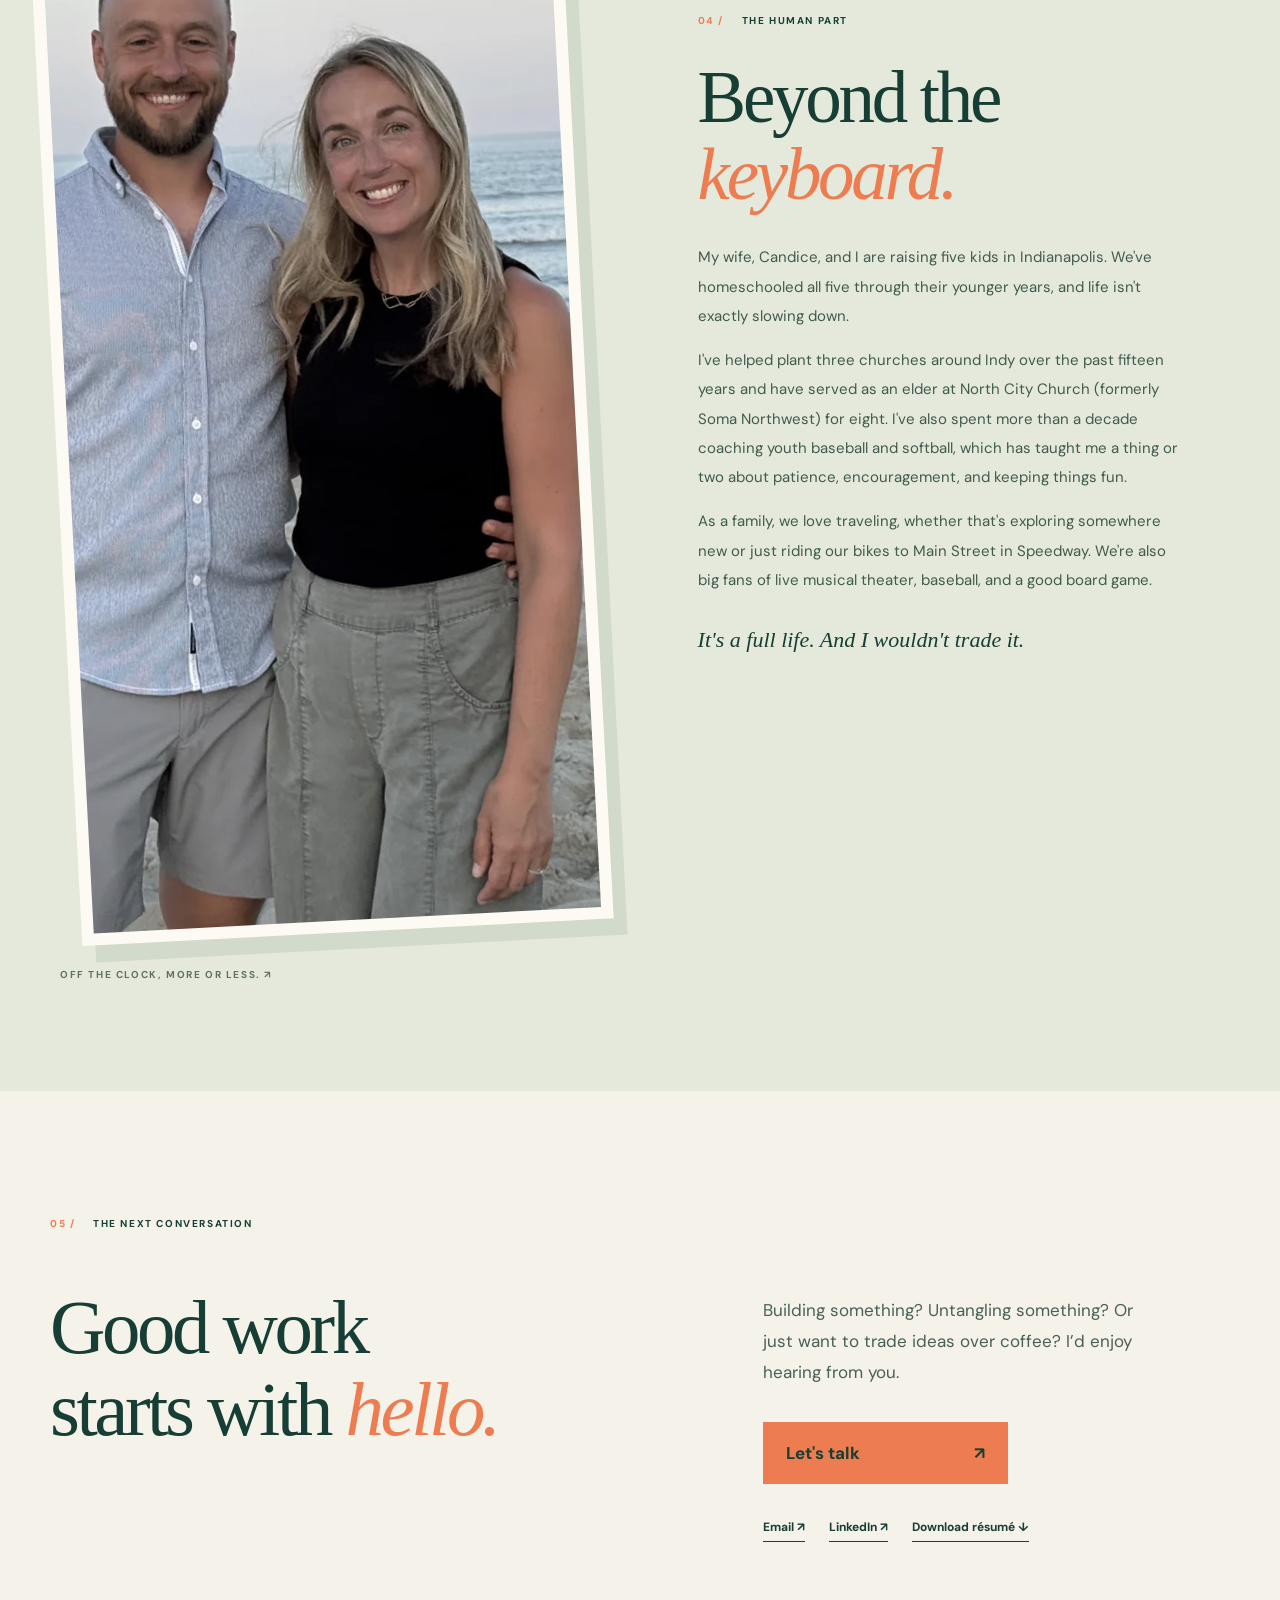
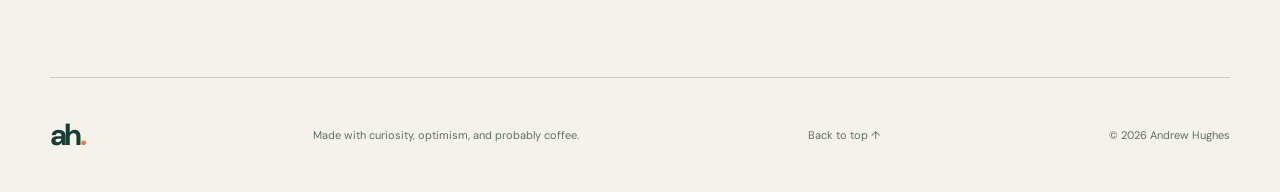
==== commit 0cf86e2e: "Stage approved website refresh in index.html" ====
--- a/index.html
+++ b/index.html
@@ -5,10 +5,10 @@
 <meta charset="utf-8"/>
 <meta content="width=device-width, initial-scale=1" name="viewport"/>
 <meta content="#f5f2ea" name="theme-color"/>
-<meta content="Andrew Hughes brings people together to solve interesting problems across product, technology, and new ventures. And tries to make the work fun along the way." name="description"/>
+<meta content="Andrew Hughes helps organizations connect strategy to execution, give teams clarity and autonomy, and turn good ideas into meaningful results across business and technology." name="description"/>
 <meta content="website" property="og:type"/>
 <meta content="Andrew Hughes — Good work is a team sport." property="og:title"/>
-<meta content="I help teams have fun building cool stuff, together." property="og:description"/>
+<meta content="Good work is a team sport. Meet Andrew Hughes, a curious, optimistic leader helping people turn good ideas into meaningful results." property="og:description"/>
 <meta content="assets/og-card.svg" property="og:image"/>
 <title>Andrew Hughes — Good work is a team sport.</title>
 <link href="assets/favicon.svg" rel="icon" type="image/svg+xml"/>
@@ -35,7 +35,7 @@
 <div class="hero-grid">
 <div class="hero-copy">
 <h1 id="hero-heading">Good work<br/>is a <em>team</em><br/>sport<span class="hero-period">.</span></h1>
-<div class="hero-intro"><p>I’m Andrew. A bright-eyed problem solver with an enormous capacity to dream.</p><p>I’m endlessly curious and absolutely convinced that the best work happens when people genuinely enjoy doing it together.</p><p>But good teamwork doesn't happen by accident. People need to understand what they're trying to accomplish and why it matters. They need the trust, freedom, and support to make it happen.</p><p>I love helping create those conditions, as a leader, individual contributor, or consultant, so teams can have fun building cool stuff, together.</p></div>
+<div class="hero-intro"><p>Turning good ideas into meaningful results takes more than talented people.</p><p>I'm Andrew. I work across business and technology to help organizations figure out what matters most, bring the right people together, and make good things happen.</p><p>I've found that two things make all the difference: clarity about what we're trying to accomplish, and teams that have the ownership, autonomy, and support to make it happen.</p><p>That's the kind of work I love. And I think we should have some fun doing it.</p></div>
 <a class="text-link hero-link" href="#about">A little more about me <span aria-hidden="true">↘</span></a>
 </div>
 <aside aria-label="A playful diagram of people, ideas, and optimism coming together" class="hero-art">
@@ -49,7 +49,7 @@
 <section aria-labelledby="about-heading" class="manifesto" id="about">
 <div class="section-wrap manifesto-inner">
 <div class="section-label"><span class="section-number">01 /</span> WHAT MAKES ME TICK</div>
-<div class="manifesto-copy"><h2 id="about-heading">What makes<br/><em>me tick.</em></h2><div class="manifesto-prose"><p>I've never been very good at staying in one lane.</p><p>I've worked on everything from naval engineering contract support to clinical asset informatics to systems used to plan and operate the electric grid, with a few startup adventures along the way.</p><p>I've built technology functions from scratch, helped reinvigorate stalled transformations, and led teams across Software Quality Assurance, DevOps, Service Delivery, and Product Management. I've also been employee number one, in the trenches helping launch a startup and venture studio.</p><p>I especially enjoy the early days of figuring something out. Asking lots of questions. Getting to know people who understand things I don't. Listening. And helping smart people bring their best selves and ideas to the table.</p><p class="thread">The common thread? <em>Possibility.</em></p><p>I love imagining what could exist that doesn't yet, or what could be so much better than it is today. But what really gets me going is bringing people together around that possibility, helping create the conditions for them to do their best work, and seeing what we can make happen together.</p></div></div>
+<div class="manifesto-copy"><h2 id="about-heading">What makes<br/><em>me tick.</em></h2><div class="manifesto-prose"><p>I've never been very good at staying in one lane.</p><p>I've worked on everything from naval engineering contract support to clinical asset informatics to systems used to plan and operate the electric grid, with a few startup adventures along the way.</p><p>I've built technology functions from scratch, helped reinvigorate stalled transformations, and led teams across Software Quality Assurance, DevOps, Service Delivery, and Product Management. I've also helped launch a venture studio and worked alongside founders turning new ideas into actual businesses.</p><p>I especially enjoy the early days of figuring something out. Asking lots of questions. Getting to know people who understand things I don't. Listening.</p><p>Working across so many different disciplines has taught me that some of the hardest problems live in the spaces between them. Sometimes the problem isn't the technology, the people, or even the strategy. It's the disconnect between them.</p><p>I've seen incredibly talented teams struggle because they weren't clear on what mattered most, or because the way they were organized made it unnecessarily difficult to get things done.</p><p>I love helping people recognize those barriers, rethink what's possible, and create the conditions for good work to happen.</p><p class="thread">The common thread? <em>Possibility.</em></p><p>What could exist that doesn't yet? What could be so much better than it is today?</p><p>Those questions get me excited. But what really gets me going is bringing people together around that possibility and seeing what we can make happen.</p></div></div>
 </div>
 </section>
 <section aria-labelledby="stories-heading" class="stories section-wrap" id="stories">
@@ -59,24 +59,21 @@
 <p>Three chapters, and a few things I learned along the way.</p>
 </div>
 <div class="story-list">
-
-
-
 <article class="story">
 <div class="story-meta"><span class="story-index">01</span><span>TRIMEDX · HEALTHCARE TECHNOLOGY</span><span>2013—2023</span></div>
-<div class="story-content"><div><div aria-hidden="true" class="story-symbol hands">◎</div><h3>Good teams don’t happen by accident.</h3></div><div class="story-body"><p>When I was asked to build a Software Quality Assurance function at TRIMEDX, I had an opportunity to do something I'd never done before: build a team from scratch.</p><p>I got pretty interested in what makes software teams effective. I read <em>Accelerate</em>, dug into the research behind the DORA State of DevOps reports, and started questioning some of the conventional wisdom about how development, testing, and operations should work together.</p><p>One thing became increasingly clear to me: quality wasn't something you could inspect into a product at the end. And high-performing teams weren't built by getting everyone to work harder within their own little silos.</p><p>So we worked to bring testing closer to development, build automation into the way teams delivered software, and make quality something everyone owned.</p><p>But the part that stuck with me wasn't really about testing.</p><p>It was discovering how much better work could be when people trusted each other, had room to make decisions, and actually enjoyed solving problems together.</p><p class="story-aside">That experience helped shape a conviction I've carried ever since: help teams have fun building cool stuff, together.</p></div></div>
+<div class="story-content"><div><div aria-hidden="true" class="story-symbol hands">◎</div><h3>Good teams don't happen by accident.</h3></div><div class="story-body"><p>When I was asked to build a Software Quality Assurance function at TRIMEDX, I had an opportunity to do something I'd never done before: build a team from scratch.</p><p>I got pretty interested in what makes software teams effective. I read <em>Accelerate</em>, dug into the research behind the DORA State of DevOps reports, and started questioning some of the conventional wisdom about how development, testing, and operations should work together.</p><p>One thing became increasingly clear: quality wasn't something you could inspect into a product at the end. And high-performing teams weren't built by getting everyone to work harder within their own little silos.</p><p>We worked to bring testing closer to development, build automation into the way teams delivered software, and make quality something everyone owned. What started as building a QA function eventually became part of a much bigger effort to help engineering teams work better together.</p><p>We went from having no in-house QA function to building test automation into delivery across five core product areas.</p><p>But the part that stuck with me wasn't really about testing.</p><p>It was discovering how much better work could be when people understood what they were trying to accomplish, trusted each other, had room to make decisions, and actually enjoyed solving problems together.</p><p class="story-aside">That experience helped shape a conviction I've carried ever since: help teams have fun building cool stuff, together.</p></div></div>
 </article><article class="story">
 <div class="story-meta"><span class="story-index">02</span><span>DAST · VENTURE STUDIO</span><span>2023—2025</span></div>
-<div class="story-content"><div><div aria-hidden="true" class="story-symbol bulb">✳</div><h3>Betting on myself.</h3></div><div class="story-body"><p>Leaving TRIMEDX after ten years wasn't an easy decision.</p><p>I had a great job, people I loved working with, and plenty of opportunities to keep growing. And with a family depending on one income, walking away from that kind of stability wasn't something I took lightly.</p><p>But I had an itch I couldn't quite shake.</p><p>I'd spent much of my career helping other people and teams succeed. I was good at it, and I genuinely enjoyed it. But I wanted to stretch myself. To step outside what I knew, take a chance on something new, and find out what I could do.</p><p>So I took the leap and helped launch a venture studio.</p><p>I was employee number one, working alongside the founder to turn an ambitious idea into an actual business. There was no playbook. One day I might be shaping a product, the next talking with potential customers, hiring a team, or figuring out something neither of us had ever done before.</p><p>I loved it.</p><p>We explored five ventures. Three ultimately didn't make it past our go/no-go decisions. Two went on to raise meaningful investment capital and land national contracts.</p><p class="story-aside">It was a wild couple of years. Some ideas worked. Others didn't. I learned a ton, occasionally the hard way. And I came away with an even bigger appetite for the kind of work where the path forward isn't obvious and there's something new to build.</p></div></div>
+<div class="story-content"><div><div aria-hidden="true" class="story-symbol bulb">✳</div><h3>Betting on myself.</h3></div><div class="story-body"><p>Leaving TRIMEDX after ten years wasn't an easy decision.</p><p>I had a great job, people I loved working with, and plenty of opportunities to keep growing. But I had an itch I couldn't quite shake.</p><p>I'd spent much of my career helping other people and teams succeed. I loved it. But I wanted to stretch myself, take a chance on something new, and find out what I could do.</p><p>So I took the leap and helped launch a venture studio.</p><p>I was employee number one, working alongside the founder to turn an ambitious idea into an actual business. There was no playbook.</p><p>One day I might be talking with potential customers, the next shaping a product, hiring a team, or figuring out something neither of us had ever done before.</p><p>I loved it.</p><p>We explored five ventures, testing ideas and making decisions about where to invest our time and resources. Three didn't make it past our go/no-go decisions. Two went on to raise meaningful investment capital and land national contracts.</p><p>It was a wild couple of years. Some ideas worked. Others didn't. I learned a ton, occasionally the hard way.</p><p class="story-aside">And I came away with an even bigger appetite for turning possibility into something real.</p></div></div>
 </article><article class="story">
 <div class="story-meta"><span class="story-index">03</span><span>MISO · ELECTRIC GRID</span><span>2025—2026</span></div>
-<div class="story-content"><div><div aria-hidden="true" class="story-symbol">↗</div><h3>The tip of the spear.</h3></div><div class="story-body"><p>During my ten years at TRIMEDX, I had a front-row seat to a major enterprise digital transformation. I'd seen what worked, what didn't, and how hard it can be to change the way a large organization builds technology.</p><p>When MISO came calling, they were looking for someone who had been there, done that. Someone who could bring an outside perspective to their own product transformation.</p><p>That sounded like a lot of fun.</p><p>I'd never held a formal Product Management title before. But I'd worked alongside product teams for years, led product work in the venture studio, and spent much of my career helping teams rethink how they worked.</p><p>I wanted to be the tip of the spear. Not just observe another transformation, but help lead one.</p><p>And I quickly discovered that transforming how an organization builds technology is a lot more complicated than introducing new roles, processes, or frameworks. It's about helping people see things differently, challenging assumptions that have become second nature, and figuring out how to make meaningful change in an organization that still has a business to run.</p><p>One of the most exciting things I worked on was helping our leadership team rethink the product operating model using ideas from Team Topologies. We brought leaders together to explore different ways of organizing teams, reducing complexity, and giving people more room to focus on the problems they were actually there to solve.</p><p class="story-aside">At TRIMEDX, I'd helped bring a bold vision to life. At MISO, I got to help shape the vision itself.</p></div></div>
+<div class="story-content"><div><div aria-hidden="true" class="story-symbol">↗</div><h3>Seeing the bigger picture.</h3></div><div class="story-body"><p>During my ten years at TRIMEDX, I had a front-row seat to a major enterprise digital transformation. I'd seen what worked, what didn't, and how hard it can be to change the way a large organization builds technology.</p><p>When MISO came calling, they were looking for someone who could bring an outside perspective to their own product transformation.</p><p>That sounded like a lot of fun.</p><p>I spent my first several months learning how MISO works, what drives the business, and how technology supports the mission of keeping the electric grid reliable.</p><p>And I started noticing something.</p><p>The organization had more than twenty strategic priorities. Those priorities multiplied as they moved through management layers, making it difficult for product teams to understand what mattered most and where to focus.</p><p>At the same time, product teams closely mirrored the organizational silos of the business. That created unnecessary dependencies and made it harder for teams to own meaningful outcomes.</p><p>The problem wasn't a lack of talented people or good intentions. The teams needed clearer direction and a better environment in which to deliver.</p><p>That led me to help drive a conversation about rethinking our product operating model, drawing on ideas from Team Topologies. I brought leaders together to examine team boundaries, dependencies, and how we could give teams more focus and autonomy.</p><p>The work reinforced something I've come to believe deeply: transformation isn't primarily about introducing new roles, processes, or frameworks.</p><p class="story-aside">It's about helping people see what's getting in the way, agree on what matters, and create a better way to work together.</p></div></div>
 </article></div>
 </section>
 <section aria-labelledby="absolutely-heading" class="absolutely"><div class="section-wrap"><div class="section-label"><span class="section-number">03 /</span> THE UNLIKELY THROUGH LINE</div><h2 id="absolutely-heading">“I've never done<br/>that before.”<br/><em>“Absolutely.”</em></h2><p class="absolutely-sub">Again and again, I've said yes to work I'd never done before, learned what I needed to learn, and helped make it happen. The job title usually came later.</p><div class="yes-list"><div class="yes-item"><p>“Want to lead a machine data analytics platform?”</p><strong>“I've never written SQL before. Absolutely!”</strong></div><div class="yes-item"><p>“Want to build a QA function?”</p><strong>“I've never written a test script before. Absolutely!”</strong></div><div class="yes-item"><p>“Want to take over DevOps?”</p><strong>“I've never built a pipeline before. Absolutely!”</strong></div><div class="yes-item"><p>“Want to help launch a venture studio?”</p><strong>“I've never started a business before. Let's do it!”</strong></div><div class="yes-item"><p>“Want to lead Product Management?”</p><strong>“Never had the title. Absolutely!”</strong></div></div></div></section><section aria-labelledby="human-heading" class="human" id="human">
 <div class="section-wrap human-grid">
 <div class="human-photo-block"><div class="photo-frame"><img alt="Andrew and Candice smiling together at the beach" height="1200" loading="lazy" src="assets/andrew-candice.webp" width="1600"/></div><span class="photo-caption">OFF THE CLOCK, MORE OR LESS. ↗</span></div>
-<div class="human-content"><div class="section-label"><span class="section-number">04 /</span> THE HUMAN PART</div><h2 id="human-heading">Beyond the<br/><em>keyboard.</em></h2><p>My wife, Candice, and I are raising five kids in Indianapolis. We've homeschooled all five through their younger years, and with three heading into high school next year, life isn't exactly slowing down.</p><p>I've helped plant three churches around Indy over the past fifteen years and have served as an elder at North City Church (formerly Soma Northwest) for eight. I've also spent more than a decade coaching youth baseball and softball, which has taught me a thing or two about patience, encouragement, and keeping things fun.</p><p>As a family, we love traveling, whether that's exploring somewhere new or just riding our bikes to Main Street in Speedway. We're also big fans of live musical theater, baseball, and a good board game.</p><p class="handnote">It's a full life. And I wouldn't trade it.</p></div>
+<div class="human-content"><div class="section-label"><span class="section-number">04 /</span> THE HUMAN PART</div><h2 id="human-heading">Beyond the<br/><em>keyboard.</em></h2><p>My wife, Candice, and I are raising five kids in Indianapolis. We've homeschooled all five through their younger years, and life isn't exactly slowing down.</p><p>I've helped plant three churches around Indy over the past fifteen years and have served as an elder at North City Church (formerly Soma Northwest) for eight. I've also spent more than a decade coaching youth baseball and softball, which has taught me a thing or two about patience, encouragement, and keeping things fun.</p><p>As a family, we love traveling, whether that's exploring somewhere new or just riding our bikes to Main Street in Speedway. We're also big fans of live musical theater, baseball, and a good board game.</p><p class="handnote">It's a full life. And I wouldn't trade it.</p></div>
 </div>
 </section>
 <section aria-labelledby="contact-heading" class="contact section-wrap" id="contact">
--- a/styles.css
+++ b/styles.css
@@ -25,8 +25,7 @@
 .absolutely-sub{max-width:680px;line-height:1.7;font-size:19px}
 @media(max-width:750px){.site-header{backdrop-filter:blur(12px);-webkit-backdrop-filter:blur(12px)}html{scroll-padding-top:83px}section[id]{scroll-margin-top:83px}.idea-art{min-height:240px}.idea-circle{font-size:clamp(22px,5.7vw,35px)}.idea-spark{font-size:40px}.idea-note{font-size:12px}.absolutely-sub{font-size:16px}}
 
-/* Hero copy refresh: allow the longer personal headline to breathe across devices. */
-.hero h1{font-size:clamp(38px,4.5vw,66px);letter-spacing:-.055em;line-height:1.09;max-width:720px;margin-bottom:27px}
-.hero-intro p:first-child{font-weight:400;color:#365448}
+/* Hero supporting copy: preserve original headline styling. */
 .hero-intro p{font-size:clamp(15px,1.25vw,18px);line-height:1.65;margin-bottom:17px}
-@media(max-width:750px){.hero h1{font-size:clamp(38px,9vw,62px)}.hero-intro p{font-size:16px}}
+.hero-intro p:first-child{font-weight:600;color:var(--ink)}
+@media(max-width:750px){.hero-intro p{font-size:16px}}
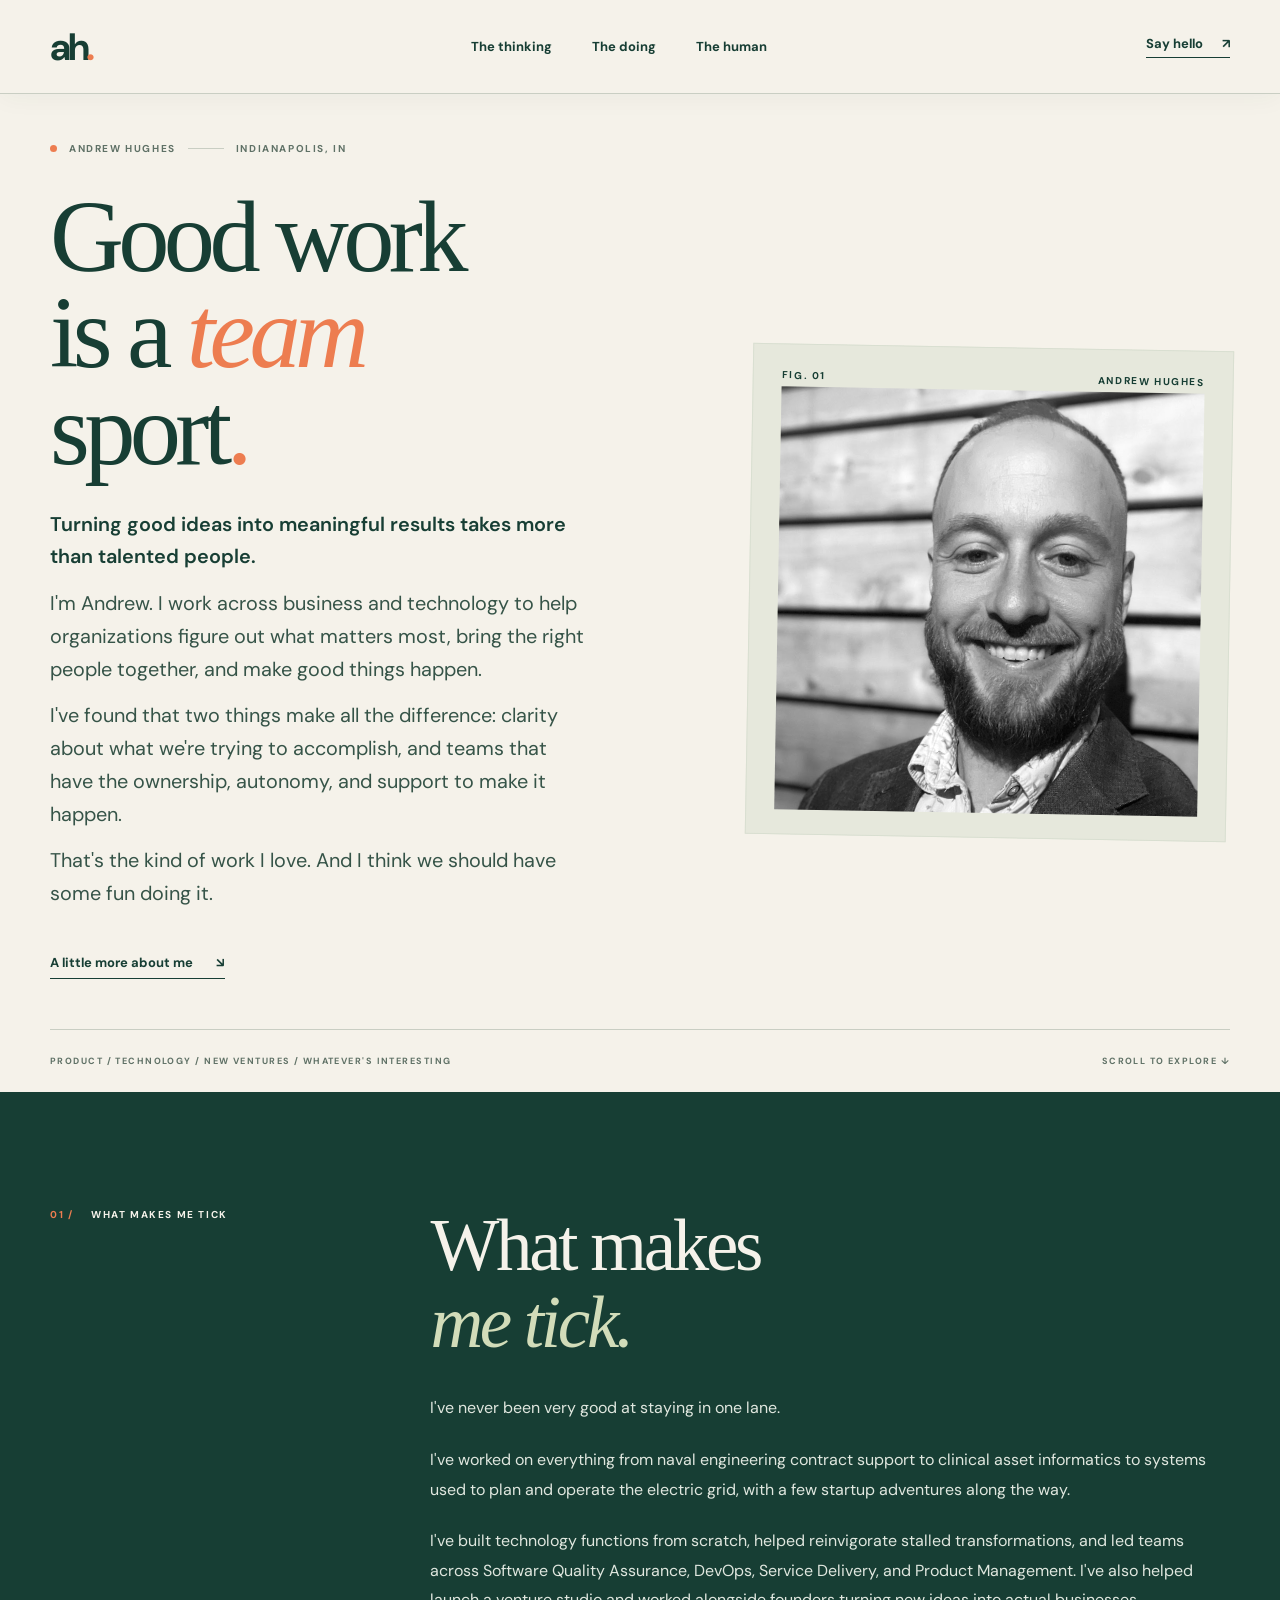
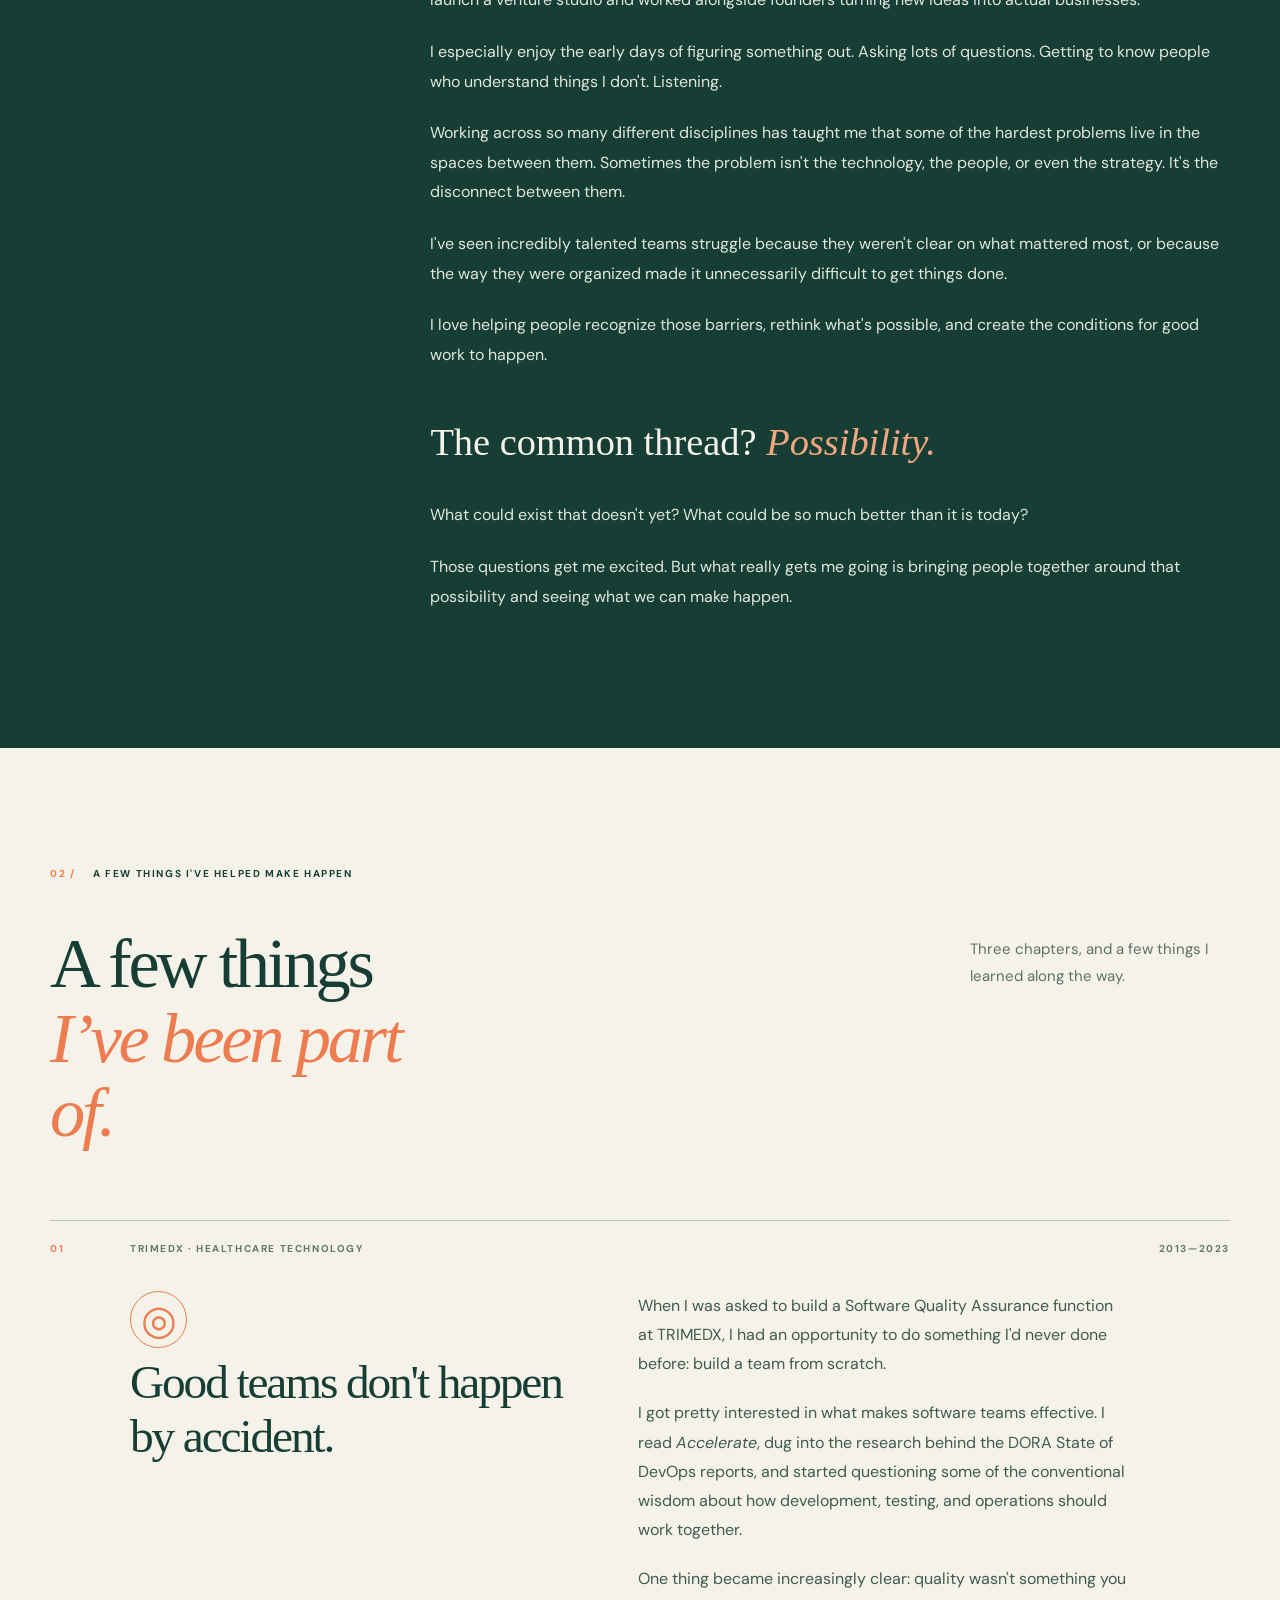
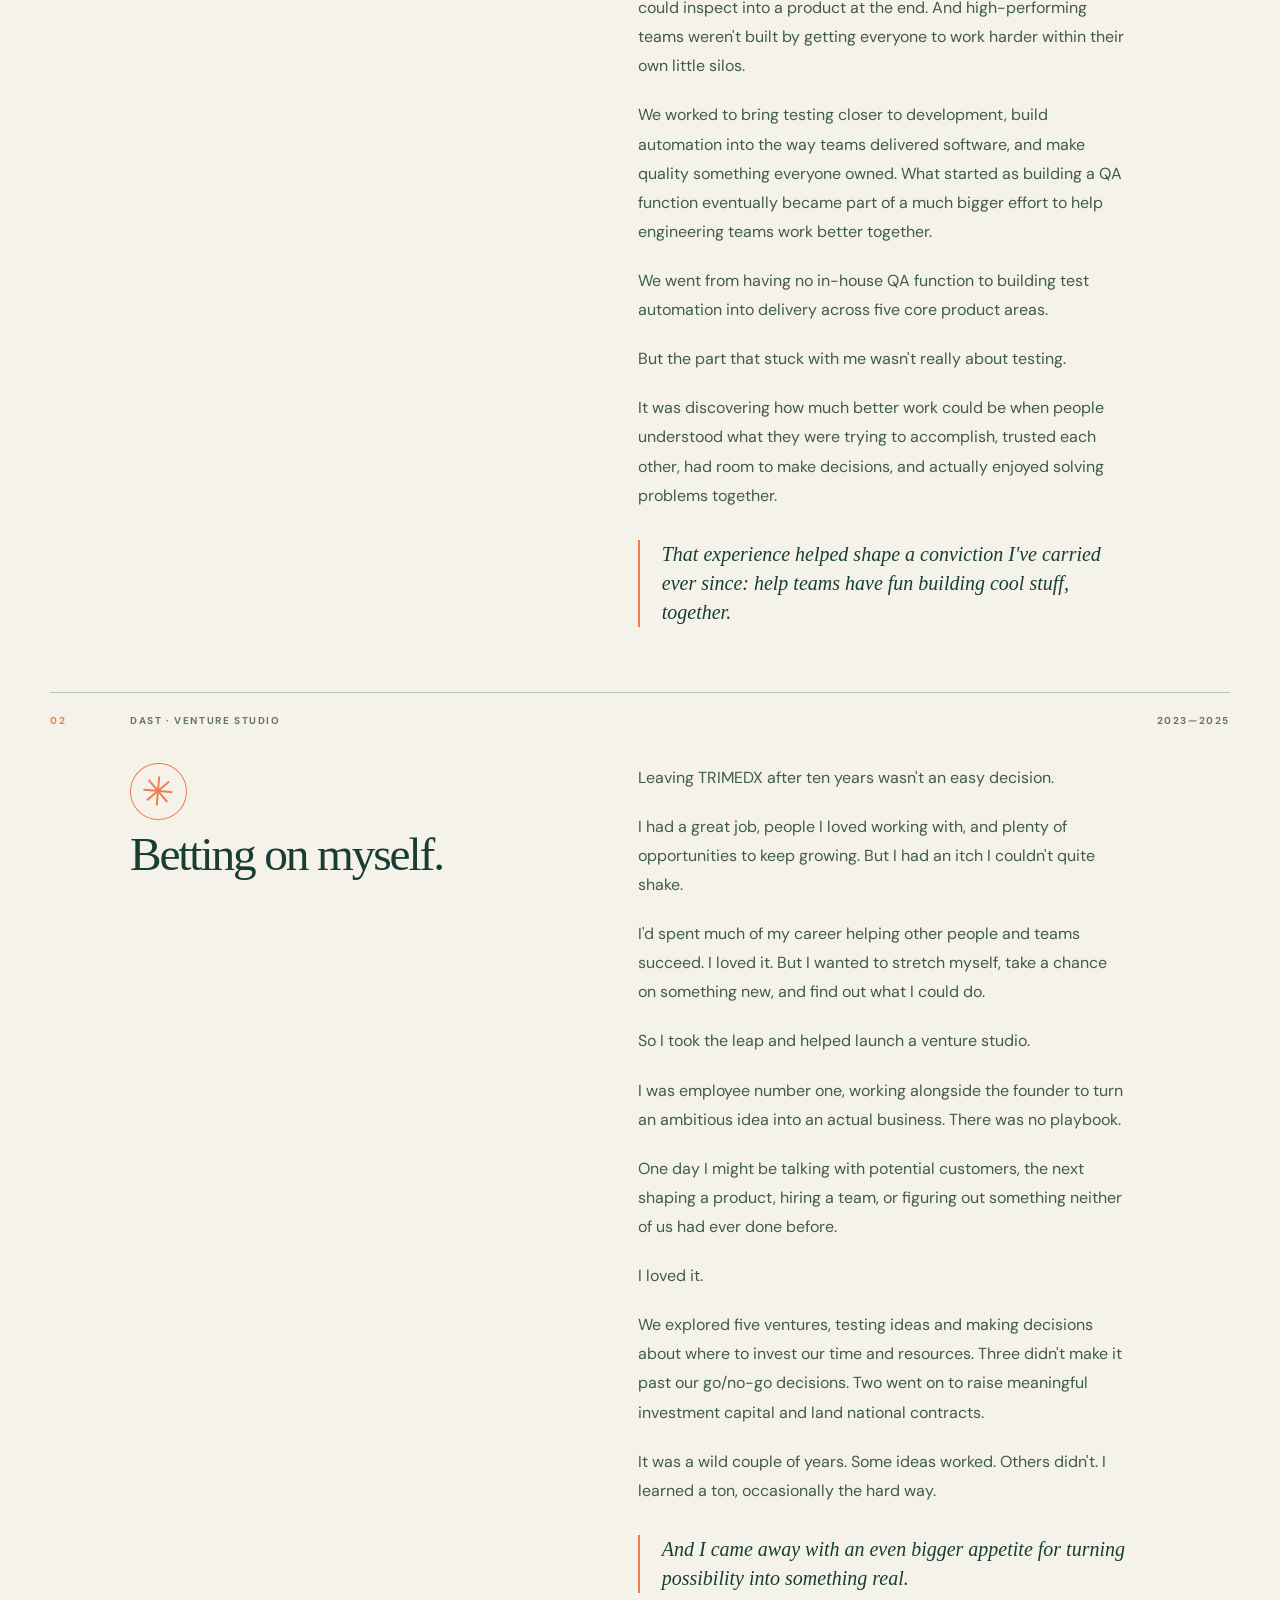
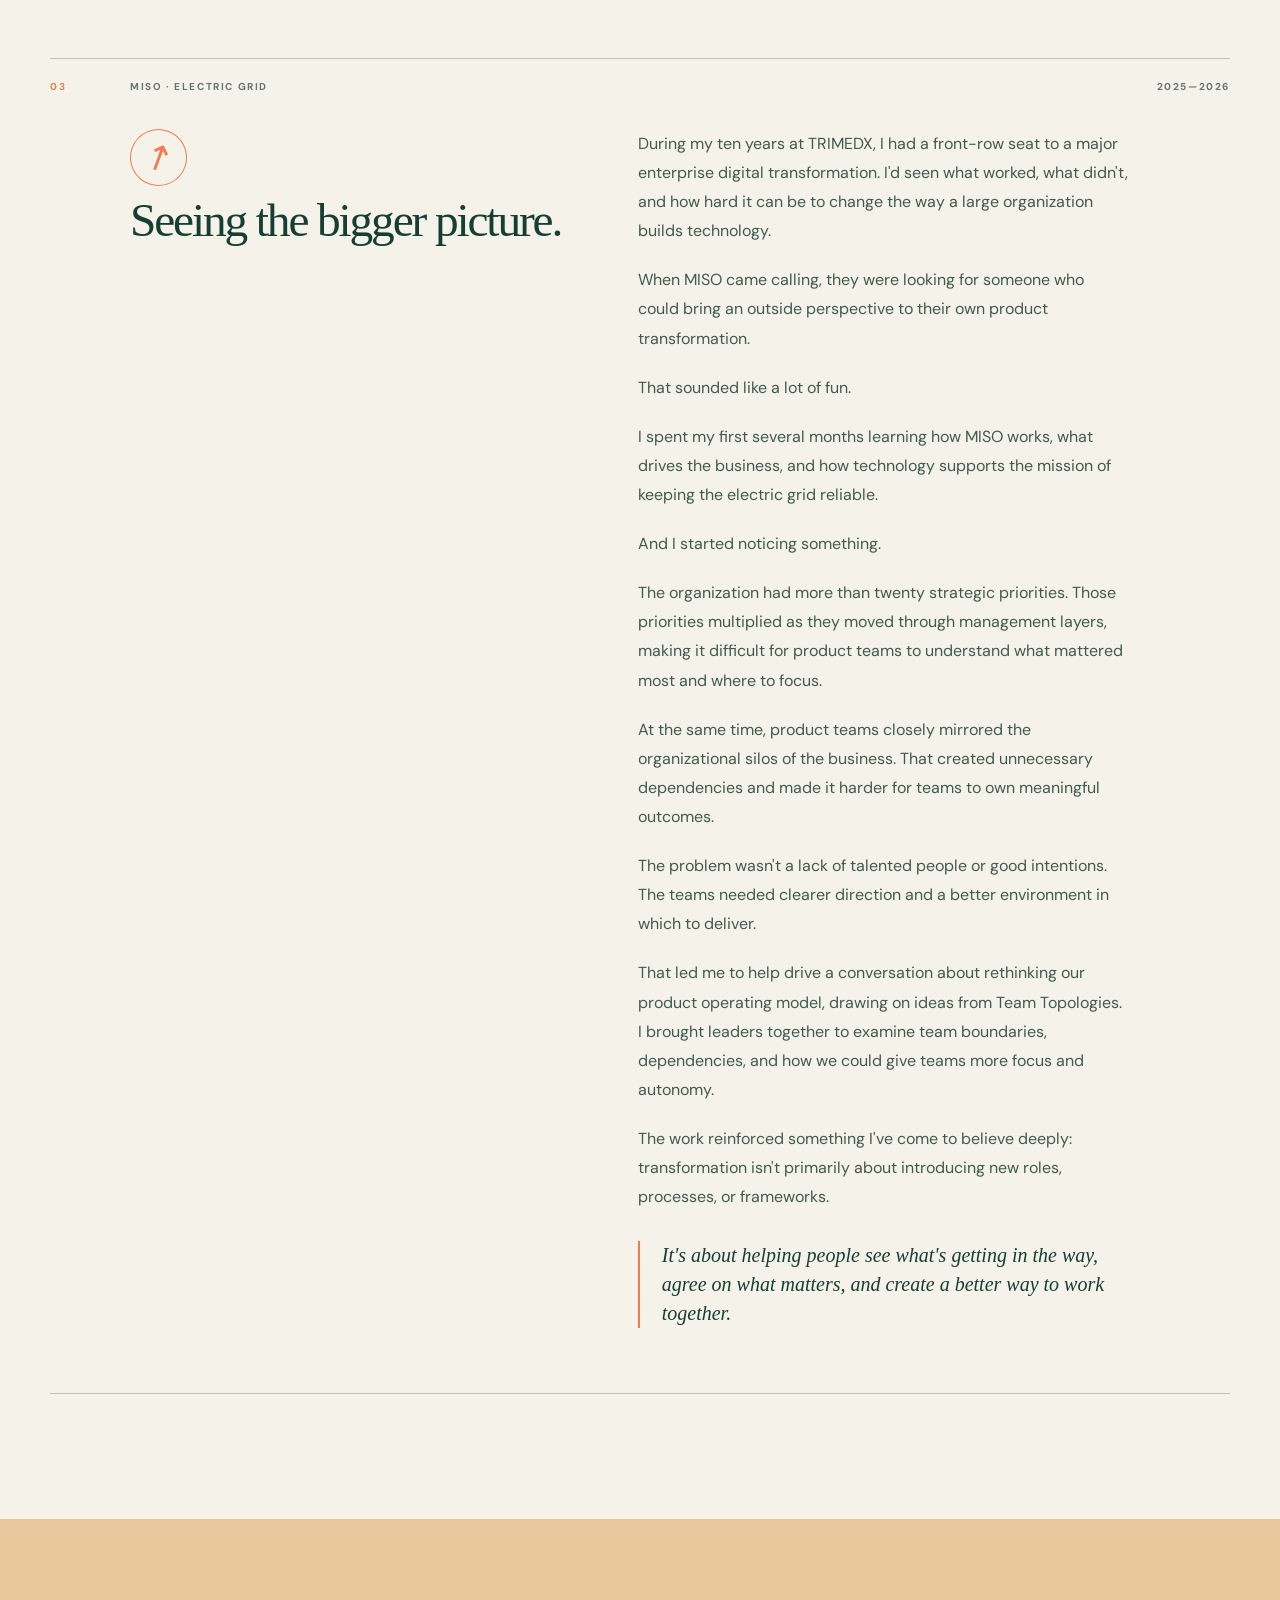
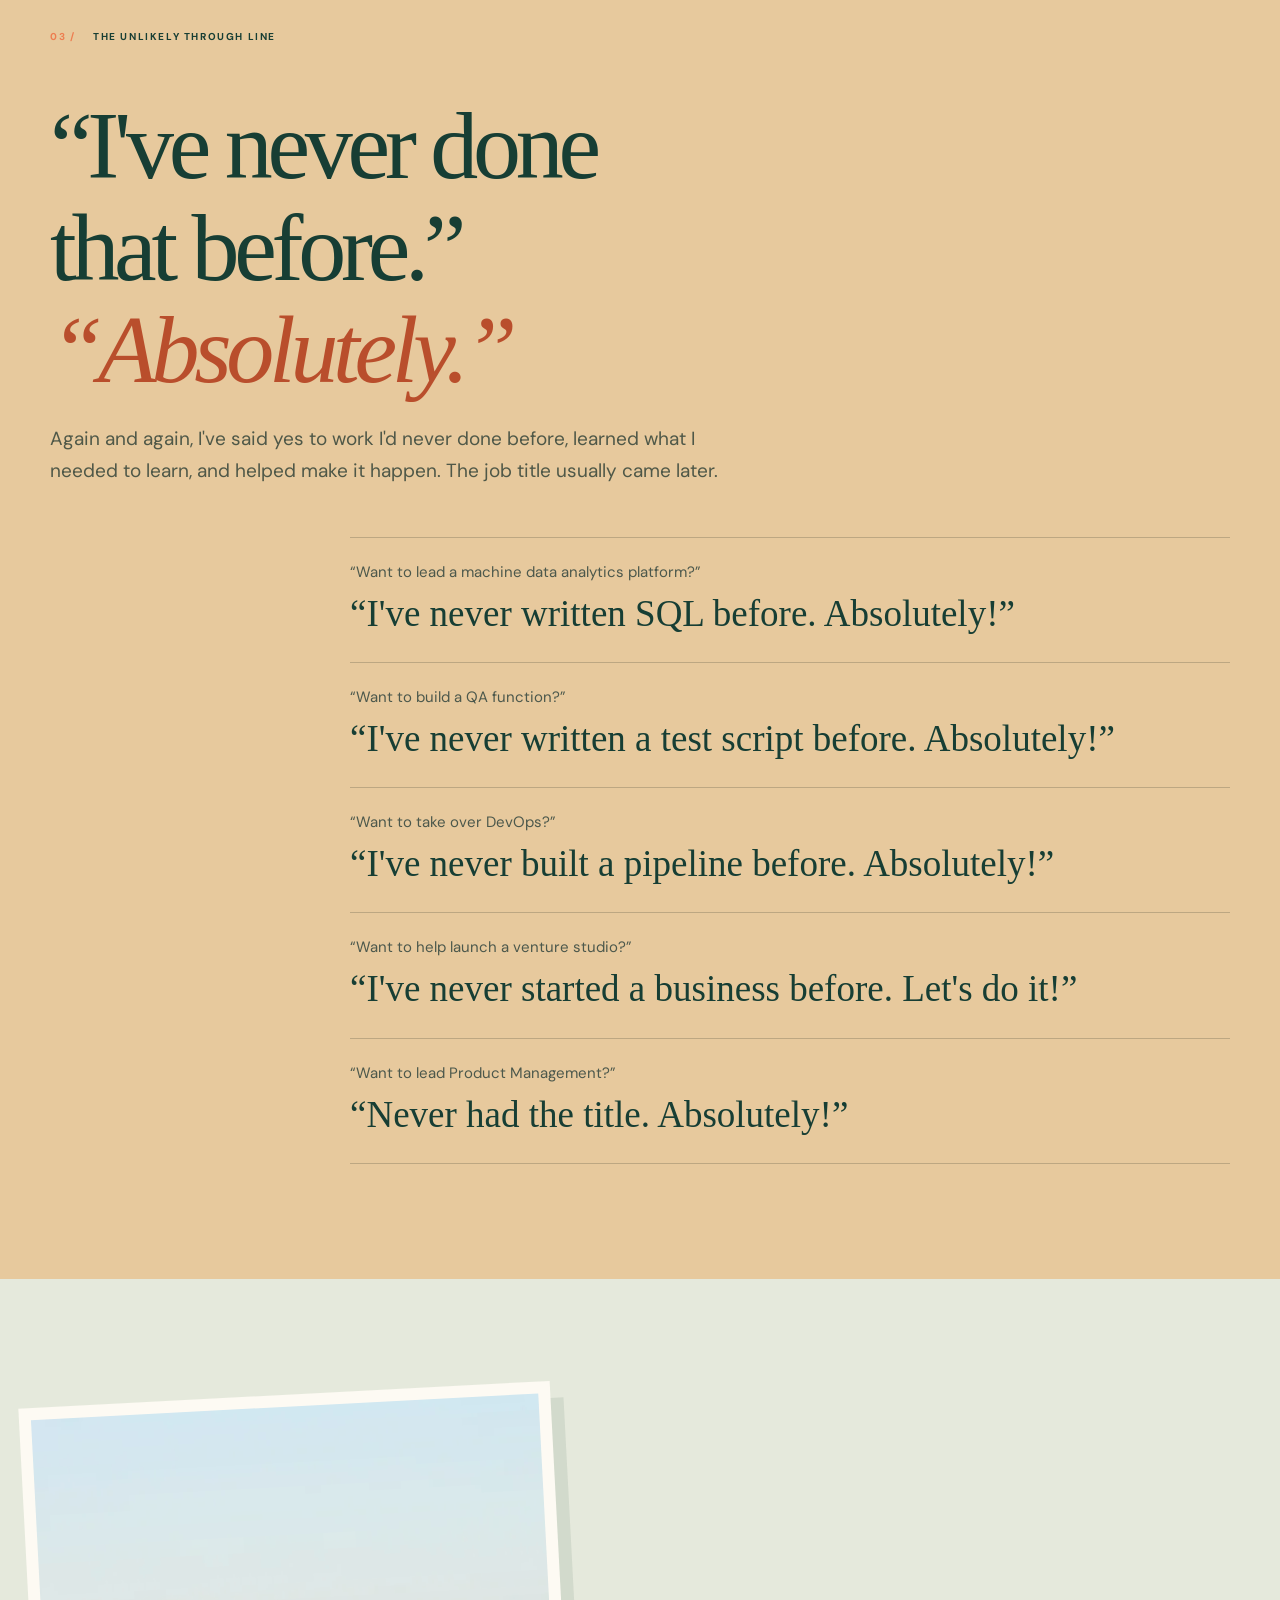
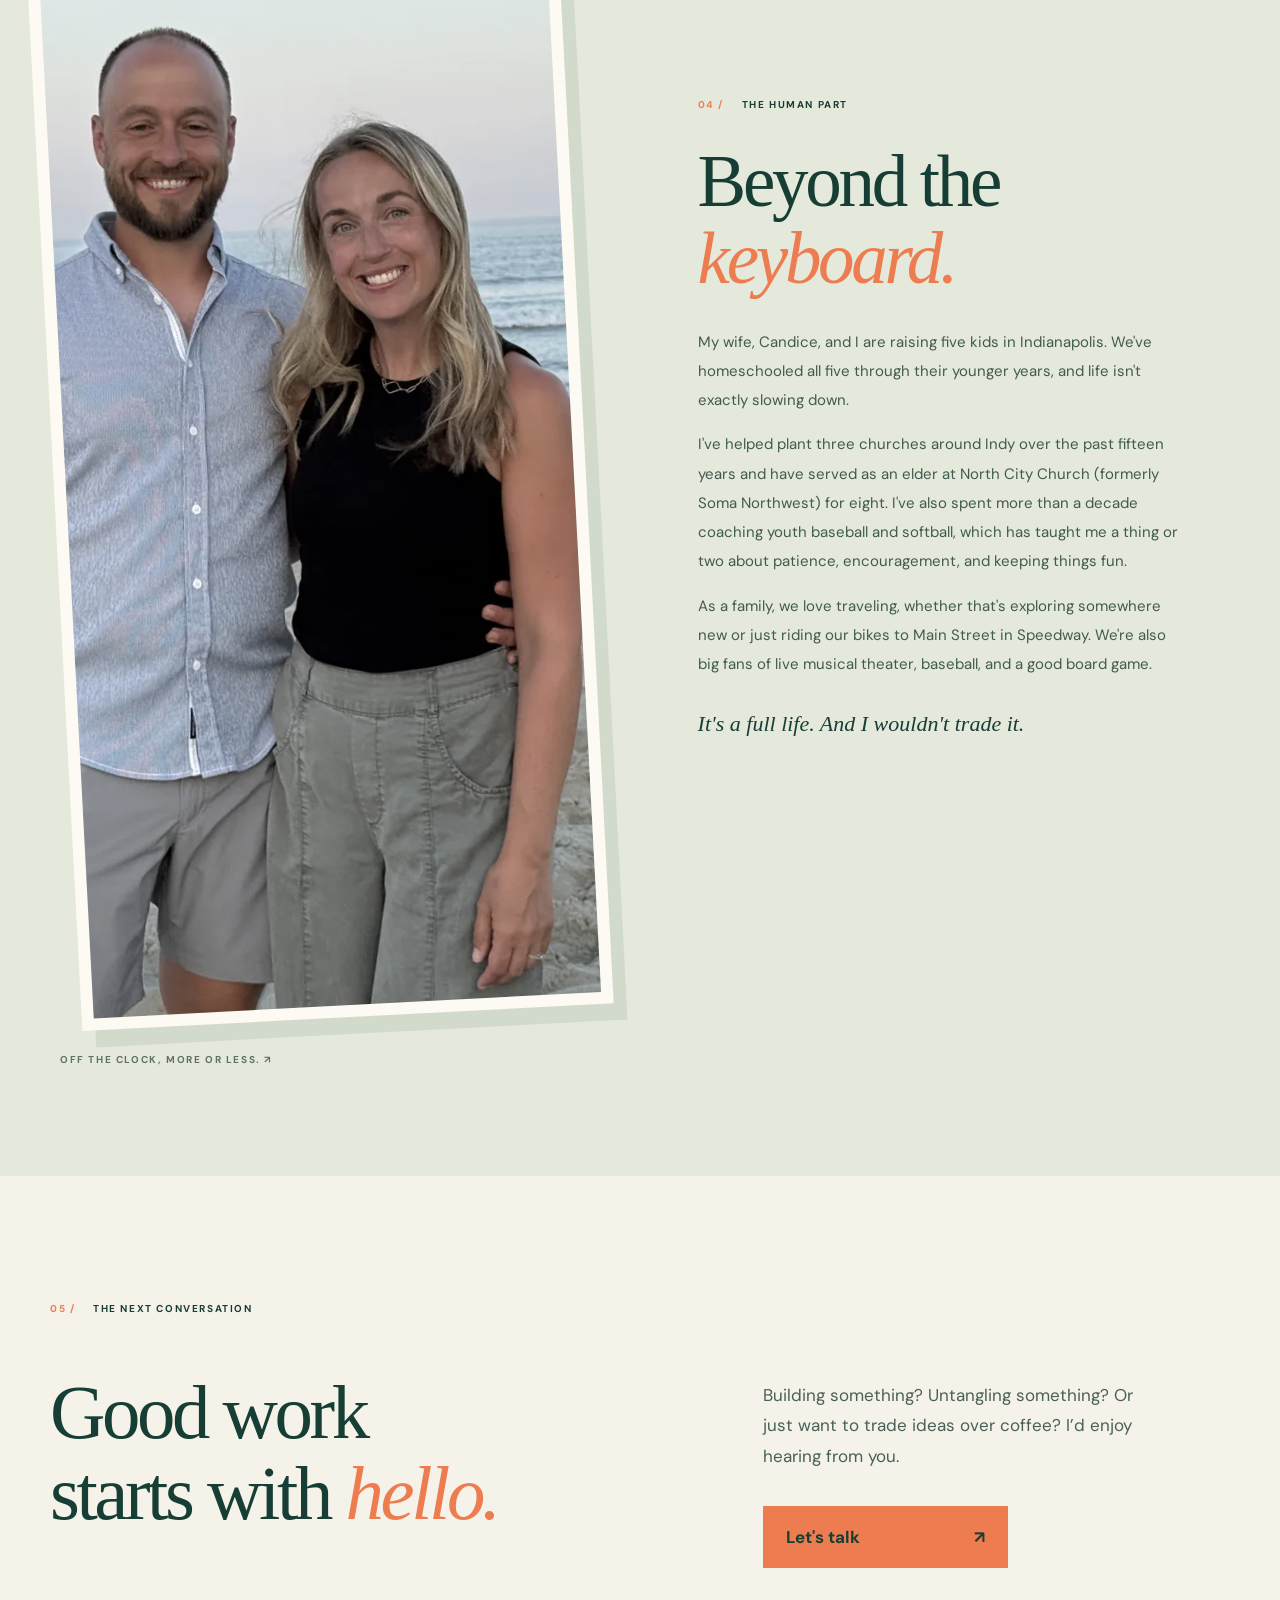
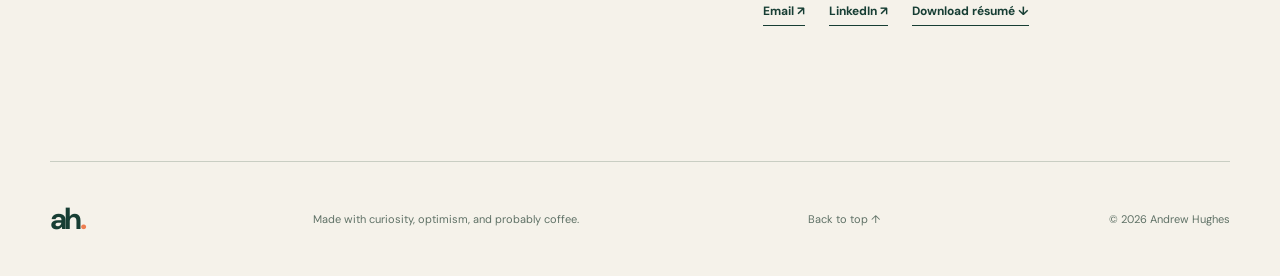
==== commit f6299f44: "Publish approved homepage portrait" ====
--- a/index.html
+++ b/index.html
@@ -17,7 +17,11 @@
 <link href="https://fonts.googleapis.com/css2?family=DM+Sans:wght@400;500;600;700&amp;family=Fraunces:opsz,wght,SOFT,WONK@9..144,400,0,1;9..144,500,0,1;9..144,600,0,1&amp;display=swap" rel="stylesheet"/>
 <link href="styles.css" rel="stylesheet"/>
 <script defer="" src="script.js"></script>
-<noscript><style>.yes-item{opacity:1;transform:none}</style></noscript></head>
+<noscript><style>.yes-item{opacity:1;transform:none}</style></noscript><style>
+.hero-portrait { margin: 0; }
+.hero-portrait img { display: block; width: 100%; aspect-ratio: 1; height: auto; object-fit: cover; object-position: center 22%; filter: brightness(1.045); }
+</style>
+</head>
 <body>
 <a class="skip" href="#main">Skip to content</a>
 <header class="site-header" id="top">
@@ -38,11 +42,10 @@
 <div class="hero-intro"><p>Turning good ideas into meaningful results takes more than talented people.</p><p>I'm Andrew. I work across business and technology to help organizations figure out what matters most, bring the right people together, and make good things happen.</p><p>I've found that two things make all the difference: clarity about what we're trying to accomplish, and teams that have the ownership, autonomy, and support to make it happen.</p><p>That's the kind of work I love. And I think we should have some fun doing it.</p></div>
 <a class="text-link hero-link" href="#about">A little more about me <span aria-hidden="true">↘</span></a>
 </div>
-<aside aria-label="A playful diagram of people, ideas, and optimism coming together" class="hero-art">
-<div class="art-topline"><span>FIG. 01</span><span>BETTER, TOGETHER</span></div>
-<div aria-label="Three playful overlapping circles labeled People, Ideas, and Optimism, coming together around a small spark" class="idea-art" role="img"><span class="idea-circle people">people<span aria-hidden="true" class="mini-star">✳</span></span><span class="idea-circle ideas">ideas</span><span class="idea-circle optimism">optimism</span><span aria-hidden="true" class="idea-spark">✦</span><span class="idea-note">the good stuff<br/>happens here ↗</span></div>
-<div class="art-bottomline"><span>PEOPLE + IDEAS + A BIT OF OPTIMISM</span><span>↗</span></div>
-</aside>
+<figure class="hero-art hero-portrait">
+<div class="art-topline"><span>FIG. 01</span><span>ANDREW HUGHES</span></div>
+<img src="[data-uri]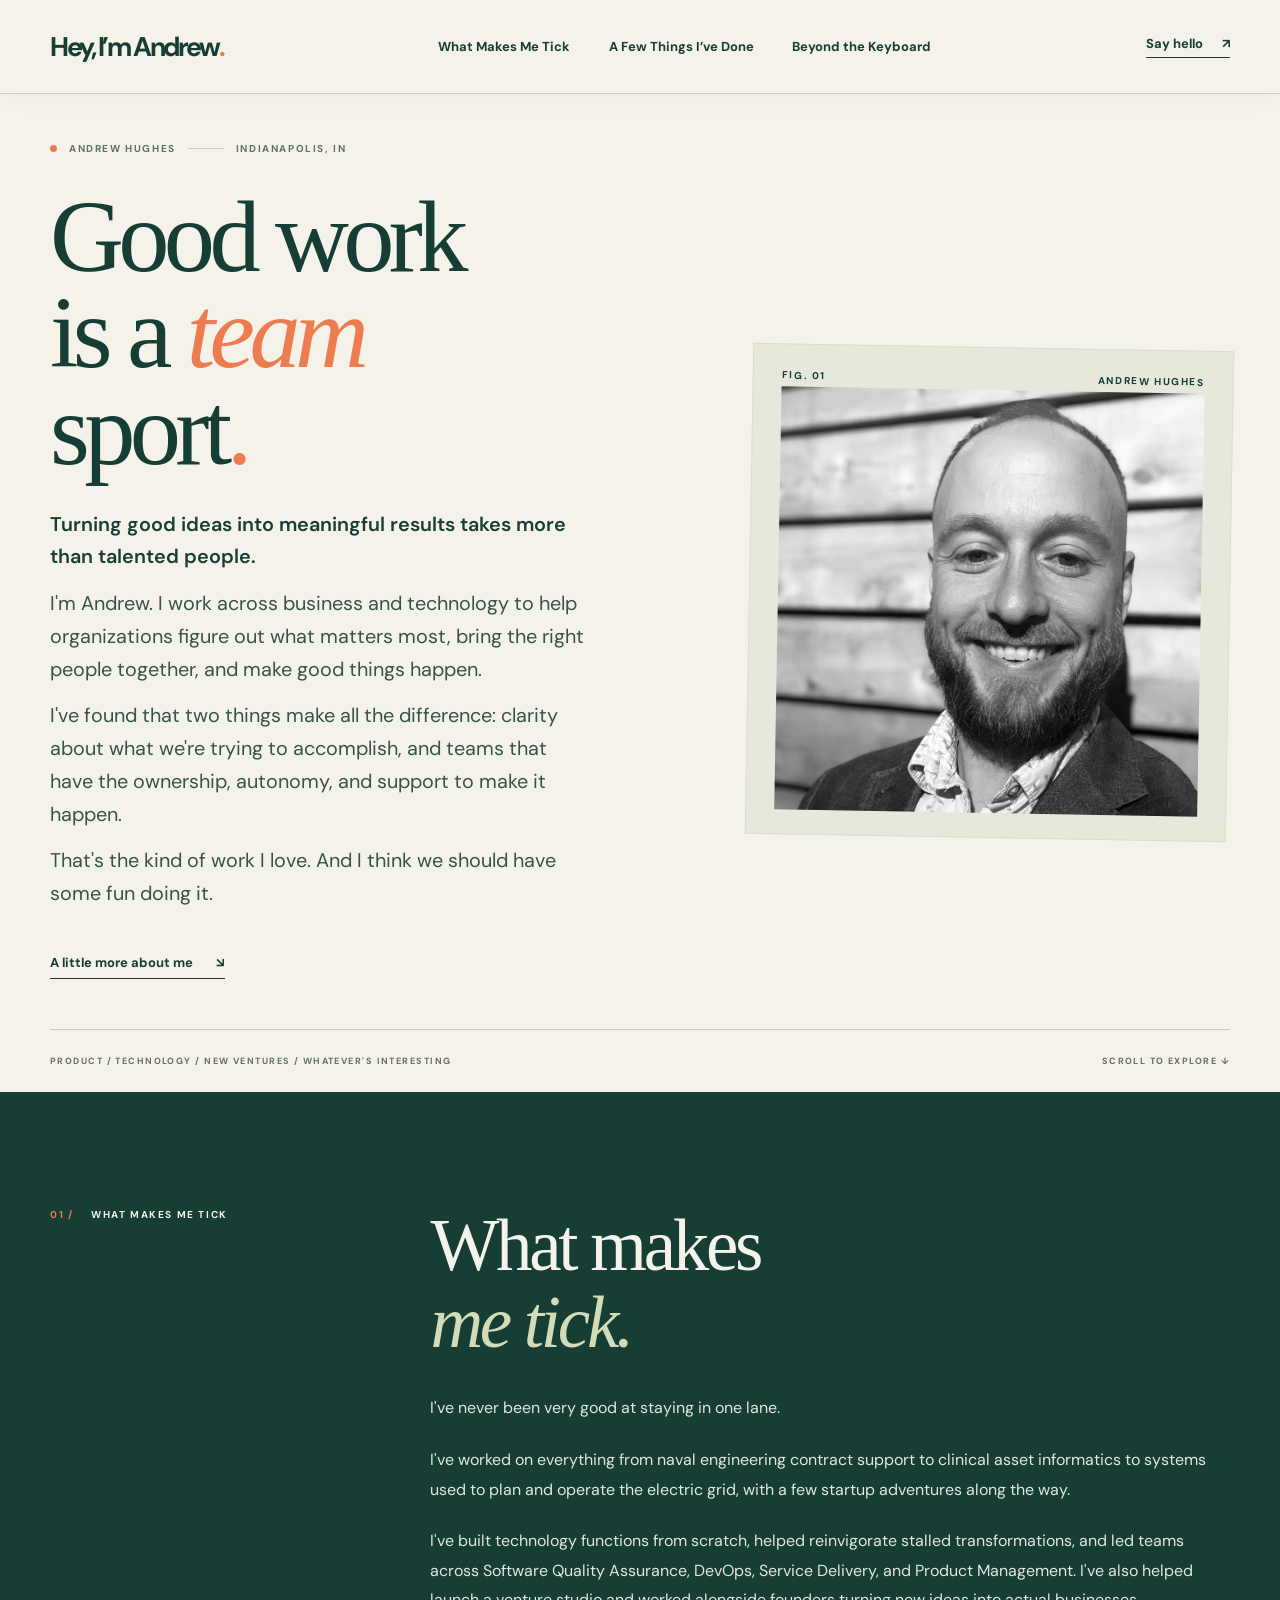
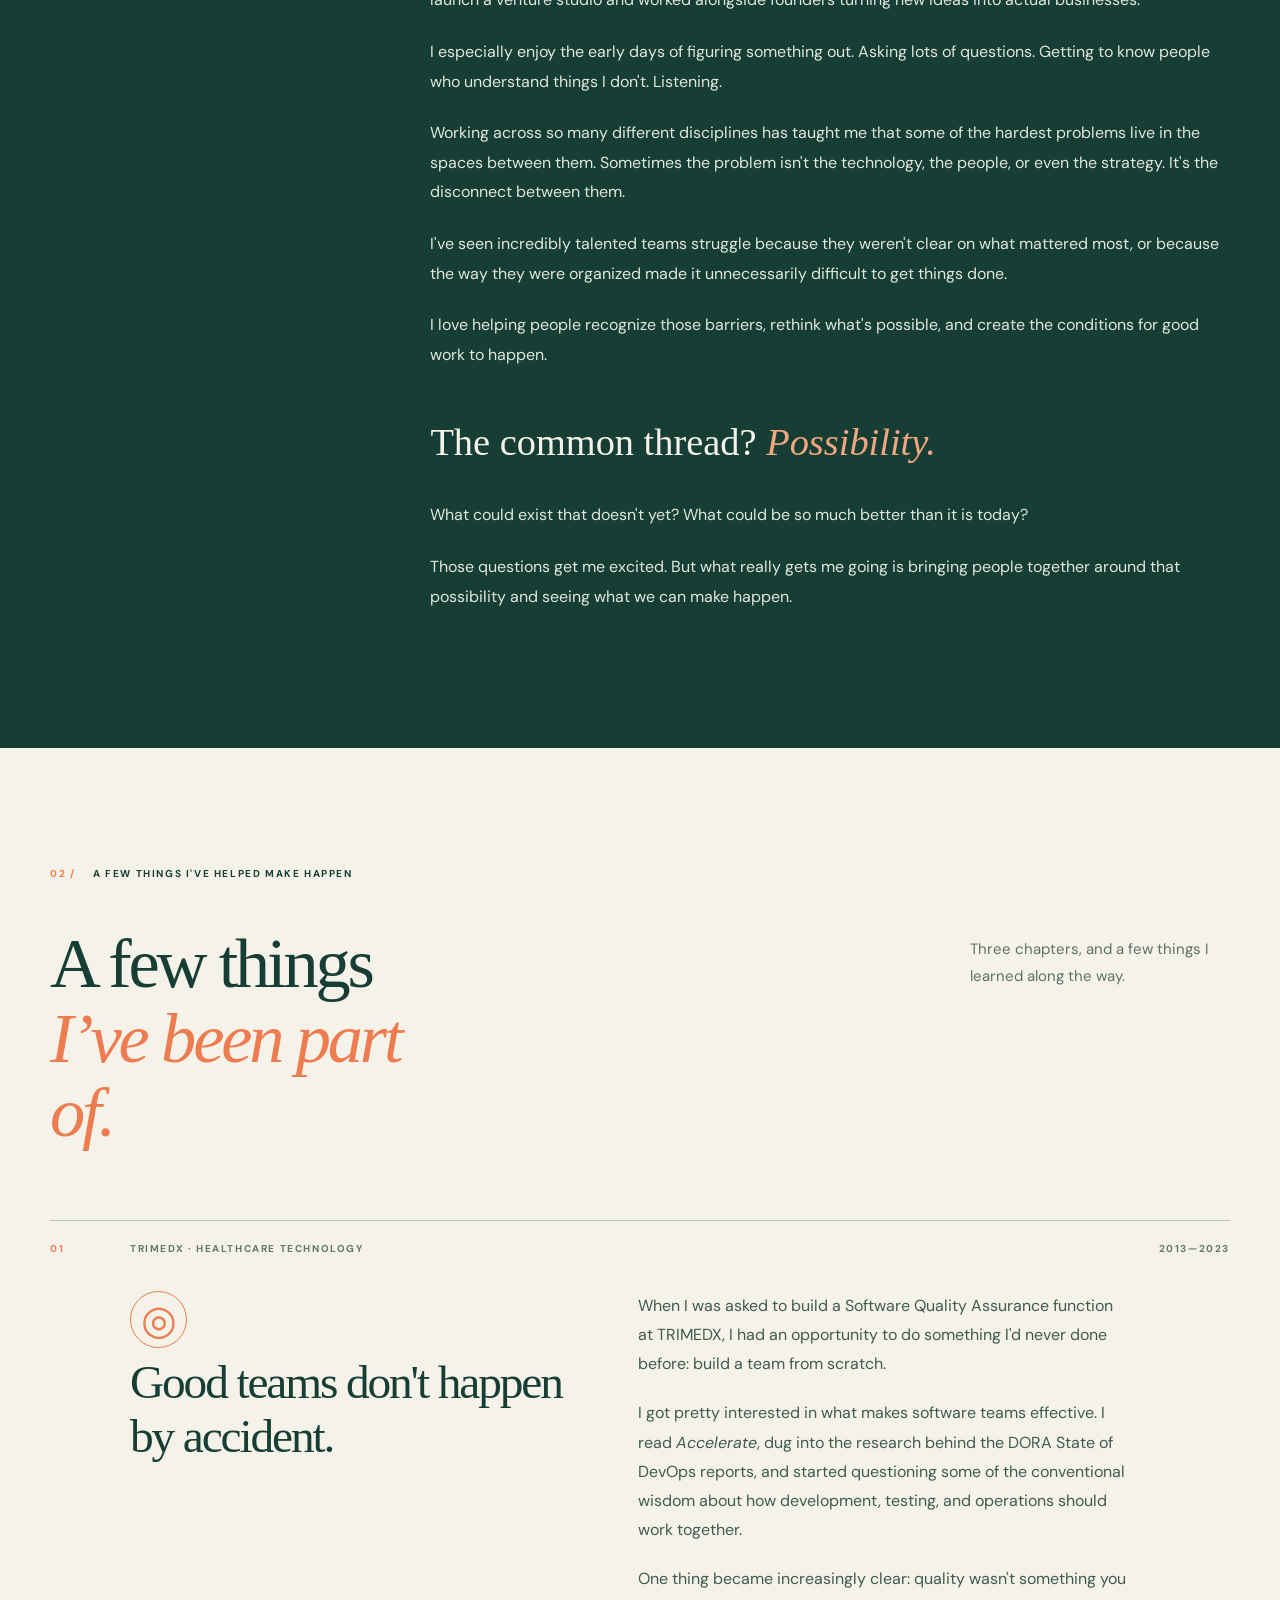
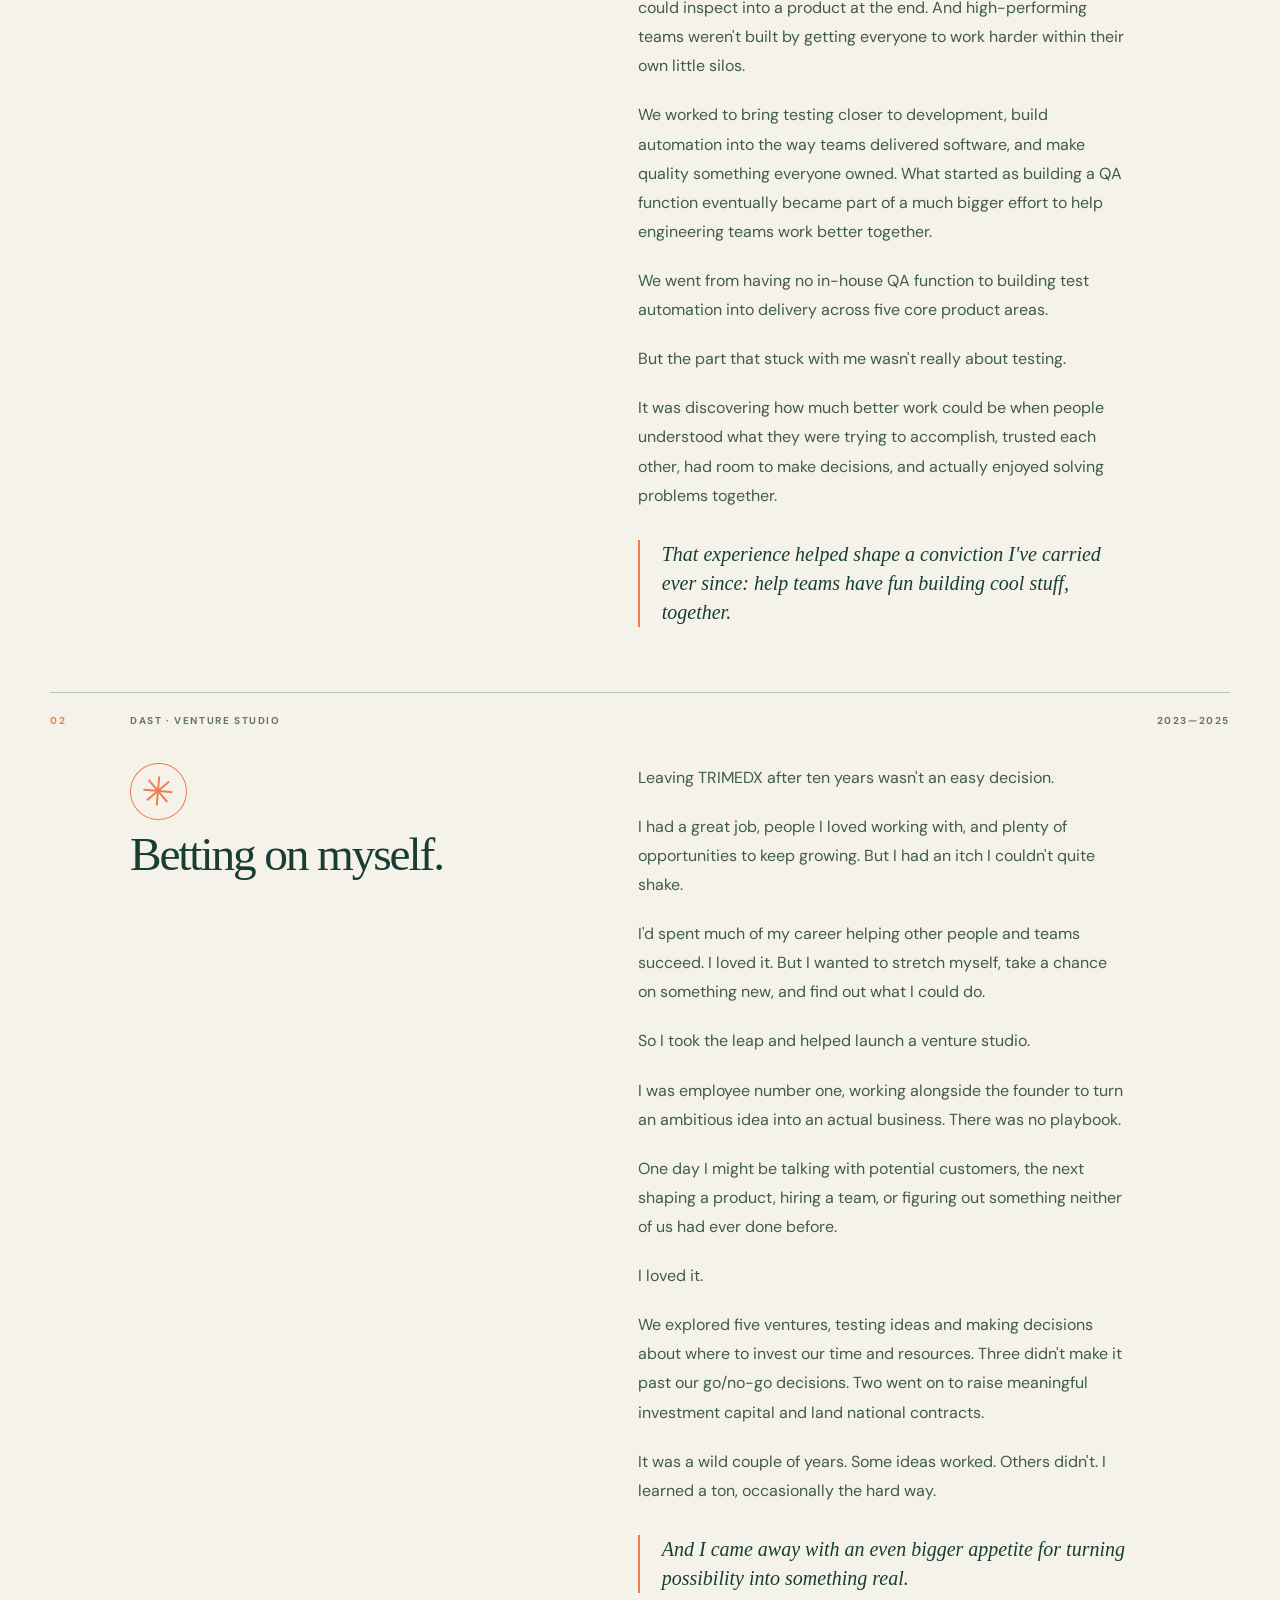
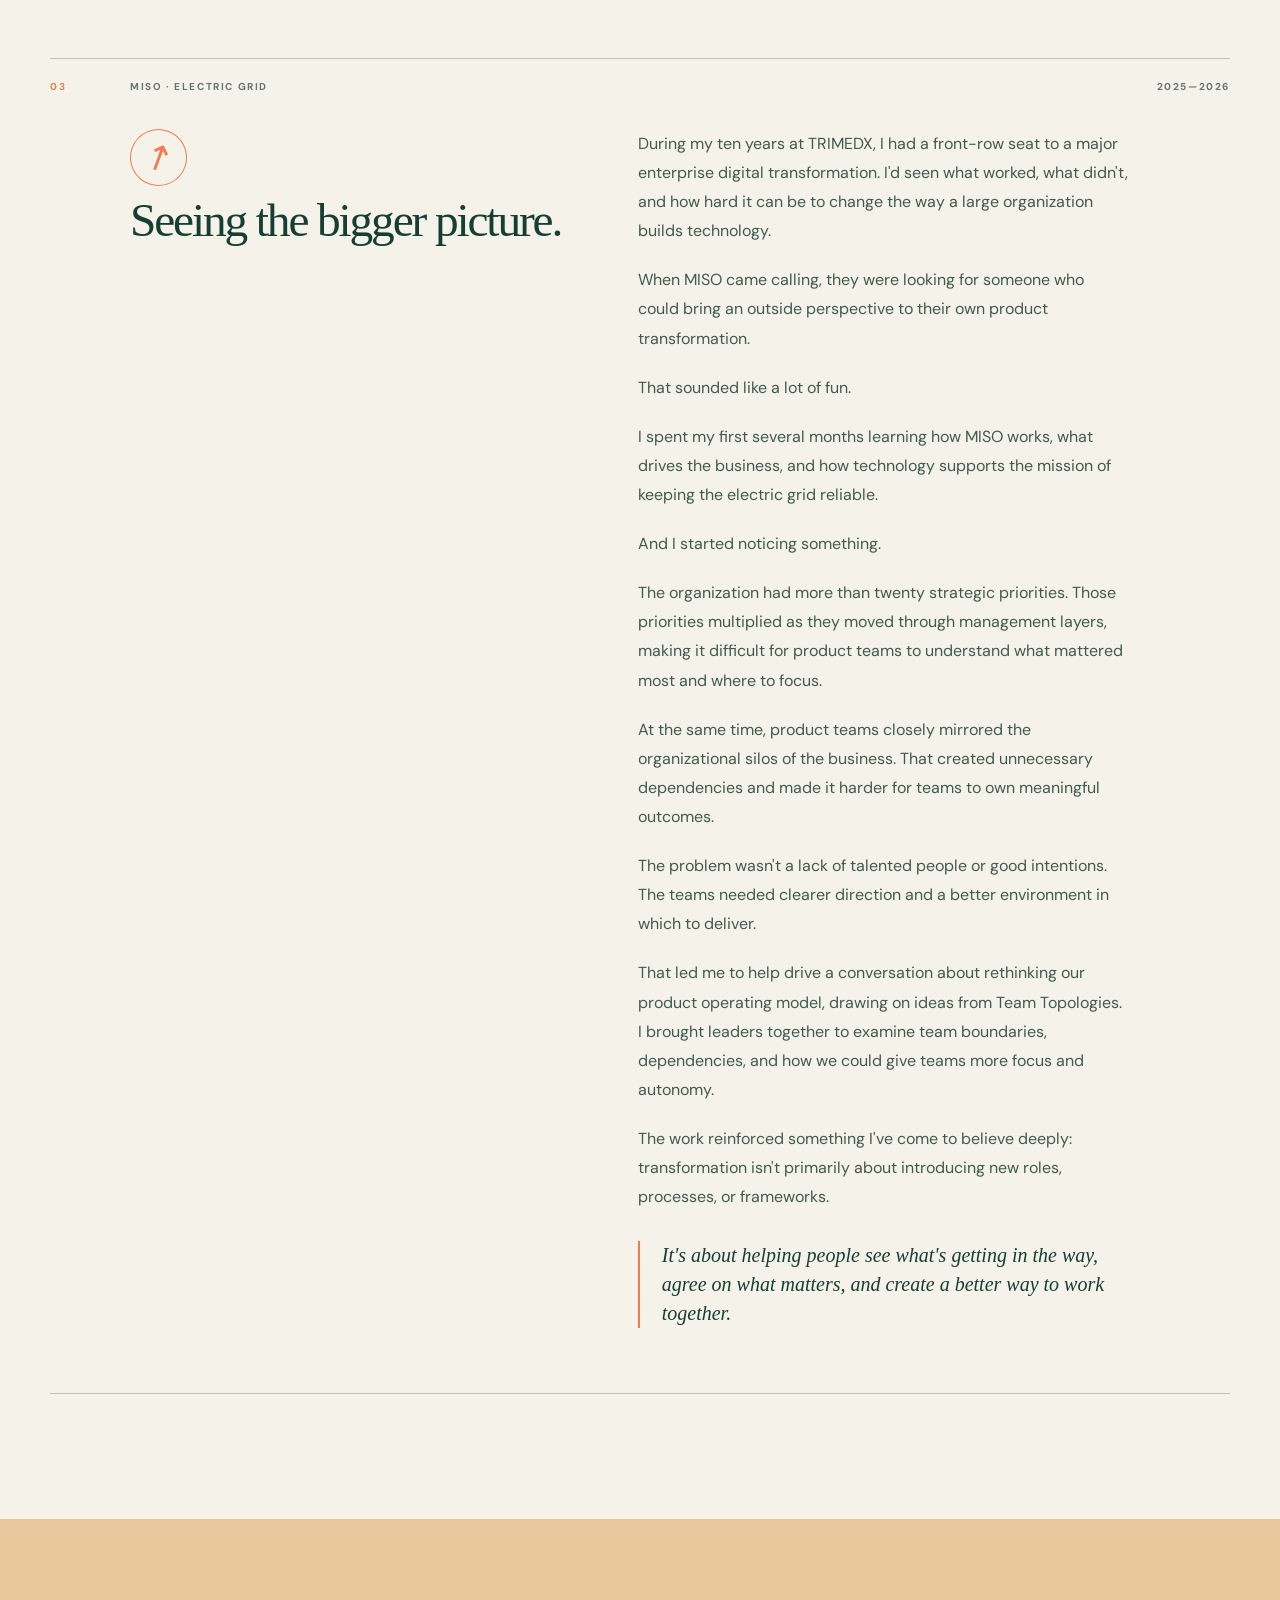
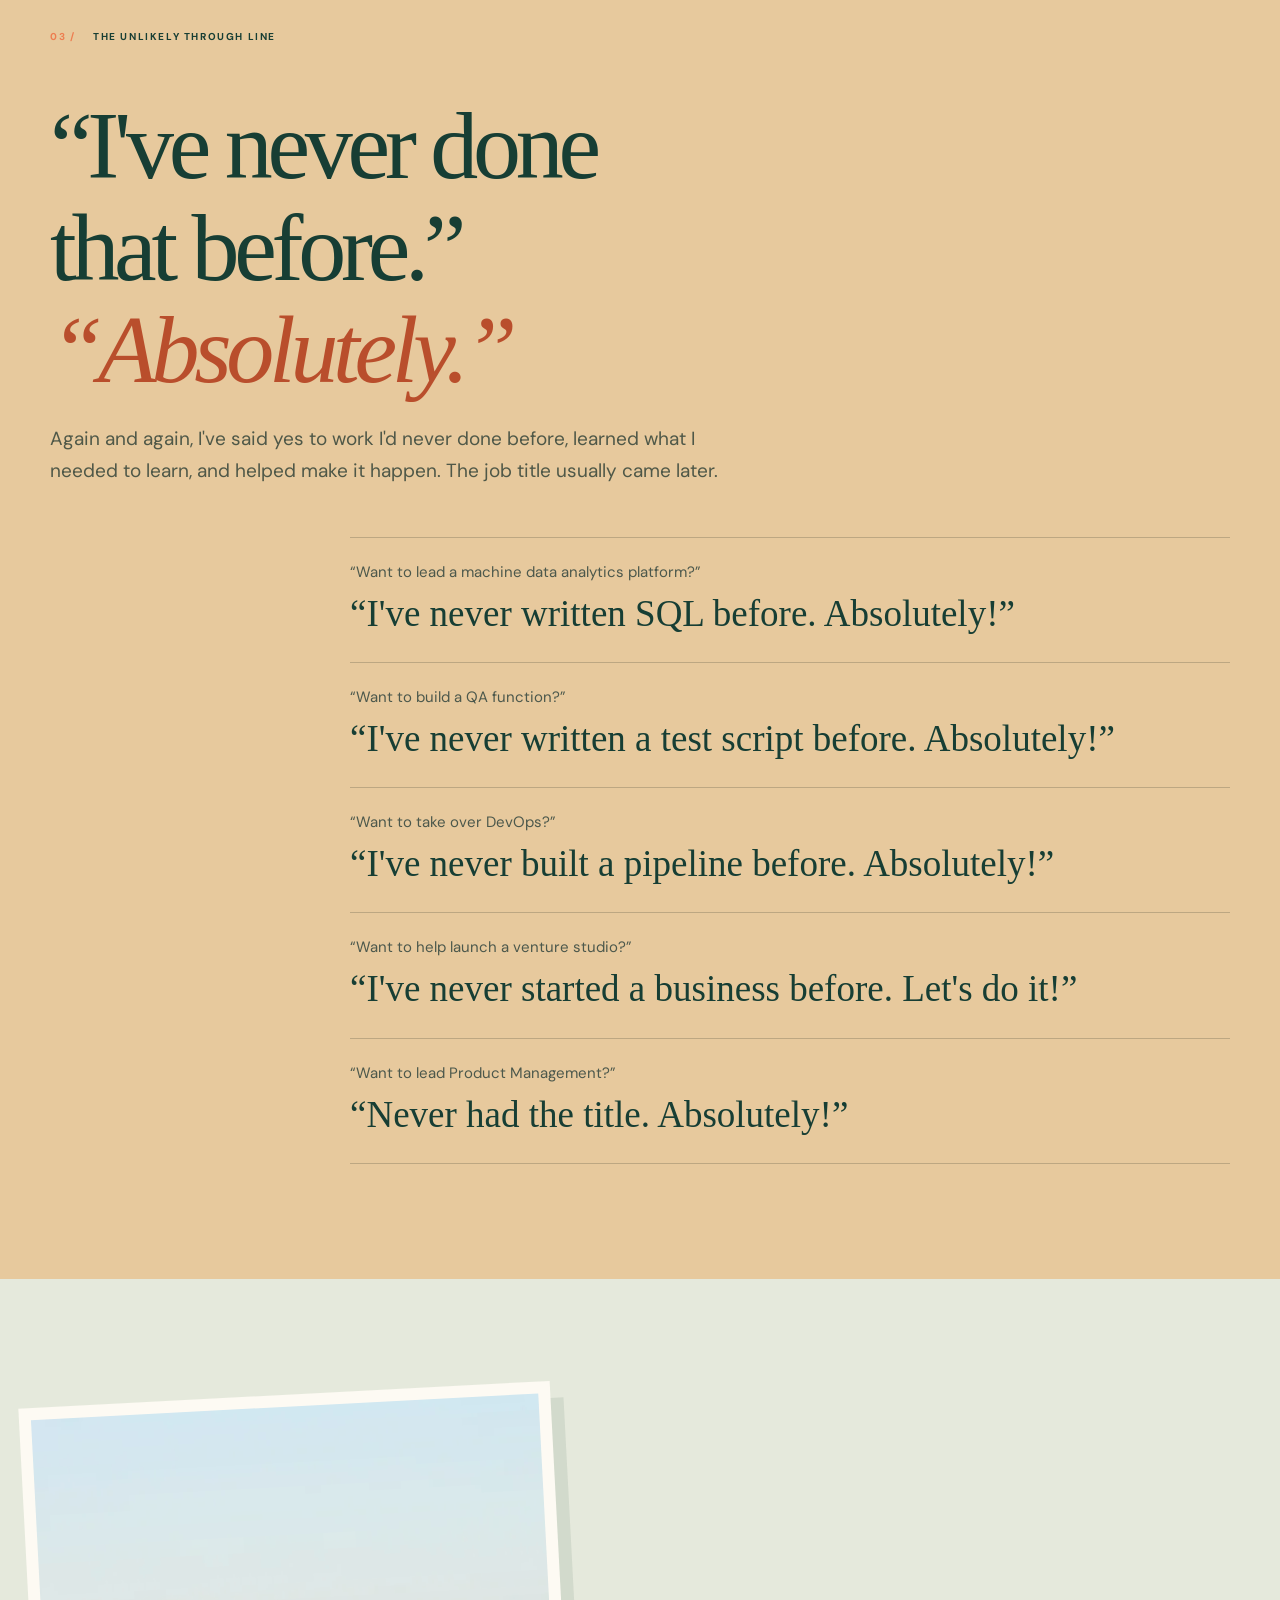
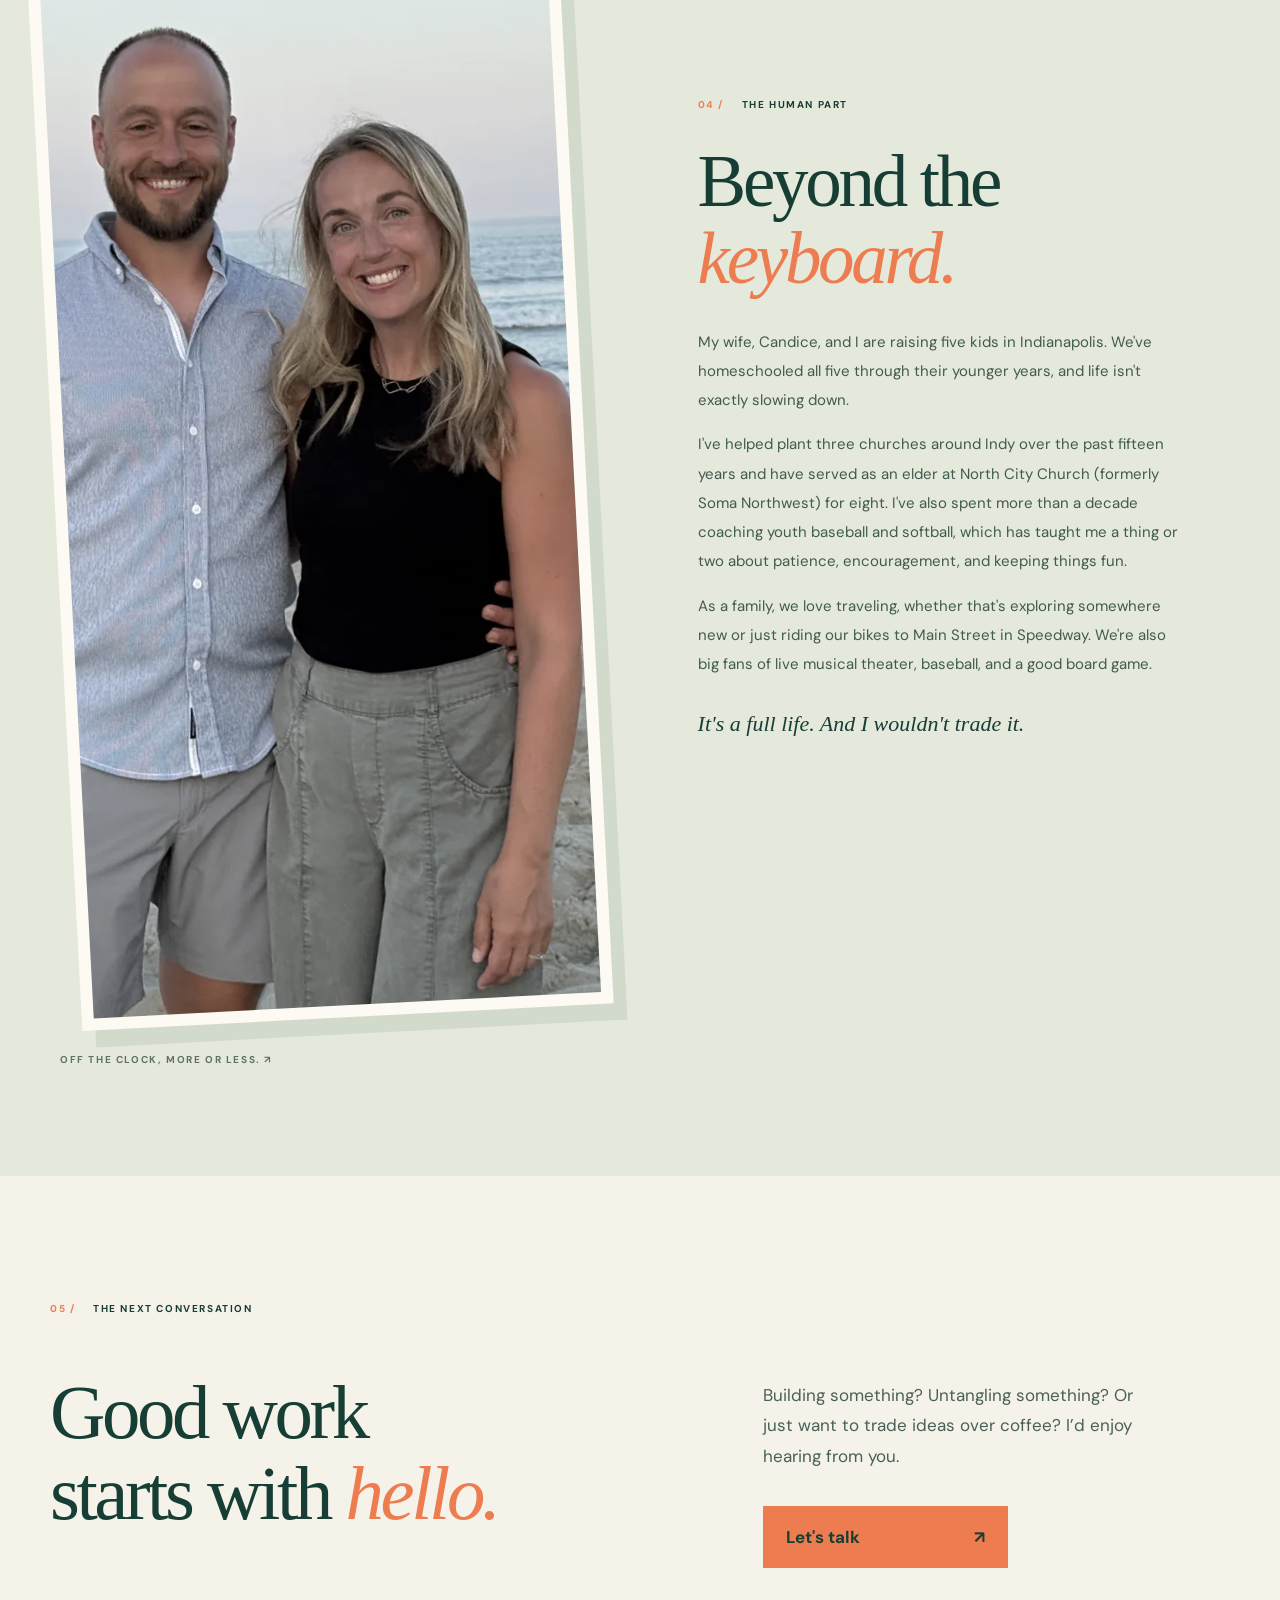
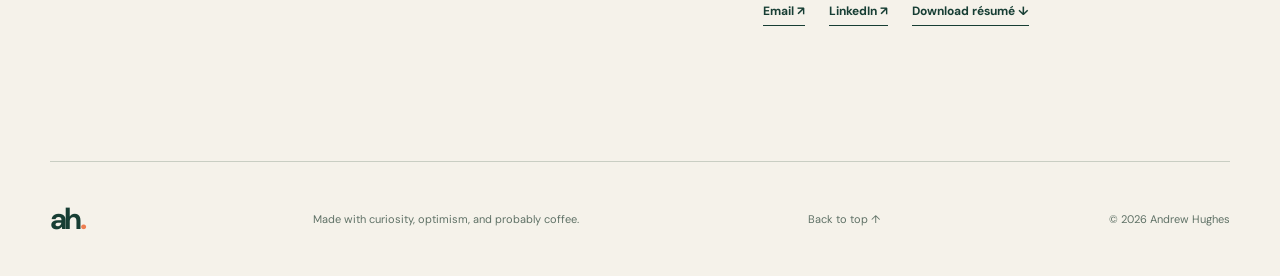
==== commit 8d21dc40: "Refresh homepage navigation labels and mobile layout" ====
--- a/index.html
+++ b/index.html
@@ -20,16 +20,25 @@
 <noscript><style>.yes-item{opacity:1;transform:none}</style></noscript><style>
 .hero-portrait { margin: 0; }
 .hero-portrait img { display: block; width: 100%; aspect-ratio: 1; height: auto; object-fit: cover; object-position: center 22%; filter: brightness(1.045); }
+.site-header .wordmark { font-size: clamp(18px, 2.4vw, 27px); white-space: nowrap; }
+.site-header .nav { gap: clamp(12px, 3vw, 40px); }
+@media (max-width: 750px) {
+  .site-header { height: auto; min-height: 94px; flex-wrap: wrap; gap: 0 12px; padding: 8px 16px; }
+  .site-header .nav { order: 1; flex: 0 0 100%; display: grid; grid-template-columns: repeat(3, minmax(0, 1fr)); gap: 8px; }
+  .site-header .nav a:nth-child(n) { display: block; font-size: 12px; text-align: center; line-height: 1.2; padding: 6px 0; }
+  html { scroll-padding-top: 110px; }
+  section[id] { scroll-margin-top: 0; }
+}
 </style>
 </head>
 <body>
 <a class="skip" href="#main">Skip to content</a>
 <header class="site-header" id="top">
-<a aria-label="Andrew Hughes, home" class="wordmark" href="#top">ah<span class="orange-dot">.</span></a>
+<a class="wordmark" href="#top">Hey, I’m Andrew<span class="orange-dot">.</span></a>
 <nav aria-label="Main navigation" class="nav">
-<a href="#about">The thinking</a>
-<a href="#stories">The doing</a>
-<a href="#human">The human</a>
+<a href="#about">What Makes Me Tick</a>
+<a href="#stories">A Few Things I’ve Done</a>
+<a href="#human">Beyond the Keyboard</a>
 </nav>
 <a class="header-contact" href="mailto:andrewhhughes@gmail.com">Say hello <span aria-hidden="true">↗</span></a>
 </header>
